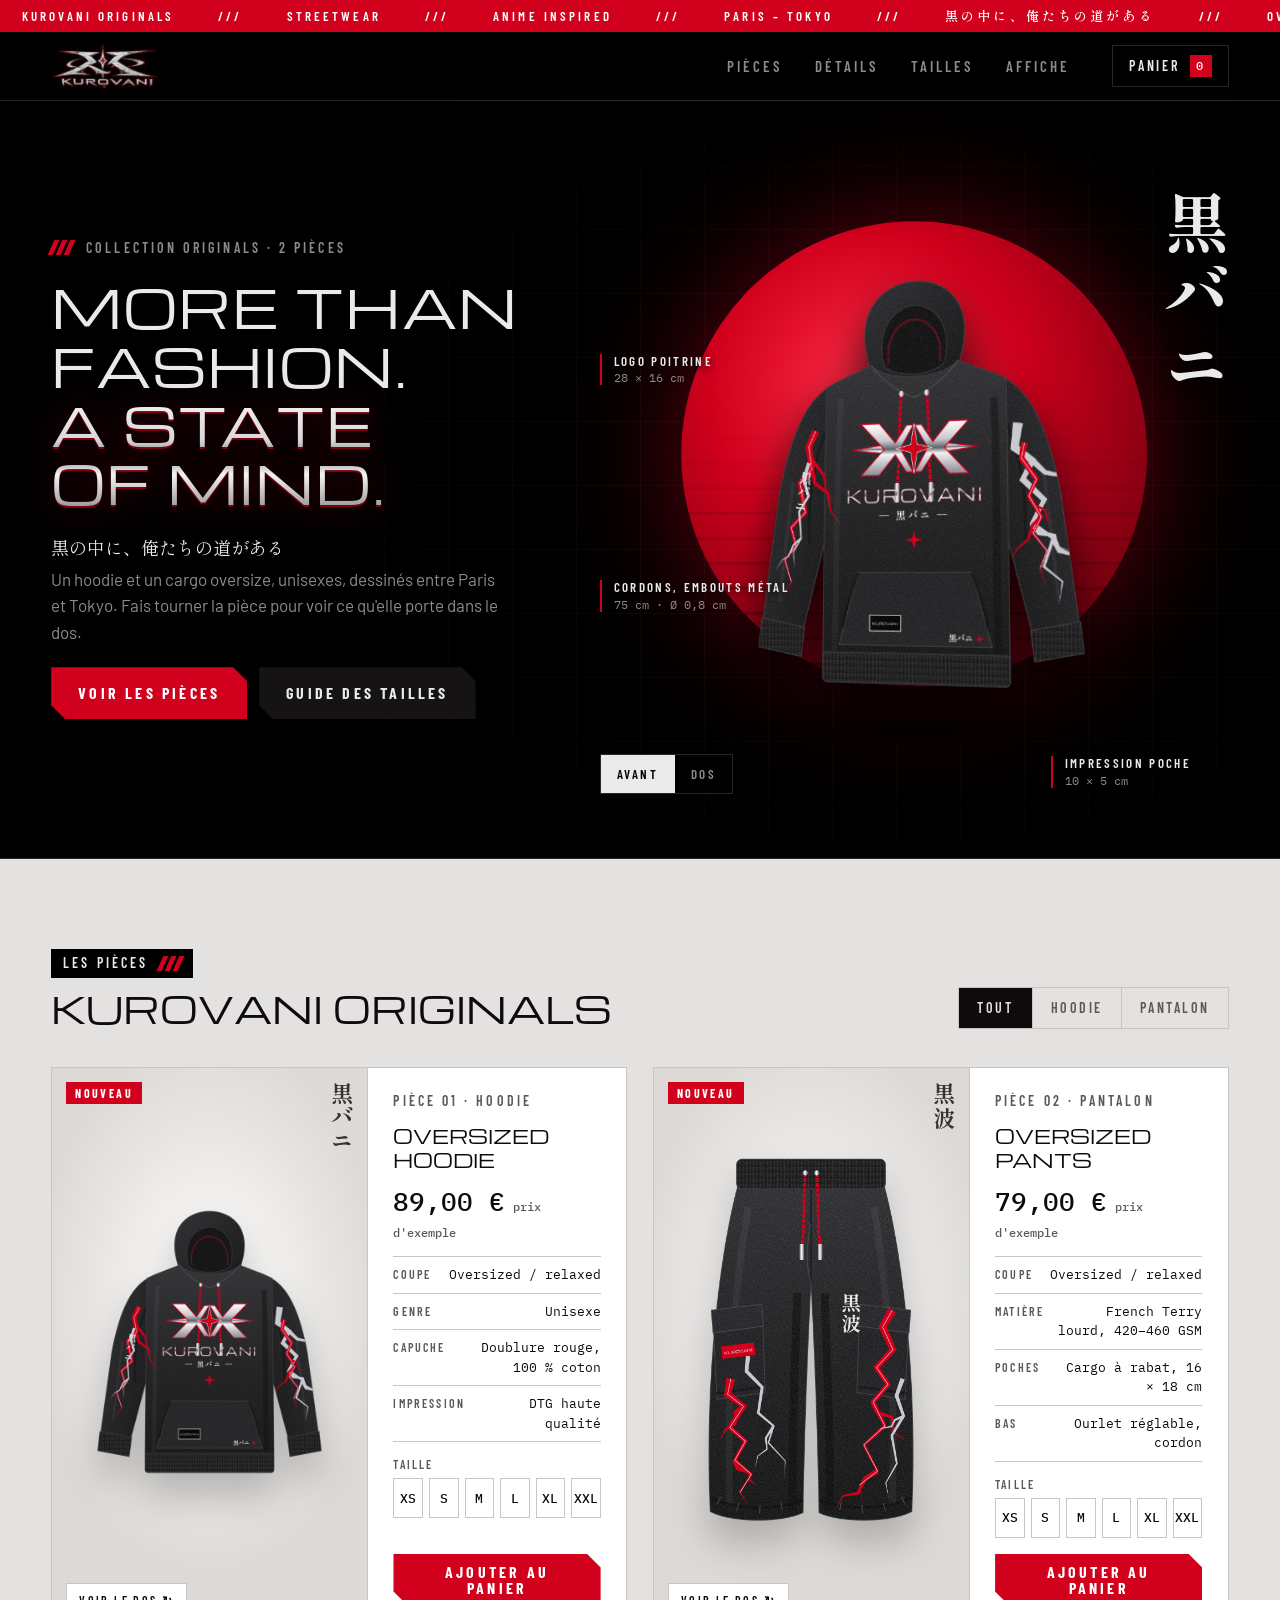
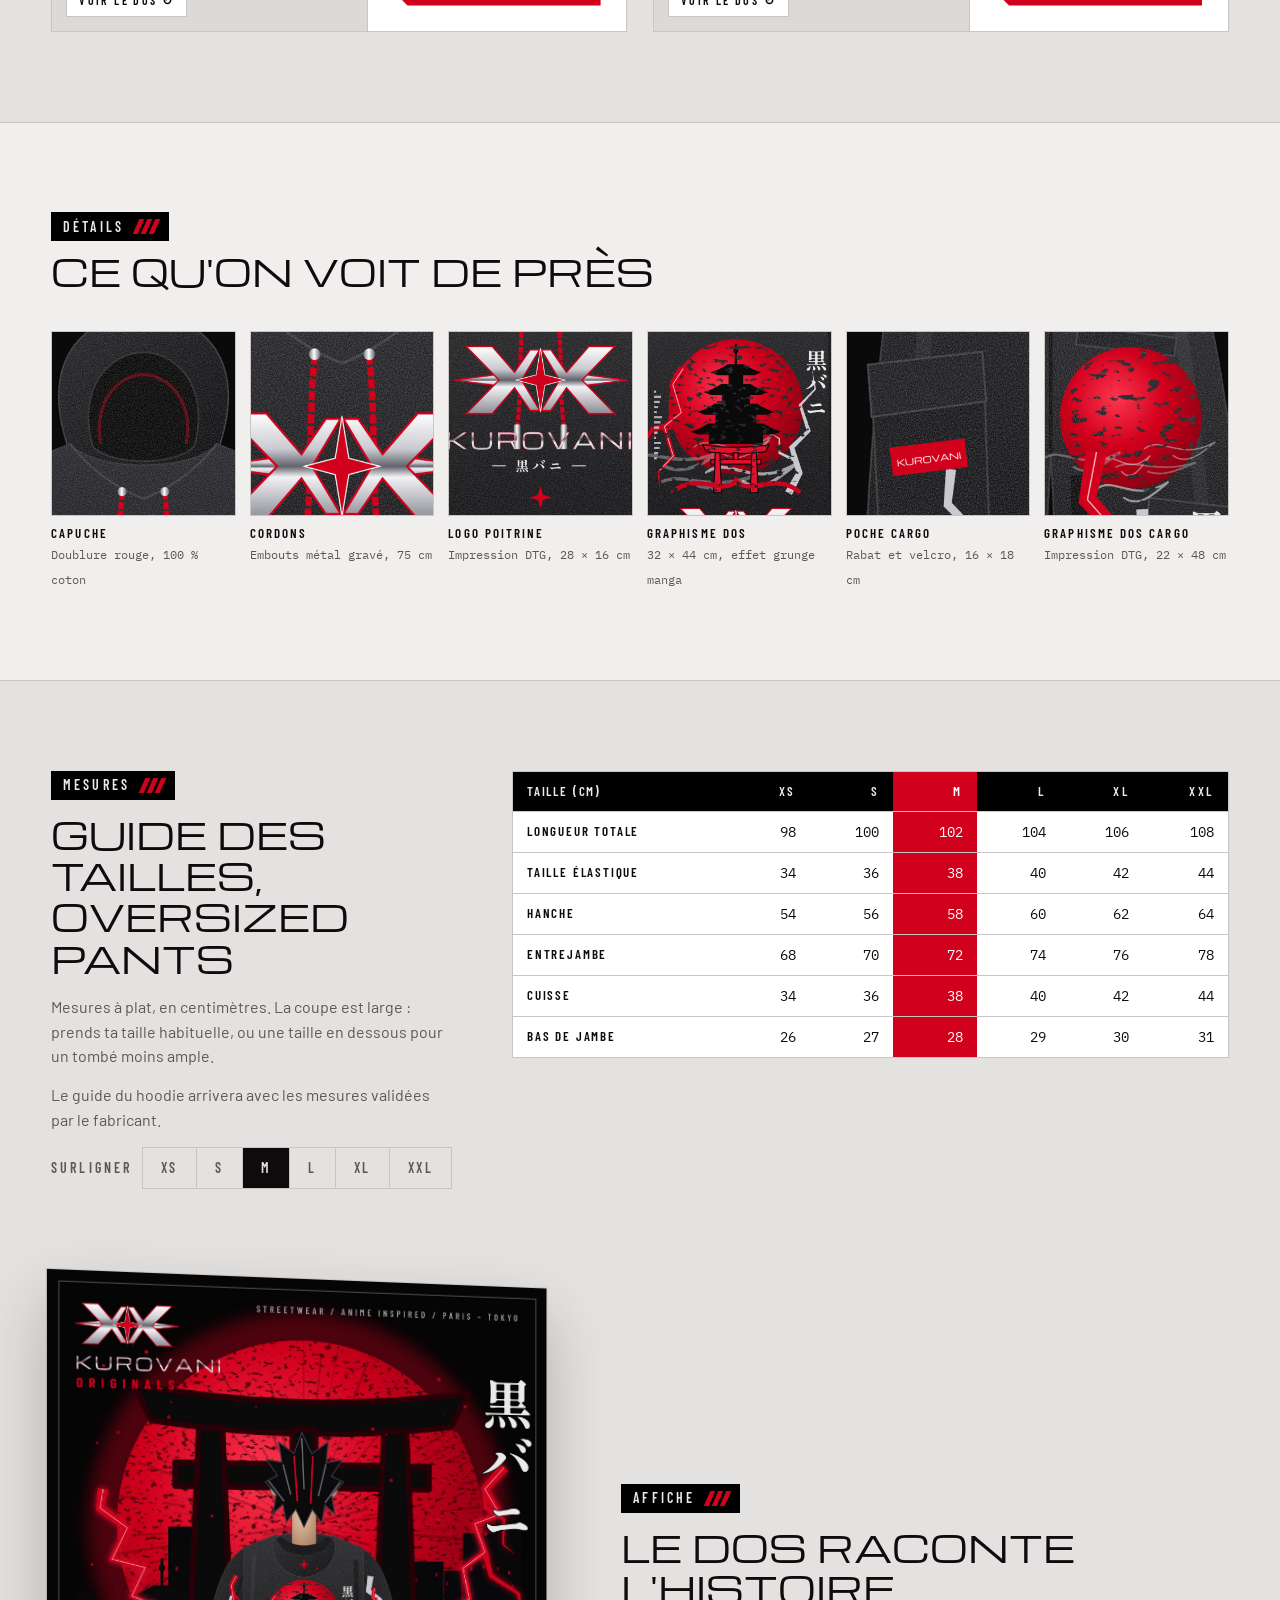
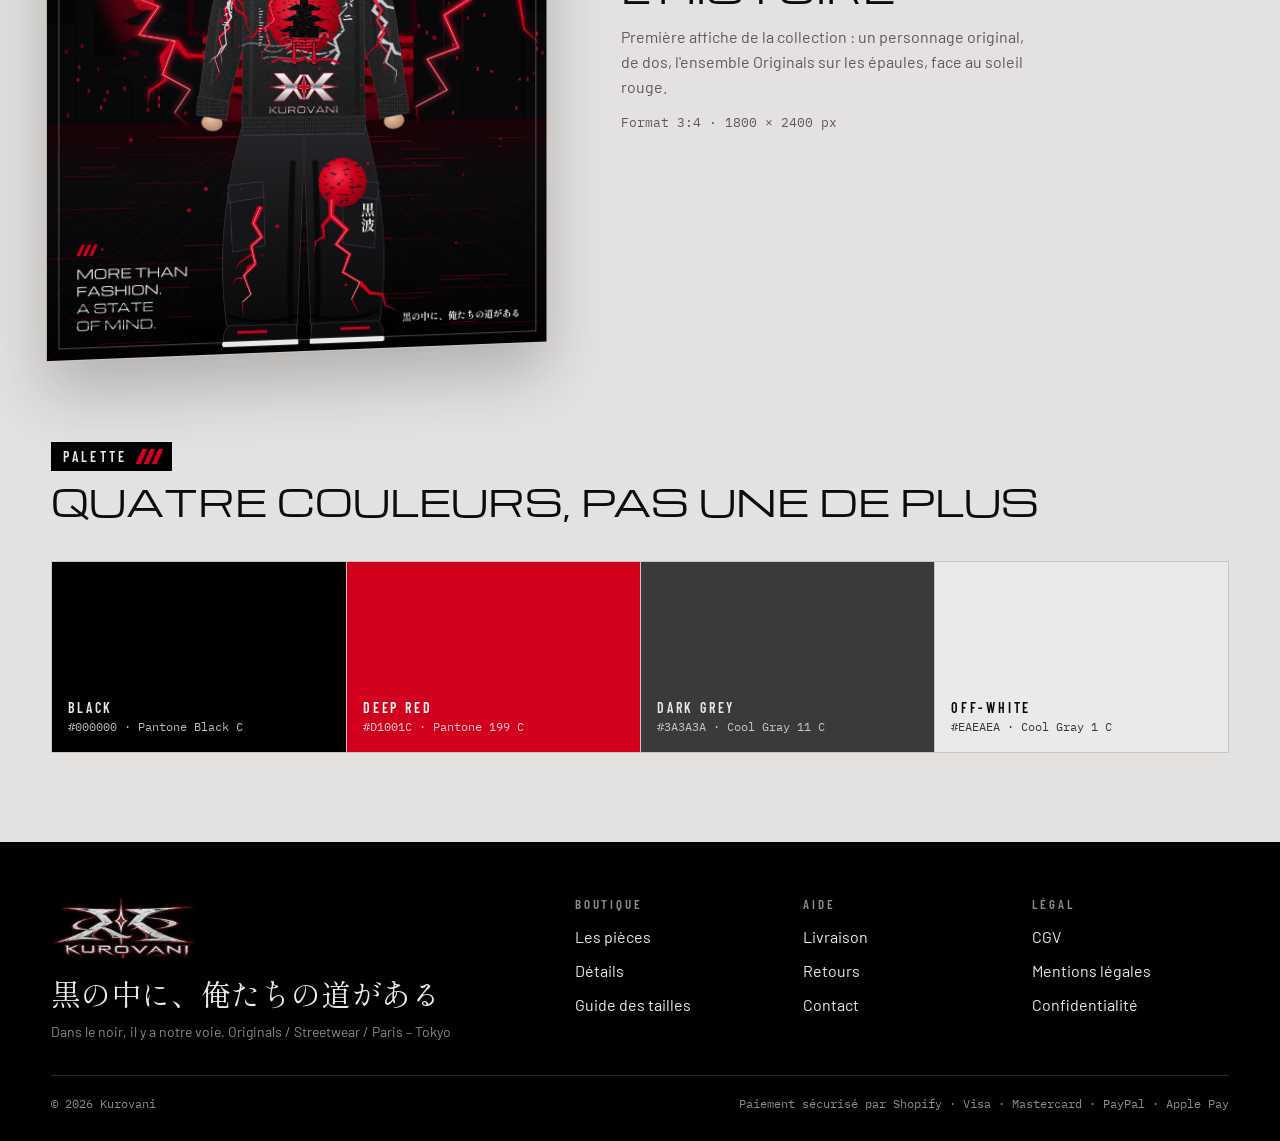
==== index.html @ f47e1806 "Ajoute la boutique Kurovani et les visuels dessinés en vectoriel Page boutique (hoodie 3D, pièces, d" ====
<!doctype html>
<html lang="fr">
<head>
<meta charset="utf-8">
<meta name="viewport" content="width=device-width, initial-scale=1, viewport-fit=cover">
<title>Kurovani Originals</title>
<link rel="preconnect" href="https://fonts.googleapis.com">
<link rel="preconnect" href="https://fonts.gstatic.com" crossorigin>
<link rel="stylesheet" href="https://fonts.googleapis.com/css2?family=Barlow:wght@400;500;600&family=Barlow+Condensed:wght@500;600;700&family=IBM+Plex+Mono:wght@400;500&family=Michroma&family=Shippori+Mincho+B1:wght@600;800&display=swap">
<style>
/* Concept : la fiche technique Kurovani devenue boutique. Bandes noires fixes (cadre de la fiche),
   panneaux qui suivent le thème, une seule pièce maîtresse en 3D : le vêtement qu'on fait tourner, coté comme sur la fiche. */
:root {
  --band: #000000;            /* cadre noir de la fiche, identique dans les deux thèmes */
  --on-band: #eaeaea;
  --on-band-dim: #8d8a8a;
  --band-line: #2b2727;
  --red: #d1001c;             /* Deep Red, Pantone 199 C */
  --red-deep: #7a0010;
  --chrome-a: #f4f4f4; --chrome-b: #8e8e92; --chrome-c: #d9d9dc;
  --bg: #0b0a0a;
  --panel: #151313;
  --panel-2: #1d1a1a;
  --line: #3a3a3a;            /* Dark Grey, Pantone Cool Gray 11 C */
  --fg: #eaeaea;              /* Off-white, Pantone Cool Gray 1 C */
  --fg-dim: #a39f9f;
  --stage: radial-gradient(70% 60% at 50% 42%, #2a2626, #100e0e 78%);
  --shadow: rgba(0,0,0,.6);
  --f-display: "Michroma", "Eurostile", "Arial Black", sans-serif;
  --f-label: "Barlow Condensed", "Arial Narrow", sans-serif;
  --f-body: "Barlow", system-ui, sans-serif;
  --f-mono: "IBM Plex Mono", ui-monospace, Menlo, monospace;
  --f-jp: "Shippori Mincho B1", "Hiragino Mincho ProN", "Yu Mincho", serif;
  --pad: clamp(16px, 4vw, 56px);
  color-scheme: dark;
}
@media (prefers-color-scheme: light) { :root:not([data-theme="dark"]) {
  --bg: #e4e2e0; --panel: #ffffff; --panel-2: #f1efed; --line: #c9c5c2; --fg: #0d0b0b; --fg-dim: #5d5858;
  --stage: radial-gradient(70% 60% at 50% 42%, #ffffff, #dcd9d6 80%); --shadow: rgba(0,0,0,.22); color-scheme: light; } }
:root[data-theme="light"] {
  --bg: #e4e2e0; --panel: #ffffff; --panel-2: #f1efed; --line: #c9c5c2; --fg: #0d0b0b; --fg-dim: #5d5858;
  --stage: radial-gradient(70% 60% at 50% 42%, #ffffff, #dcd9d6 80%); --shadow: rgba(0,0,0,.22); color-scheme: light; }

*, *::before, *::after { box-sizing: border-box; }
body { background: var(--bg); color: var(--fg); font: 400 16px/1.55 var(--f-body); -webkit-font-smoothing: antialiased; overflow-x: clip; }
body::before { content: ""; position: fixed; inset: 0 0 auto; height: env(safe-area-inset-top, 0px); z-index: 60; background: var(--band); }
a { color: inherit; text-decoration: none; }
button { font: inherit; color: inherit; cursor: pointer; }
img { display: block; }
:focus-visible { outline: 2px solid var(--red); outline-offset: 3px; }
.wrap { padding-left: max(var(--pad), env(safe-area-inset-left, 0px)); padding-right: max(var(--pad), env(safe-area-inset-right, 0px)); }
.jp { font-family: var(--f-jp); }
.mono { font-family: var(--f-mono); font-variant-numeric: tabular-nums; }
.sl { display: inline-flex; gap: 3px; } /* les /// des fiches */
.sl i { width: 5px; height: 15px; background: var(--red); transform: skewX(-24deg); }
.label { font: 600 14px/1 var(--f-label); letter-spacing: .22em; text-transform: uppercase; }

/* ---- Bande défilante ---- */
.ticker { background: var(--red); color: #fff; overflow: hidden; white-space: nowrap; font: 600 13px/32px var(--f-label); letter-spacing: .24em; text-transform: uppercase; }
.ticker div { display: inline-block; animation: tick 38s linear infinite; }
.ticker span { margin: 0 22px; }
@keyframes tick { to { transform: translateX(-50%); } }

/* ---- En-tête ---- */
.top { position: sticky; top: env(safe-area-inset-top, 0px); z-index: 50; background: var(--band); color: var(--on-band); border-bottom: 1px solid var(--band-line); }
.top .wrap { display: flex; align-items: center; gap: 28px; height: 68px; }
.brand img { height: 44px; width: auto; mix-blend-mode: screen; }
.top nav { display: flex; gap: 4px; margin-left: auto; }
.top nav a { padding: 10px 14px; font: 600 15px/1 var(--f-label); letter-spacing: .2em; text-transform: uppercase; color: var(--on-band-dim); position: relative; transition: color .2s; }
.top nav a::after { content: ""; position: absolute; left: 14px; right: 14px; bottom: 2px; height: 2px; background: var(--red); transform: scaleX(0); transform-origin: left; transition: transform .25s; }
.top nav a:hover { color: var(--on-band); } .top nav a:hover::after { transform: scaleX(1); }
.bag { display: inline-flex; align-items: center; gap: 10px; height: 42px; padding: 0 16px; background: none; border: 1px solid var(--band-line); color: var(--on-band); font: 600 14px/1 var(--f-label); letter-spacing: .2em; text-transform: uppercase; transition: border-color .2s; }
.bag:hover { border-color: var(--on-band); }
.bag b { min-width: 22px; height: 22px; display: grid; place-items: center; background: var(--red); color: #fff; font: 500 12px/1 var(--f-mono); }
.bag.bump b { animation: bump .4s; } @keyframes bump { 40% { transform: scale(1.5); } }

/* ---- Héros : la pièce maîtresse ---- */
.hero { position: relative; background: var(--band); color: var(--on-band); overflow: hidden; border-bottom: 1px solid var(--band-line); }
.hero::before { /* trame de fiche */ content: ""; position: absolute; inset: 0; background:
  linear-gradient(var(--band-line) 1px, transparent 1px) 0 0 / 100% 64px, linear-gradient(90deg, var(--band-line) 1px, transparent 1px) 0 0 / 64px 100%; opacity: .35;
  mask-image: radial-gradient(80% 90% at 70% 50%, #000, transparent 75%); -webkit-mask-image: radial-gradient(80% 90% at 70% 50%, #000, transparent 75%); }
.hero .wrap { position: relative; display: grid; grid-template-columns: minmax(0, 5fr) minmax(0, 6fr); gap: 24px; align-items: center; padding-block: clamp(28px, 5vw, 64px); }
.hero-copy { display: grid; gap: 22px; justify-items: start; min-width: 0; }
.hero-meta { display: flex; align-items: center; gap: 14px; color: var(--on-band-dim); }
.hero h1 { margin: 0; font: 400 clamp(26px, 4.1vw, 60px)/1.12 var(--f-display); letter-spacing: .02em; text-transform: uppercase; text-wrap: balance; }
.hero h1 .chrome { display: block; background: linear-gradient(180deg, var(--chrome-a) 0%, var(--chrome-c) 38%, var(--chrome-b) 52%, var(--chrome-a) 68%, var(--chrome-b) 100%); -webkit-background-clip: text; background-clip: text; color: transparent; filter: drop-shadow(0 2px 0 var(--red-deep)) drop-shadow(0 0 18px rgba(209,0,28,.35)); }
.hero p { margin: 0; max-width: 46ch; color: var(--on-band-dim); font-size: 17px; }
.hero p .jp { color: var(--on-band); font-size: 18px; display: block; margin-bottom: 4px; }
.cta-row { display: flex; flex-wrap: wrap; gap: 12px; }
.btn { display: inline-flex; align-items: center; gap: 12px; height: 52px; padding: 0 26px; border: 1px solid transparent; font: 700 16px/1 var(--f-label); letter-spacing: .2em; text-transform: uppercase; transition: transform .15s, background .2s, border-color .2s, color .2s; clip-path: polygon(0 0, calc(100% - 14px) 0, 100% 14px, 100% 100%, 14px 100%, 0 calc(100% - 14px)); }
.btn-red { background: var(--red); color: #fff; } .btn-red:hover { background: #ec1530; transform: translateY(-2px); } .btn-red:active { transform: none; }
.btn-ghost { background: #151313; color: var(--on-band); } .btn-ghost:hover { background: #262222; }
.btn[disabled] { opacity: .45; cursor: not-allowed; transform: none; }

.stage { position: relative; min-width: 0; aspect-ratio: 1 / 1; max-width: 640px; width: 100%; justify-self: center; perspective: 1400px; touch-action: pan-y; cursor: grab; user-select: none; }
.stage.drag { cursor: grabbing; }
.sun { position: absolute; left: 50%; top: 46%; width: 74%; aspect-ratio: 1; transform: translate(-50%, -50%); border-radius: 50%;
  background: radial-gradient(circle at 40% 36%, #ff2b45 0%, var(--red) 38%, var(--red-deep) 78%, #2d0006 100%); box-shadow: 0 0 120px rgba(209,0,28,.45); }
.sun::after { /* brumes */ content: ""; position: absolute; inset: 0; border-radius: 50%; background: repeating-linear-gradient(0deg, transparent 0 22px, rgba(0,0,0,.28) 22px 25px); mask-image: linear-gradient(transparent 45%, #000); -webkit-mask-image: linear-gradient(transparent 45%, #000); }
.kanji-v { position: absolute; right: 0; top: 4%; writing-mode: vertical-rl; font: 800 clamp(34px, 5vw, 68px)/1 var(--f-jp); letter-spacing: .12em; color: var(--on-band); text-shadow: 0 4px 18px #000; }
.spinner { position: absolute; left: 50%; top: 50%; width: 62%; height: 78%; transform-style: preserve-3d; transform: translate(-50%, -50%) rotateX(4deg) rotateY(var(--ry, -22deg)); transition: transform .7s cubic-bezier(.2,.8,.2,1); }
.stage.drag .spinner { transition: none; }
.spinner img { position: absolute; inset: 0; width: 100%; height: 100%; object-fit: contain; backface-visibility: hidden; -webkit-backface-visibility: hidden; filter: drop-shadow(0 30px 26px rgba(0,0,0,.85)); pointer-events: none; }
.spinner .back { transform: rotateY(180deg); }
.floor { position: absolute; left: 22%; right: 22%; bottom: 7%; height: 6%; border-radius: 50%; background: radial-gradient(closest-side, rgba(0,0,0,.9), transparent); filter: blur(6px); }
.note { position: absolute; display: grid; gap: 3px; padding-left: 12px; border-left: 2px solid var(--red); opacity: 0; transform: translateY(6px); transition: opacity .35s, transform .35s; pointer-events: none; text-shadow: 0 2px 8px #000; }
.note b { font: 600 13px/1.1 var(--f-label); letter-spacing: .18em; text-transform: uppercase; }
.note span { font: 400 12px/1.2 var(--f-mono); color: var(--on-band-dim); }
.stage[data-side="front"] .note.f, .stage[data-side="back"] .note.b { opacity: 1; transform: none; }
.n1 { left: 0; top: 30%; } .n2 { left: 0; top: 66%; } .n3 { right: 6%; bottom: 1%; }
.turn { position: absolute; left: 0; bottom: 0; display: flex; border: 1px solid var(--band-line); background: var(--band); }
.turn button { height: 38px; padding: 0 16px; background: none; border: 0; color: var(--on-band-dim); font: 600 13px/1 var(--f-label); letter-spacing: .2em; text-transform: uppercase; }
.turn button[aria-pressed="true"] { background: var(--on-band); color: var(--band); }
.hint { position: absolute; right: 0; bottom: 8px; color: var(--on-band-dim); font: 400 11px/1 var(--f-mono); }

/* ---- Sections ---- */
section.blk { padding-block: clamp(48px, 7vw, 96px); }
.head { display: flex; align-items: end; justify-content: space-between; gap: 20px; flex-wrap: wrap; margin-bottom: clamp(22px, 3vw, 40px); }
.head h2 { margin: 10px 0 0; font: 400 clamp(22px, 2.8vw, 38px)/1.15 var(--f-display); text-transform: uppercase; text-wrap: balance; }
.tab { display: inline-flex; align-items: center; gap: 12px; padding: 7px 12px; background: var(--band); color: var(--on-band); }
.seg { display: flex; border: 1px solid var(--line); }
.seg button { height: 40px; padding: 0 18px; background: none; border: 0; color: var(--fg-dim); font: 600 14px/1 var(--f-label); letter-spacing: .18em; text-transform: uppercase; transition: color .2s, background .2s; }
.seg button + button { border-left: 1px solid var(--line); }
.seg button:hover { color: var(--fg); }
.seg button[aria-pressed="true"] { background: var(--fg); color: var(--bg); }

/* ---- Pièces ---- */
.pieces { display: grid; grid-template-columns: repeat(2, minmax(0, 1fr)); gap: clamp(16px, 2vw, 28px); }
.piece { display: grid; grid-template-columns: minmax(0, 11fr) minmax(0, 9fr); background: var(--panel); border: 1px solid var(--line); min-width: 0; }
.shot { position: relative; background: var(--stage); perspective: 1100px; overflow: hidden; min-height: 420px; border-right: 1px solid var(--line); }
.shot .flip { position: absolute; inset: 9% 10% 12%; transform-style: preserve-3d; transform: rotateX(calc(var(--my, 0) * -10deg)) rotateY(calc(var(--mx, 0) * 16deg + var(--turn, 0deg))); transition: transform .6s cubic-bezier(.2,.8,.2,1); }
.shot.live .flip { transition: transform .1s linear; }
.shot img { position: absolute; inset: 0; width: 100%; height: 100%; object-fit: contain; backface-visibility: hidden; -webkit-backface-visibility: hidden; filter: drop-shadow(0 22px 18px var(--shadow)); }
.shot img + img { transform: rotateY(180deg); }
.shot .k { position: absolute; top: 14px; right: 14px; writing-mode: vertical-rl; font: 800 22px/1 var(--f-jp); letter-spacing: .1em; color: var(--fg); opacity: .8; }
.shot .new { position: absolute; top: 14px; left: 14px; padding: 5px 9px; background: var(--red); color: #fff; font: 700 12px/1 var(--f-label); letter-spacing: .2em; text-transform: uppercase; }
.shot .side { position: absolute; left: 14px; bottom: 14px; height: 34px; padding: 0 12px; display: inline-flex; align-items: center; gap: 8px; background: var(--panel); border: 1px solid var(--line); font: 600 12px/1 var(--f-label); letter-spacing: .2em; text-transform: uppercase; }
.shot .side:hover { border-color: var(--fg); }
.info { display: flex; flex-direction: column; gap: 16px; padding: clamp(16px, 2vw, 26px); min-width: 0; }
.info .label { color: var(--fg-dim); }
.info h3 { margin: 0; font: 400 clamp(17px, 1.5vw, 22px)/1.25 var(--f-display); text-transform: uppercase; overflow-wrap: anywhere; }
.price { font: 500 26px/1 var(--f-mono); font-variant-numeric: tabular-nums; }
.price small { font-size: 12px; color: var(--fg-dim); margin-left: 8px; }
.specs { margin: 0; display: grid; gap: 0; border-top: 1px solid var(--line); }
.specs div { display: flex; justify-content: space-between; gap: 12px; padding: 8px 0; border-bottom: 1px solid var(--line); font-size: 14px; }
.specs dt { color: var(--fg-dim); font: 600 12px/1.6 var(--f-label); letter-spacing: .18em; text-transform: uppercase; }
.specs dd { margin: 0; text-align: right; font: 400 13px/1.5 var(--f-mono); }
.sizes { display: grid; grid-template-columns: repeat(6, minmax(0, 1fr)); gap: 6px; border: 0; padding: 0; margin: 0; }
.sizes legend { padding: 0; margin-bottom: 8px; font: 600 12px/1 var(--f-label); letter-spacing: .18em; text-transform: uppercase; color: var(--fg-dim); }
.sizes label { position: relative; }
.sizes input { position: absolute; opacity: 0; inset: 0; }
.sizes span { display: grid; place-items: center; height: 40px; border: 1px solid var(--line); font: 500 13px/1 var(--f-mono); transition: border-color .15s, background .15s, color .15s; cursor: pointer; }
.sizes label:hover span { border-color: var(--fg); }
.sizes input:checked + span { background: var(--fg); color: var(--bg); border-color: var(--fg); }
.sizes input:focus-visible + span { outline: 2px solid var(--red); outline-offset: 2px; }
.info .btn { justify-content: center; margin-top: auto; }

/* ---- Détails ---- */
.details { background: var(--panel-2); border-block: 1px solid var(--line); }
.strip { display: grid; grid-template-columns: repeat(6, minmax(0, 1fr)); gap: 14px; }
.strip figure { margin: 0; display: grid; gap: 10px; align-content: start; }
.strip .ph { aspect-ratio: 1; overflow: hidden; border: 1px solid var(--line); background: var(--band); }
.strip img { width: 100%; height: 100%; object-fit: cover; transition: transform .5s; }
.strip figure:hover img { transform: scale(1.1); }
.strip figcaption b { display: block; font: 600 13px/1.2 var(--f-label); letter-spacing: .16em; text-transform: uppercase; }
.strip figcaption span { font: 400 12px/1.4 var(--f-mono); color: var(--fg-dim); }

/* ---- Guide des tailles ---- */
.guide { display: grid; grid-template-columns: minmax(0, 4fr) minmax(0, 7fr); gap: clamp(20px, 4vw, 56px); align-items: start; }
.guide p { margin: 0 0 14px; color: var(--fg-dim); max-width: 44ch; }
.tablebox { overflow-x: auto; border: 1px solid var(--line); background: var(--panel); }
table { border-collapse: collapse; width: 100%; min-width: 520px; font: 400 14px/1 var(--f-mono); font-variant-numeric: tabular-nums; }
th, td { padding: 13px 14px; text-align: right; border-bottom: 1px solid var(--line); white-space: nowrap; }
th:first-child, td:first-child { text-align: left; font: 600 13px/1 var(--f-label); letter-spacing: .14em; text-transform: uppercase; }
thead th { background: var(--band); color: var(--on-band); font: 600 13px/1 var(--f-label); letter-spacing: .2em; }
tbody tr:last-child td { border-bottom: 0; }
td.hl, th.hl { background: var(--red); color: #fff; }
.pick { display: flex; flex-wrap: wrap; align-items: center; gap: 10px; margin-top: 6px; }

/* ---- Palette ---- */
.palette { display: grid; grid-template-columns: repeat(4, minmax(0, 1fr)); border: 1px solid var(--line); }
.sw { min-height: 190px; display: flex; flex-direction: column; justify-content: flex-end; gap: 4px; padding: 16px; }
.sw + .sw { border-left: 1px solid var(--line); }
.sw b { font: 600 14px/1 var(--f-label); letter-spacing: .2em; text-transform: uppercase; }
.sw span { font: 400 12px/1.4 var(--f-mono); opacity: .8; }
.sw.c1 { background: #000; color: #eaeaea; } .sw.c2 { background: #d1001c; color: #fff; } .sw.c3 { background: #3a3a3a; color: #eaeaea; } .sw.c4 { background: #eaeaea; color: #0b0a0a; }

/* ---- Affiche ---- */
.poster { display: grid; grid-template-columns: minmax(0, 5fr) minmax(0, 6fr); gap: clamp(20px, 5vw, 72px); align-items: center; }
.poster .frame { perspective: 1200px; justify-self: center; width: 100%; max-width: 520px; }
.poster .frame img { width: 100%; height: auto; border: 1px solid var(--line); box-shadow: 0 30px 60px var(--shadow); transform: rotateY(calc(var(--mx, 0) * 14deg + 8deg)) rotateX(calc(var(--my, 0) * -10deg)); transition: transform .5s cubic-bezier(.2,.8,.2,1); }
.poster .frame.live img { transition: transform .1s linear; }
.poster p { color: var(--fg-dim); max-width: 46ch; margin: 0 0 14px; }
.poster h2 { font: 400 clamp(22px, 2.8vw, 38px)/1.15 var(--f-display); text-transform: uppercase; margin: 14px 0 16px; text-wrap: balance; }
@media (max-width: 820px) { .poster { grid-template-columns: 1fr; } .poster .frame img { transform: none; } }

/* ---- Pied ---- */
footer { background: var(--band); color: var(--on-band); }
footer .wrap { display: grid; grid-template-columns: minmax(0, 5fr) repeat(3, minmax(0, 2fr)); gap: 32px; padding-block: 56px 28px; }
.fb img { height: 60px; width: auto; mix-blend-mode: screen; margin-bottom: 16px; }
.fb .jp { font-size: clamp(20px, 2.4vw, 30px); line-height: 1.3; }
.fb small { display: block; margin-top: 8px; color: var(--on-band-dim); font-size: 14px; }
footer h4 { margin: 0 0 14px; font: 600 13px/1 var(--f-label); letter-spacing: .22em; text-transform: uppercase; color: var(--on-band-dim); }
footer ul { list-style: none; margin: 0; padding: 0; display: grid; gap: 9px; }
footer li a:hover { color: var(--red); }
.legal { grid-column: 1 / -1; display: flex; justify-content: space-between; flex-wrap: wrap; gap: 10px; padding-top: 20px; border-top: 1px solid var(--band-line); color: var(--on-band-dim); font: 400 12px/1.4 var(--f-mono); }
.toast { position: fixed; left: 50%; bottom: calc(22px + env(safe-area-inset-bottom, 0px)); transform: translate(-50%, 140%); z-index: 70; padding: 13px 18px; background: var(--on-band); color: var(--band); font: 600 14px/1 var(--f-label); letter-spacing: .16em; text-transform: uppercase; transition: transform .35s cubic-bezier(.2,.8,.2,1), visibility .35s; max-width: calc(100% - 32px); visibility: hidden; }
.toast.on { transform: translate(-50%, 0); visibility: visible; }

@media (max-width: 1180px) { .pieces { grid-template-columns: 1fr; } .strip { grid-template-columns: repeat(3, minmax(0, 1fr)); } }
@media (max-width: 820px) {
  .top nav { display: none; } .bag { margin-left: auto; } .brand img { height: 36px; }
  .hero .wrap, .guide { grid-template-columns: 1fr; }
  .stage { order: -1; max-width: 460px; }
  .n1 { top: 6%; } .note.n2, .note.n3 { display: none; }
  .piece { grid-template-columns: 1fr; } .shot { min-height: 0; aspect-ratio: 4 / 4.2; border-right: 0; border-bottom: 1px solid var(--line); }
  .palette { grid-template-columns: repeat(2, minmax(0, 1fr)); } .sw { min-height: 130px; } .sw:nth-child(3) { border-left: 0; } .sw:nth-child(n+3) { border-top: 1px solid var(--line); }
  footer .wrap { grid-template-columns: 1fr 1fr; } .fb { grid-column: 1 / -1; }
}
@media (max-width: 480px) { .strip { grid-template-columns: repeat(2, minmax(0, 1fr)); } .btn { height: 48px; padding: 0 20px; font-size: 15px; } }
@media (prefers-reduced-motion: reduce) { *, *::before, *::after { animation: none !important; transition: none !important; } }
</style>
<style>body{margin:0}img{max-width:100%}[hidden]{display:none!important}</style>
</head>
<body>

<div class="ticker" aria-hidden="true"><div>
  <span>Kurovani Originals</span><span>///</span><span>Streetwear</span><span>///</span><span>Anime inspired</span><span>///</span><span>Paris – Tokyo</span><span>///</span><span class="jp">黒の中に、俺たちの道がある</span><span>///</span><span>Oversized / Unisex</span><span>///</span>
  <span>Kurovani Originals</span><span>///</span><span>Streetwear</span><span>///</span><span>Anime inspired</span><span>///</span><span>Paris – Tokyo</span><span>///</span><span class="jp">黒の中に、俺たちの道がある</span><span>///</span><span>Oversized / Unisex</span><span>///</span>
</div></div>

<header class="top"><div class="wrap">
  <a class="brand" href="#" aria-label="Kurovani"><img src="img/logo.png" alt="Kurovani" width="232" height="96"></a>
  <nav aria-label="Navigation"><a href="#pieces">Pièces</a><a href="#details">Détails</a><a href="#tailles">Tailles</a><a href="#affiche">Affiche</a></nav>
  <button class="bag" id="bag" aria-label="Panier">Panier <b id="bag-n">0</b></button>
</div></header>

<section class="hero"><div class="wrap">
  <div class="hero-copy">
    <div class="hero-meta label"><span class="sl"><i></i><i></i><i></i></span>Collection Originals · 2 pièces</div>
    <h1>More than fashion. <span class="chrome">A state of mind.</span></h1>
    <p><span class="jp">黒の中に、俺たちの道がある</span>Un hoodie et un cargo oversize, unisexes, dessinés entre Paris et Tokyo. Fais tourner la pièce pour voir ce qu'elle porte dans le dos.</p>
    <div class="cta-row"><a class="btn btn-red" href="#pieces">Voir les pièces</a><a class="btn btn-ghost" href="#tailles">Guide des tailles</a></div>
  </div>
  <div class="stage" id="stage" data-side="front" aria-label="Hoodie Oversize, vue à faire tourner">
    <div class="sun"></div>
    <div class="kanji-v jp" aria-hidden="true">黒バニ</div>
    <div class="floor"></div>
    <div class="spinner" id="spinner"><img src="img/hoodie-front.png" alt="Hoodie Oversize Kurovani, face avant"><img class="back" src="img/hoodie-back.png" alt="Hoodie Oversize Kurovani, dos"></div>
    <div class="note f n1"><b>Logo poitrine</b><span>28 × 16 cm</span></div>
    <div class="note f n2"><b>Cordons, embouts métal</b><span>75 cm · Ø 0,8 cm</span></div>
    <div class="note f n3"><b>Impression poche</b><span>10 × 5 cm</span></div>
    <div class="note b n1"><b>Étoile brodée</b><span>capuche · 4 × 4 cm</span></div>
    <div class="note b n2"><b>Graphisme dos</b><span>32 × 44 cm · DTG</span></div>
    <div class="note b n3"><b>Impression bas</b><span>18 × 3 cm</span></div>
    <div class="turn" role="group" aria-label="Face affichée"><button id="t-front" aria-pressed="true">Avant</button><button id="t-back" aria-pressed="false">Dos</button></div>
  </div>
</div></section>

<section class="blk" id="pieces"><div class="wrap">
  <div class="head">
    <div><span class="tab label">Les pièces <span class="sl"><i></i><i></i><i></i></span></span><h2>Kurovani Originals</h2></div>
    <div class="seg" id="seg" role="group" aria-label="Filtrer"><button aria-pressed="true" data-f="all">Tout</button><button aria-pressed="false" data-f="hoodie">Hoodie</button><button aria-pressed="false" data-f="pant">Pantalon</button></div>
  </div>
  <div class="pieces">
    <article class="piece" data-t="hoodie">
      <div class="shot"><span class="new">Nouveau</span><span class="k jp" aria-hidden="true">黒バニ</span>
        <div class="flip"><img src="img/hoodie-front.png" alt="Hoodie Oversize, face avant"><img src="img/hoodie-back.png" alt="Hoodie Oversize, dos"></div>
        <button class="side" aria-pressed="false">Voir le dos ↻</button></div>
      <div class="info">
        <span class="label">Pièce 01 · Hoodie</span>
        <h3>Oversized Hoodie</h3>
        <div class="price">89,00 €<small>prix d'exemple</small></div>
        <dl class="specs"><div><dt>Coupe</dt><dd>Oversized / relaxed</dd></div><div><dt>Genre</dt><dd>Unisexe</dd></div><div><dt>Capuche</dt><dd>Doublure rouge, 100 % coton</dd></div><div><dt>Impression</dt><dd>DTG haute qualité</dd></div></dl>
        <fieldset class="sizes"><legend>Taille</legend>
          <label><input type="radio" name="s-hoodie" id="h-xs" value="XS"><span>XS</span></label><label><input type="radio" name="s-hoodie" id="h-s" value="S"><span>S</span></label><label><input type="radio" name="s-hoodie" id="h-m" value="M"><span>M</span></label><label><input type="radio" name="s-hoodie" id="h-l" value="L"><span>L</span></label><label><input type="radio" name="s-hoodie" id="h-xl" value="XL"><span>XL</span></label><label><input type="radio" name="s-hoodie" id="h-xxl" value="XXL"><span>XXL</span></label>
        </fieldset>
        <button class="btn btn-red add" data-name="Oversized Hoodie" data-group="s-hoodie">Ajouter au panier</button>
      </div>
    </article>
    <article class="piece" data-t="pant">
      <div class="shot"><span class="new">Nouveau</span><span class="k jp" aria-hidden="true">黒波</span>
        <div class="flip"><img src="img/pants-front.png" alt="Oversized Pants, face avant"><img src="img/pants-back.png" alt="Oversized Pants, dos"></div>
        <button class="side" aria-pressed="false">Voir le dos ↻</button></div>
      <div class="info">
        <span class="label">Pièce 02 · Pantalon</span>
        <h3>Oversized Pants</h3>
        <div class="price">79,00 €<small>prix d'exemple</small></div>
        <dl class="specs"><div><dt>Coupe</dt><dd>Oversized / relaxed</dd></div><div><dt>Matière</dt><dd>French Terry lourd, 420–460 GSM</dd></div><div><dt>Poches</dt><dd>Cargo à rabat, 16 × 18 cm</dd></div><div><dt>Bas</dt><dd>Ourlet réglable, cordon</dd></div></dl>
        <fieldset class="sizes"><legend>Taille</legend>
          <label><input type="radio" name="s-pant" id="p-xs" value="XS"><span>XS</span></label><label><input type="radio" name="s-pant" id="p-s" value="S"><span>S</span></label><label><input type="radio" name="s-pant" id="p-m" value="M"><span>M</span></label><label><input type="radio" name="s-pant" id="p-l" value="L"><span>L</span></label><label><input type="radio" name="s-pant" id="p-xl" value="XL"><span>XL</span></label><label><input type="radio" name="s-pant" id="p-xxl" value="XXL"><span>XXL</span></label>
        </fieldset>
        <button class="btn btn-red add" data-name="Oversized Pants" data-group="s-pant">Ajouter au panier</button>
      </div>
    </article>
  </div>
</div></section>

<section class="blk details" id="details"><div class="wrap">
  <div class="head"><div><span class="tab label">Détails <span class="sl"><i></i><i></i><i></i></span></span><h2>Ce qu'on voit de près</h2></div></div>
  <div class="strip">
    <figure><div class="ph"><img src="img/detail-capuche.jpg" alt="Capuche et doublure" loading="lazy"></div><figcaption><b>Capuche</b><span>Doublure rouge, 100 % coton</span></figcaption></figure>
    <figure><div class="ph"><img src="img/detail-cordons.jpg" alt="Cordons rouges à embouts métal" loading="lazy"></div><figcaption><b>Cordons</b><span>Embouts métal gravé, 75 cm</span></figcaption></figure>
    <figure><div class="ph"><img src="img/detail-logo.jpg" alt="Logo chromé sur la poitrine" loading="lazy"></div><figcaption><b>Logo poitrine</b><span>Impression DTG, 28 × 16 cm</span></figcaption></figure>
    <figure><div class="ph"><img src="img/detail-dos.jpg" alt="Graphisme du dos, soleil rouge et torii" loading="lazy"></div><figcaption><b>Graphisme dos</b><span>32 × 44 cm, effet grunge manga</span></figcaption></figure>
    <figure><div class="ph"><img src="img/detail-cargo.jpg" alt="Poche cargo à rabat" loading="lazy"></div><figcaption><b>Poche cargo</b><span>Rabat et velcro, 16 × 18 cm</span></figcaption></figure>
    <figure><div class="ph"><img src="img/detail-soleil.jpg" alt="Soleil rouge imprimé au dos du cargo" loading="lazy"></div><figcaption><b>Graphisme dos cargo</b><span>Impression DTG, 22 × 48 cm</span></figcaption></figure>
  </div>
</div></section>

<section class="blk" id="tailles"><div class="wrap guide">
  <div>
    <span class="tab label">Mesures <span class="sl"><i></i><i></i><i></i></span></span>
    <h2 style="font:400 clamp(22px,2.8vw,38px)/1.15 var(--f-display);text-transform:uppercase;margin:14px 0 16px">Guide des tailles, Oversized Pants</h2>
    <p>Mesures à plat, en centimètres. La coupe est large : prends ta taille habituelle, ou une taille en dessous pour un tombé moins ample.</p>
    <p>Le guide du hoodie arrivera avec les mesures validées par le fabricant.</p>
    <div class="pick"><span class="label" style="color:var(--fg-dim)">Surligner</span>
      <div class="seg" id="szpick" role="group" aria-label="Taille à surligner"><button aria-pressed="false">XS</button><button aria-pressed="false">S</button><button aria-pressed="true">M</button><button aria-pressed="false">L</button><button aria-pressed="false">XL</button><button aria-pressed="false">XXL</button></div></div>
  </div>
  <div class="tablebox"><table id="sztable">
    <thead><tr><th>Taille (cm)</th><th>XS</th><th>S</th><th>M</th><th>L</th><th>XL</th><th>XXL</th></tr></thead>
    <tbody>
      <tr><td>Longueur totale</td><td>98</td><td>100</td><td>102</td><td>104</td><td>106</td><td>108</td></tr>
      <tr><td>Taille élastique</td><td>34</td><td>36</td><td>38</td><td>40</td><td>42</td><td>44</td></tr>
      <tr><td>Hanche</td><td>54</td><td>56</td><td>58</td><td>60</td><td>62</td><td>64</td></tr>
      <tr><td>Entrejambe</td><td>68</td><td>70</td><td>72</td><td>74</td><td>76</td><td>78</td></tr>
      <tr><td>Cuisse</td><td>34</td><td>36</td><td>38</td><td>40</td><td>42</td><td>44</td></tr>
      <tr><td>Bas de jambe</td><td>26</td><td>27</td><td>28</td><td>29</td><td>30</td><td>31</td></tr>
    </tbody></table></div>
</div></section>

<section class="blk" id="affiche" style="padding-top:0"><div class="wrap poster">
  <div class="frame" id="frame"><img src="img/poster-dos.jpg" alt="Affiche Kurovani : personnage de dos en hoodie et cargo Originals, face au soleil rouge sous un torii" width="900" height="1200" loading="lazy"></div>
  <div>
    <span class="tab label">Affiche <span class="sl"><i></i><i></i><i></i></span></span>
    <h2>Le dos raconte l'histoire</h2>
    <p>Première affiche de la collection : un personnage original, de dos, l'ensemble Originals sur les épaules, face au soleil rouge.</p>
    <p class="mono" style="font-size:13px">Format 3:4 · 1800 × 2400 px</p>
  </div>
</div></section>

<section class="blk" id="marque" style="padding-top:0"><div class="wrap">
  <div class="head"><div><span class="tab label">Palette <span class="sl"><i></i><i></i><i></i></span></span><h2>Quatre couleurs, pas une de plus</h2></div></div>
  <div class="palette">
    <div class="sw c1"><b>Black</b><span>#000000 · Pantone Black C</span></div>
    <div class="sw c2"><b>Deep Red</b><span>#D1001C · Pantone 199 C</span></div>
    <div class="sw c3"><b>Dark Grey</b><span>#3A3A3A · Cool Gray 11 C</span></div>
    <div class="sw c4"><b>Off-White</b><span>#EAEAEA · Cool Gray 1 C</span></div>
  </div>
</div></section>

<footer><div class="wrap">
  <div class="fb"><img src="img/logo.png" alt="Kurovani" width="232" height="96"><div class="jp">黒の中に、俺たちの道がある</div><small>Dans le noir, il y a notre voie. Originals / Streetwear / Paris – Tokyo</small></div>
  <div><h4>Boutique</h4><ul><li><a href="#pieces">Les pièces</a></li><li><a href="#details">Détails</a></li><li><a href="#tailles">Guide des tailles</a></li></ul></div>
  <div><h4>Aide</h4><ul><li><a href="#">Livraison</a></li><li><a href="#">Retours</a></li><li><a href="#">Contact</a></li></ul></div>
  <div><h4>Légal</h4><ul><li><a href="#">CGV</a></li><li><a href="#">Mentions légales</a></li><li><a href="#">Confidentialité</a></li></ul></div>
  <div class="legal"><span>© 2026 Kurovani</span><span>Paiement sécurisé par Shopify · Visa · Mastercard · PayPal · Apple Pay</span></div>
</div></footer>
<div class="toast" id="toast" role="status" aria-live="polite"></div>

<script>
(() => {
  const $ = (s, r = document) => r.querySelector(s), $$ = (s, r = document) => [...r.querySelectorAll(s)];
  const calm = matchMedia('(prefers-reduced-motion: reduce)').matches;

  // Pièce maîtresse : rotation au glisser, puis calage sur la face la plus proche
  const stage = $('#stage'), spin = $('#spinner'), bF = $('#t-front'), bB = $('#t-back');
  let ry = -22, startX = 0, startRy = 0, dragging = false;
  const apply = () => spin.style.setProperty('--ry', ry + 'deg');
  const sideOf = a => { const n = ((a % 360) + 360) % 360; return n > 90 && n < 270 ? 'back' : 'front'; };
  const mark = () => { const s = sideOf(ry); stage.dataset.side = s; bF.setAttribute('aria-pressed', s === 'front'); bB.setAttribute('aria-pressed', s === 'back'); };
  const snap = side => { const base = Math.round((ry - (side === 'back' ? 180 : 0)) / 360) * 360 + (side === 'back' ? 180 : 0); ry = base + (side === 'back' ? 18 : -22); apply(); mark(); };
  stage.addEventListener('pointerdown', e => { if (e.target.closest('button')) return; dragging = true; startX = e.clientX; startRy = ry; stage.classList.add('drag'); stage.setPointerCapture(e.pointerId); });
  stage.addEventListener('pointermove', e => { if (!dragging) return; ry = startRy + (e.clientX - startX) * .6; apply(); mark(); });
  const end = () => { if (!dragging) return; dragging = false; stage.classList.remove('drag'); snap(sideOf(ry)); };
  stage.addEventListener('pointerup', end); stage.addEventListener('pointercancel', end);
  bF.addEventListener('click', () => snap('front')); bB.addEventListener('click', () => snap('back'));
  apply();

  // Cartes : inclinaison au pointeur + retournement
  $$('.shot').forEach(shot => {
    const flip = $('.flip', shot), btn = $('.side', shot);
    btn.addEventListener('click', () => { const on = btn.getAttribute('aria-pressed') !== 'true'; btn.setAttribute('aria-pressed', on); btn.textContent = on ? 'Voir la face ↻' : 'Voir le dos ↻'; flip.style.setProperty('--turn', on ? '180deg' : '0deg'); });
    if (calm || !matchMedia('(hover: hover)').matches) return;
    shot.addEventListener('pointermove', e => { const r = shot.getBoundingClientRect(); shot.classList.add('live'); flip.style.setProperty('--mx', ((e.clientX - r.left) / r.width - .5).toFixed(3)); flip.style.setProperty('--my', ((e.clientY - r.top) / r.height - .5).toFixed(3)); });
    shot.addEventListener('pointerleave', () => { shot.classList.remove('live'); flip.style.setProperty('--mx', 0); flip.style.setProperty('--my', 0); });
  });

  // Affiche : légère rotation au pointeur
  const fr = $('#frame');
  if (fr && !calm && matchMedia('(hover: hover)').matches) {
    fr.addEventListener('pointermove', e => { const r = fr.getBoundingClientRect(); fr.classList.add('live'); fr.style.setProperty('--mx', ((e.clientX - r.left) / r.width - .5).toFixed(3)); fr.style.setProperty('--my', ((e.clientY - r.top) / r.height - .5).toFixed(3)); });
    fr.addEventListener('pointerleave', () => { fr.classList.remove('live'); fr.style.setProperty('--mx', 0); fr.style.setProperty('--my', 0); });
  }

  // Filtre des pièces
  $('#seg').addEventListener('click', e => { const b = e.target.closest('button'); if (!b) return; $$('#seg button').forEach(x => x.setAttribute('aria-pressed', x === b)); $$('.piece').forEach(p => p.hidden = b.dataset.f !== 'all' && p.dataset.t !== b.dataset.f); });

  // Guide des tailles : colonne surlignée
  const hl = i => $$('#sztable tr').forEach(tr => [...tr.children].forEach((c, j) => c.classList.toggle('hl', j === i)));
  $('#szpick').addEventListener('click', e => { const b = e.target.closest('button'); if (!b) return; const bs = $$('#szpick button'); bs.forEach(x => x.setAttribute('aria-pressed', x === b)); hl(bs.indexOf(b) + 1); });
  hl(3);

  // Panier (démo) : il faut une taille
  const toast = $('#toast'), bag = $('#bag'), n = $('#bag-n'); let count = 0, tt;
  const say = m => { toast.textContent = m; toast.classList.add('on'); clearTimeout(tt); tt = setTimeout(() => toast.classList.remove('on'), 2400); };
  $$('.add').forEach(b => b.addEventListener('click', () => {
    const s = $(`input[name="${b.dataset.group}"]:checked`);
    if (!s) { say('Choisis une taille avant d’ajouter'); return; }
    n.textContent = ++count; bag.classList.remove('bump'); void bag.offsetWidth; bag.classList.add('bump');
    say(`${b.dataset.name}, taille ${s.value} : ajouté au panier`);
  }));
  bag.addEventListener('click', () => say(count ? `${count} article${count > 1 ? 's' : ''} dans le panier` : 'Ton panier est vide'));
})();
</script>
</body>
</html>
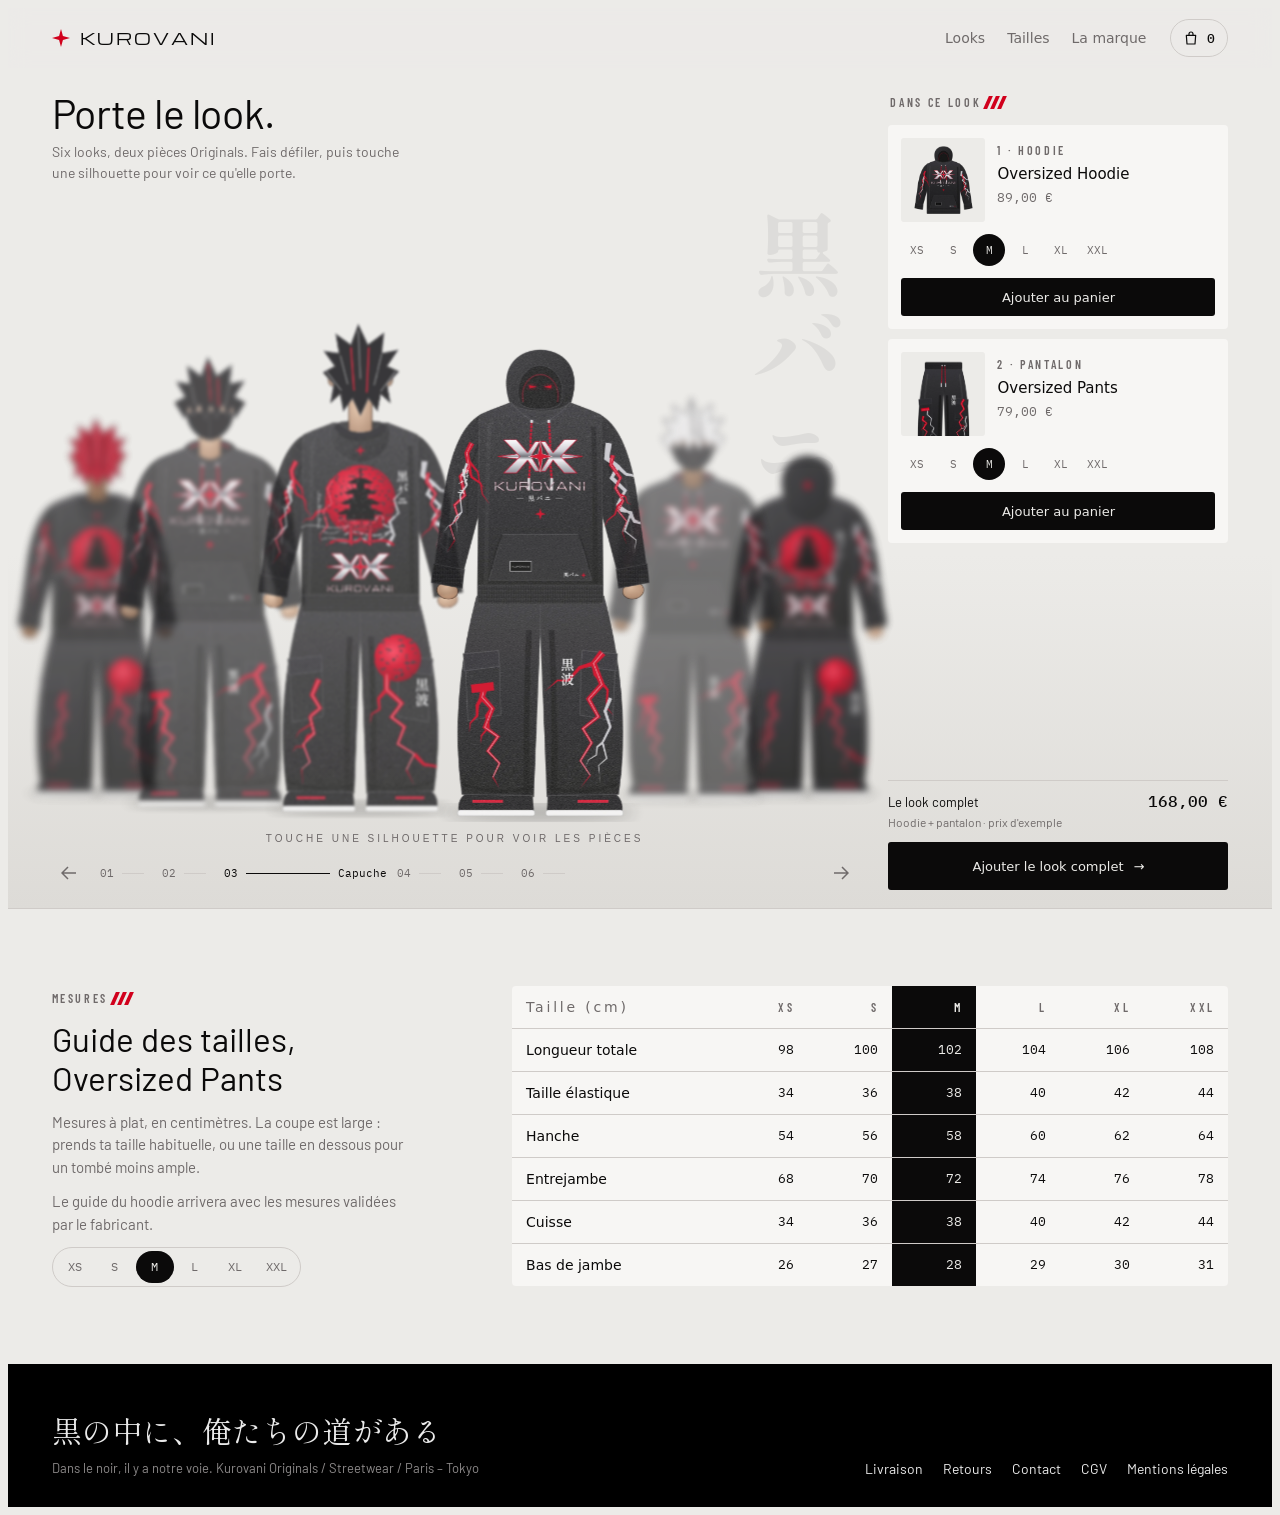
==== commit a70c68d3: "Refonte : défilé de looks sur fond studio clair Nouvelle page d'accueil inspirée d'un lookbook animé" ====
--- a/index.html
+++ b/index.html
@@ -3,319 +3,202 @@
 <head>
 <meta charset="utf-8">
 <meta name="viewport" content="width=device-width, initial-scale=1, viewport-fit=cover">
+</head>
+<body>
 <title>Kurovani Originals</title>
+<meta name="claude:viewport-fit-sides" content="cover">
 <link rel="preconnect" href="https://fonts.googleapis.com">
 <link rel="preconnect" href="https://fonts.gstatic.com" crossorigin>
 <link rel="stylesheet" href="https://fonts.googleapis.com/css2?family=Barlow:wght@400;500;600&family=Barlow+Condensed:wght@500;600;700&family=IBM+Plex+Mono:wght@400;500&family=Michroma&family=Shippori+Mincho+B1:wght@600;800&display=swap">
 <style>
-/* Concept : la fiche technique Kurovani devenue boutique. Bandes noires fixes (cadre de la fiche),
-   panneaux qui suivent le thème, une seule pièce maîtresse en 3D : le vêtement qu'on fait tourner, coté comme sur la fiche. */
+/* Concept : un studio blanc où les looks défilent en profondeur. On tourne le défilé, on touche un look,
+   il s'avance seul et ses pièces s'achètent à droite. Un seul thème, clair, par choix : le noir des pièces s'y lit le mieux. */
 :root {
-  --band: #000000;            /* cadre noir de la fiche, identique dans les deux thèmes */
-  --on-band: #eaeaea;
-  --on-band-dim: #8d8a8a;
-  --band-line: #2b2727;
-  --red: #d1001c;             /* Deep Red, Pantone 199 C */
-  --red-deep: #7a0010;
-  --chrome-a: #f4f4f4; --chrome-b: #8e8e92; --chrome-c: #d9d9dc;
-  --bg: #0b0a0a;
-  --panel: #151313;
-  --panel-2: #1d1a1a;
-  --line: #3a3a3a;            /* Dark Grey, Pantone Cool Gray 11 C */
-  --fg: #eaeaea;              /* Off-white, Pantone Cool Gray 1 C */
-  --fg-dim: #a39f9f;
-  --stage: radial-gradient(70% 60% at 50% 42%, #2a2626, #100e0e 78%);
-  --shadow: rgba(0,0,0,.6);
+  --bg: #ecebe8;        /* off-white Kurovani, légèrement chaud */
+  --floor: #dddbd7;
+  --panel: #f7f6f4;
+  --fg: #0b0a0a;
+  --dim: #6f6a6a;
+  --line: #cfcbc8;
+  --red: #d1001c;
+  --ink: #000000;       /* bandes noires */
+  --on-ink: #eaeaea;
   --f-display: "Michroma", "Eurostile", "Arial Black", sans-serif;
   --f-label: "Barlow Condensed", "Arial Narrow", sans-serif;
   --f-body: "Barlow", system-ui, sans-serif;
   --f-mono: "IBM Plex Mono", ui-monospace, Menlo, monospace;
   --f-jp: "Shippori Mincho B1", "Hiragino Mincho ProN", "Yu Mincho", serif;
-  --pad: clamp(16px, 4vw, 56px);
-  color-scheme: dark;
+  --pad: clamp(16px, 3.4vw, 48px);
+  --ease: cubic-bezier(.2, .8, .2, 1);
+  color-scheme: light;
 }
-@media (prefers-color-scheme: light) { :root:not([data-theme="dark"]) {
-  --bg: #e4e2e0; --panel: #ffffff; --panel-2: #f1efed; --line: #c9c5c2; --fg: #0d0b0b; --fg-dim: #5d5858;
-  --stage: radial-gradient(70% 60% at 50% 42%, #ffffff, #dcd9d6 80%); --shadow: rgba(0,0,0,.22); color-scheme: light; } }
-:root[data-theme="light"] {
-  --bg: #e4e2e0; --panel: #ffffff; --panel-2: #f1efed; --line: #c9c5c2; --fg: #0d0b0b; --fg-dim: #5d5858;
-  --stage: radial-gradient(70% 60% at 50% 42%, #ffffff, #dcd9d6 80%); --shadow: rgba(0,0,0,.22); color-scheme: light; }
-
 *, *::before, *::after { box-sizing: border-box; }
-body { background: var(--bg); color: var(--fg); font: 400 16px/1.55 var(--f-body); -webkit-font-smoothing: antialiased; overflow-x: clip; }
-body::before { content: ""; position: fixed; inset: 0 0 auto; height: env(safe-area-inset-top, 0px); z-index: 60; background: var(--band); }
+body { background: var(--bg); color: var(--fg); font: 400 15px/1.5 var(--f-body); -webkit-font-smoothing: antialiased; overflow-x: clip; }
+body::before { content: ""; position: fixed; inset: 0 0 auto; height: env(safe-area-inset-top, 0px); z-index: 60; background: var(--bg); }
 a { color: inherit; text-decoration: none; }
-button { font: inherit; color: inherit; cursor: pointer; }
+button { font: inherit; color: inherit; cursor: pointer; background: none; border: 0; padding: 0; }
 img { display: block; }
 :focus-visible { outline: 2px solid var(--red); outline-offset: 3px; }
 .wrap { padding-left: max(var(--pad), env(safe-area-inset-left, 0px)); padding-right: max(var(--pad), env(safe-area-inset-right, 0px)); }
 .jp { font-family: var(--f-jp); }
 .mono { font-family: var(--f-mono); font-variant-numeric: tabular-nums; }
-.sl { display: inline-flex; gap: 3px; } /* les /// des fiches */
-.sl i { width: 5px; height: 15px; background: var(--red); transform: skewX(-24deg); }
-.label { font: 600 14px/1 var(--f-label); letter-spacing: .22em; text-transform: uppercase; }
-
-/* ---- Bande défilante ---- */
-.ticker { background: var(--red); color: #fff; overflow: hidden; white-space: nowrap; font: 600 13px/32px var(--f-label); letter-spacing: .24em; text-transform: uppercase; }
-.ticker div { display: inline-block; animation: tick 38s linear infinite; }
-.ticker span { margin: 0 22px; }
-@keyframes tick { to { transform: translateX(-50%); } }
+.label { font: 600 12px/1 var(--f-label); letter-spacing: .22em; text-transform: uppercase; color: var(--dim); }
+.sl { display: inline-flex; gap: 3px; vertical-align: -2px; } .sl i { width: 4px; height: 13px; background: var(--red); transform: skewX(-24deg); }
 
 /* ---- En-tête ---- */
-.top { position: sticky; top: env(safe-area-inset-top, 0px); z-index: 50; background: var(--band); color: var(--on-band); border-bottom: 1px solid var(--band-line); }
-.top .wrap { display: flex; align-items: center; gap: 28px; height: 68px; }
-.brand img { height: 44px; width: auto; mix-blend-mode: screen; }
-.top nav { display: flex; gap: 4px; margin-left: auto; }
-.top nav a { padding: 10px 14px; font: 600 15px/1 var(--f-label); letter-spacing: .2em; text-transform: uppercase; color: var(--on-band-dim); position: relative; transition: color .2s; }
-.top nav a::after { content: ""; position: absolute; left: 14px; right: 14px; bottom: 2px; height: 2px; background: var(--red); transform: scaleX(0); transform-origin: left; transition: transform .25s; }
-.top nav a:hover { color: var(--on-band); } .top nav a:hover::after { transform: scaleX(1); }
-.bag { display: inline-flex; align-items: center; gap: 10px; height: 42px; padding: 0 16px; background: none; border: 1px solid var(--band-line); color: var(--on-band); font: 600 14px/1 var(--f-label); letter-spacing: .2em; text-transform: uppercase; transition: border-color .2s; }
-.bag:hover { border-color: var(--on-band); }
-.bag b { min-width: 22px; height: 22px; display: grid; place-items: center; background: var(--red); color: #fff; font: 500 12px/1 var(--f-mono); }
-.bag.bump b { animation: bump .4s; } @keyframes bump { 40% { transform: scale(1.5); } }
-
-/* ---- Héros : la pièce maîtresse ---- */
-.hero { position: relative; background: var(--band); color: var(--on-band); overflow: hidden; border-bottom: 1px solid var(--band-line); }
-.hero::before { /* trame de fiche */ content: ""; position: absolute; inset: 0; background:
-  linear-gradient(var(--band-line) 1px, transparent 1px) 0 0 / 100% 64px, linear-gradient(90deg, var(--band-line) 1px, transparent 1px) 0 0 / 64px 100%; opacity: .35;
-  mask-image: radial-gradient(80% 90% at 70% 50%, #000, transparent 75%); -webkit-mask-image: radial-gradient(80% 90% at 70% 50%, #000, transparent 75%); }
-.hero .wrap { position: relative; display: grid; grid-template-columns: minmax(0, 5fr) minmax(0, 6fr); gap: 24px; align-items: center; padding-block: clamp(28px, 5vw, 64px); }
-.hero-copy { display: grid; gap: 22px; justify-items: start; min-width: 0; }
-.hero-meta { display: flex; align-items: center; gap: 14px; color: var(--on-band-dim); }
-.hero h1 { margin: 0; font: 400 clamp(26px, 4.1vw, 60px)/1.12 var(--f-display); letter-spacing: .02em; text-transform: uppercase; text-wrap: balance; }
-.hero h1 .chrome { display: block; background: linear-gradient(180deg, var(--chrome-a) 0%, var(--chrome-c) 38%, var(--chrome-b) 52%, var(--chrome-a) 68%, var(--chrome-b) 100%); -webkit-background-clip: text; background-clip: text; color: transparent; filter: drop-shadow(0 2px 0 var(--red-deep)) drop-shadow(0 0 18px rgba(209,0,28,.35)); }
-.hero p { margin: 0; max-width: 46ch; color: var(--on-band-dim); font-size: 17px; }
-.hero p .jp { color: var(--on-band); font-size: 18px; display: block; margin-bottom: 4px; }
-.cta-row { display: flex; flex-wrap: wrap; gap: 12px; }
-.btn { display: inline-flex; align-items: center; gap: 12px; height: 52px; padding: 0 26px; border: 1px solid transparent; font: 700 16px/1 var(--f-label); letter-spacing: .2em; text-transform: uppercase; transition: transform .15s, background .2s, border-color .2s, color .2s; clip-path: polygon(0 0, calc(100% - 14px) 0, 100% 14px, 100% 100%, 14px 100%, 0 calc(100% - 14px)); }
-.btn-red { background: var(--red); color: #fff; } .btn-red:hover { background: #ec1530; transform: translateY(-2px); } .btn-red:active { transform: none; }
-.btn-ghost { background: #151313; color: var(--on-band); } .btn-ghost:hover { background: #262222; }
-.btn[disabled] { opacity: .45; cursor: not-allowed; transform: none; }
-
-.stage { position: relative; min-width: 0; aspect-ratio: 1 / 1; max-width: 640px; width: 100%; justify-self: center; perspective: 1400px; touch-action: pan-y; cursor: grab; user-select: none; }
-.stage.drag { cursor: grabbing; }
-.sun { position: absolute; left: 50%; top: 46%; width: 74%; aspect-ratio: 1; transform: translate(-50%, -50%); border-radius: 50%;
-  background: radial-gradient(circle at 40% 36%, #ff2b45 0%, var(--red) 38%, var(--red-deep) 78%, #2d0006 100%); box-shadow: 0 0 120px rgba(209,0,28,.45); }
-.sun::after { /* brumes */ content: ""; position: absolute; inset: 0; border-radius: 50%; background: repeating-linear-gradient(0deg, transparent 0 22px, rgba(0,0,0,.28) 22px 25px); mask-image: linear-gradient(transparent 45%, #000); -webkit-mask-image: linear-gradient(transparent 45%, #000); }
-.kanji-v { position: absolute; right: 0; top: 4%; writing-mode: vertical-rl; font: 800 clamp(34px, 5vw, 68px)/1 var(--f-jp); letter-spacing: .12em; color: var(--on-band); text-shadow: 0 4px 18px #000; }
-.spinner { position: absolute; left: 50%; top: 50%; width: 62%; height: 78%; transform-style: preserve-3d; transform: translate(-50%, -50%) rotateX(4deg) rotateY(var(--ry, -22deg)); transition: transform .7s cubic-bezier(.2,.8,.2,1); }
-.stage.drag .spinner { transition: none; }
-.spinner img { position: absolute; inset: 0; width: 100%; height: 100%; object-fit: contain; backface-visibility: hidden; -webkit-backface-visibility: hidden; filter: drop-shadow(0 30px 26px rgba(0,0,0,.85)); pointer-events: none; }
-.spinner .back { transform: rotateY(180deg); }
-.floor { position: absolute; left: 22%; right: 22%; bottom: 7%; height: 6%; border-radius: 50%; background: radial-gradient(closest-side, rgba(0,0,0,.9), transparent); filter: blur(6px); }
-.note { position: absolute; display: grid; gap: 3px; padding-left: 12px; border-left: 2px solid var(--red); opacity: 0; transform: translateY(6px); transition: opacity .35s, transform .35s; pointer-events: none; text-shadow: 0 2px 8px #000; }
-.note b { font: 600 13px/1.1 var(--f-label); letter-spacing: .18em; text-transform: uppercase; }
-.note span { font: 400 12px/1.2 var(--f-mono); color: var(--on-band-dim); }
-.stage[data-side="front"] .note.f, .stage[data-side="back"] .note.b { opacity: 1; transform: none; }
-.n1 { left: 0; top: 30%; } .n2 { left: 0; top: 66%; } .n3 { right: 6%; bottom: 1%; }
-.turn { position: absolute; left: 0; bottom: 0; display: flex; border: 1px solid var(--band-line); background: var(--band); }
-.turn button { height: 38px; padding: 0 16px; background: none; border: 0; color: var(--on-band-dim); font: 600 13px/1 var(--f-label); letter-spacing: .2em; text-transform: uppercase; }
-.turn button[aria-pressed="true"] { background: var(--on-band); color: var(--band); }
-.hint { position: absolute; right: 0; bottom: 8px; color: var(--on-band-dim); font: 400 11px/1 var(--f-mono); }
-
-/* ---- Sections ---- */
-section.blk { padding-block: clamp(48px, 7vw, 96px); }
-.head { display: flex; align-items: end; justify-content: space-between; gap: 20px; flex-wrap: wrap; margin-bottom: clamp(22px, 3vw, 40px); }
-.head h2 { margin: 10px 0 0; font: 400 clamp(22px, 2.8vw, 38px)/1.15 var(--f-display); text-transform: uppercase; text-wrap: balance; }
-.tab { display: inline-flex; align-items: center; gap: 12px; padding: 7px 12px; background: var(--band); color: var(--on-band); }
-.seg { display: flex; border: 1px solid var(--line); }
-.seg button { height: 40px; padding: 0 18px; background: none; border: 0; color: var(--fg-dim); font: 600 14px/1 var(--f-label); letter-spacing: .18em; text-transform: uppercase; transition: color .2s, background .2s; }
-.seg button + button { border-left: 1px solid var(--line); }
-.seg button:hover { color: var(--fg); }
-.seg button[aria-pressed="true"] { background: var(--fg); color: var(--bg); }
-
-/* ---- Pièces ---- */
-.pieces { display: grid; grid-template-columns: repeat(2, minmax(0, 1fr)); gap: clamp(16px, 2vw, 28px); }
-.piece { display: grid; grid-template-columns: minmax(0, 11fr) minmax(0, 9fr); background: var(--panel); border: 1px solid var(--line); min-width: 0; }
-.shot { position: relative; background: var(--stage); perspective: 1100px; overflow: hidden; min-height: 420px; border-right: 1px solid var(--line); }
-.shot .flip { position: absolute; inset: 9% 10% 12%; transform-style: preserve-3d; transform: rotateX(calc(var(--my, 0) * -10deg)) rotateY(calc(var(--mx, 0) * 16deg + var(--turn, 0deg))); transition: transform .6s cubic-bezier(.2,.8,.2,1); }
-.shot.live .flip { transition: transform .1s linear; }
-.shot img { position: absolute; inset: 0; width: 100%; height: 100%; object-fit: contain; backface-visibility: hidden; -webkit-backface-visibility: hidden; filter: drop-shadow(0 22px 18px var(--shadow)); }
-.shot img + img { transform: rotateY(180deg); }
-.shot .k { position: absolute; top: 14px; right: 14px; writing-mode: vertical-rl; font: 800 22px/1 var(--f-jp); letter-spacing: .1em; color: var(--fg); opacity: .8; }
-.shot .new { position: absolute; top: 14px; left: 14px; padding: 5px 9px; background: var(--red); color: #fff; font: 700 12px/1 var(--f-label); letter-spacing: .2em; text-transform: uppercase; }
-.shot .side { position: absolute; left: 14px; bottom: 14px; height: 34px; padding: 0 12px; display: inline-flex; align-items: center; gap: 8px; background: var(--panel); border: 1px solid var(--line); font: 600 12px/1 var(--f-label); letter-spacing: .2em; text-transform: uppercase; }
-.shot .side:hover { border-color: var(--fg); }
-.info { display: flex; flex-direction: column; gap: 16px; padding: clamp(16px, 2vw, 26px); min-width: 0; }
-.info .label { color: var(--fg-dim); }
-.info h3 { margin: 0; font: 400 clamp(17px, 1.5vw, 22px)/1.25 var(--f-display); text-transform: uppercase; overflow-wrap: anywhere; }
-.price { font: 500 26px/1 var(--f-mono); font-variant-numeric: tabular-nums; }
-.price small { font-size: 12px; color: var(--fg-dim); margin-left: 8px; }
-.specs { margin: 0; display: grid; gap: 0; border-top: 1px solid var(--line); }
-.specs div { display: flex; justify-content: space-between; gap: 12px; padding: 8px 0; border-bottom: 1px solid var(--line); font-size: 14px; }
-.specs dt { color: var(--fg-dim); font: 600 12px/1.6 var(--f-label); letter-spacing: .18em; text-transform: uppercase; }
-.specs dd { margin: 0; text-align: right; font: 400 13px/1.5 var(--f-mono); }
-.sizes { display: grid; grid-template-columns: repeat(6, minmax(0, 1fr)); gap: 6px; border: 0; padding: 0; margin: 0; }
-.sizes legend { padding: 0; margin-bottom: 8px; font: 600 12px/1 var(--f-label); letter-spacing: .18em; text-transform: uppercase; color: var(--fg-dim); }
-.sizes label { position: relative; }
-.sizes input { position: absolute; opacity: 0; inset: 0; }
-.sizes span { display: grid; place-items: center; height: 40px; border: 1px solid var(--line); font: 500 13px/1 var(--f-mono); transition: border-color .15s, background .15s, color .15s; cursor: pointer; }
-.sizes label:hover span { border-color: var(--fg); }
-.sizes input:checked + span { background: var(--fg); color: var(--bg); border-color: var(--fg); }
-.sizes input:focus-visible + span { outline: 2px solid var(--red); outline-offset: 2px; }
-.info .btn { justify-content: center; margin-top: auto; }
-
-/* ---- Détails ---- */
-.details { background: var(--panel-2); border-block: 1px solid var(--line); }
-.strip { display: grid; grid-template-columns: repeat(6, minmax(0, 1fr)); gap: 14px; }
-.strip figure { margin: 0; display: grid; gap: 10px; align-content: start; }
-.strip .ph { aspect-ratio: 1; overflow: hidden; border: 1px solid var(--line); background: var(--band); }
-.strip img { width: 100%; height: 100%; object-fit: cover; transition: transform .5s; }
-.strip figure:hover img { transform: scale(1.1); }
-.strip figcaption b { display: block; font: 600 13px/1.2 var(--f-label); letter-spacing: .16em; text-transform: uppercase; }
-.strip figcaption span { font: 400 12px/1.4 var(--f-mono); color: var(--fg-dim); }
-
-/* ---- Guide des tailles ---- */
+.top { position: sticky; top: env(safe-area-inset-top, 0px); z-index: 40; background: color-mix(in srgb, var(--bg) 86%, transparent); backdrop-filter: blur(10px); -webkit-backdrop-filter: blur(10px); }
+.top .wrap { display: flex; align-items: center; gap: 24px; height: 60px; }
+.brand { display: inline-flex; align-items: center; gap: 10px; font: 400 16px/1 var(--f-display); letter-spacing: .12em; }
+.brand svg { width: 18px; height: 18px; fill: var(--red); }
+.top nav { display: flex; gap: 22px; margin-left: auto; }
+.top nav a { font: 500 14px/1 var(--f-body); color: var(--dim); transition: color .2s; } .top nav a:hover { color: var(--fg); }
+.bagbtn { display: inline-flex; align-items: center; gap: 8px; height: 38px; padding: 0 12px; border: 1px solid var(--line); border-radius: 999px; font: 500 13px/1 var(--f-mono); transition: border-color .2s, background .2s; }
+.bagbtn:hover { border-color: var(--fg); } .bagbtn svg { width: 16px; height: 16px; }
+.bagbtn.bump { animation: bump .45s var(--ease); } @keyframes bump { 40% { transform: scale(1.14); } }
+
+/* ---- Studio ---- */
+.stage { position: relative; display: grid; grid-template-columns: minmax(0, 1fr) 340px; grid-template-rows: auto minmax(0, 1fr) auto; column-gap: clamp(16px, 2.4vw, 40px); height: clamp(600px, calc(100vh - 60px), 900px); padding-block: 22px 18px; overflow: hidden; }
+.stage::before { /* sol du studio */ content: ""; position: absolute; left: 0; right: 0; bottom: 0; height: 42%; background: linear-gradient(180deg, transparent, var(--floor)); pointer-events: none; }
+.intro { grid-column: 1; grid-row: 1; position: relative; z-index: 5; min-height: 84px; pointer-events: none; }
+.intro > div { transition: opacity .45s var(--ease), transform .45s var(--ease); }
+.intro h1 { margin: 0 0 6px; font: 400 clamp(26px, 3.2vw, 44px)/1.1 var(--f-body); letter-spacing: -.01em; }
+.intro p { margin: 0; color: var(--dim); font-size: 14px; max-width: 44ch; }
+.intro .look { position: absolute; inset: 0 auto auto 0; opacity: 0; transform: translateY(8px); }
+.intro .look b { display: block; margin-top: 8px; font: 400 clamp(20px, 2.2vw, 30px)/1.15 var(--f-body); }
+.focus .intro .home { opacity: 0; transform: translateY(-8px); } .focus .intro .look { opacity: 1; transform: none; }
+
+.lineup { grid-column: 1; grid-row: 2; position: relative; min-height: 0; touch-action: pan-y; cursor: grab; user-select: none; -webkit-user-select: none; }
+.lineup.drag { cursor: grabbing; }
+.fig { position: absolute; left: var(--cx, 50%); bottom: 2%; height: 92%; aspect-ratio: 448 / 972; transform-origin: 50% 100%; will-change: transform, filter, opacity; transition: opacity .5s var(--ease), filter .5s var(--ease); }
+.fig img { width: 100%; height: 100%; object-fit: contain; pointer-events: none; -webkit-user-drag: none; }
+.fig.on { cursor: zoom-in; }
+.focus .fig:not(.on) { opacity: 0 !important; filter: blur(16px) !important; pointer-events: none; }
+.focus .fig.on { cursor: default; }
+.dot { position: absolute; width: 26px; height: 26px; margin: -13px 0 0 -13px; border-radius: 50%; background: var(--fg); color: var(--bg); display: grid; place-items: center; font: 500 11px/1 var(--f-mono); opacity: 0; transform: scale(.4); transition: opacity .35s var(--ease) .25s, transform .35s var(--ease) .25s, background .2s; pointer-events: none; box-shadow: 0 0 0 5px color-mix(in srgb, var(--bg) 70%, transparent); }
+.focus .fig.on .dot { opacity: 1; transform: none; pointer-events: auto; cursor: pointer; }
+.dot:hover, .dot.hot { background: var(--red); }
+.kanji { position: absolute; right: 2%; top: 4%; writing-mode: vertical-rl; font: 800 clamp(40px, 7vw, 110px)/1 var(--f-jp); letter-spacing: .1em; color: var(--fg); opacity: .06; pointer-events: none; transition: opacity .5s; }
+.focus .kanji { opacity: .1; }
+.close { position: absolute; right: 0; top: 0; z-index: 6; width: 40px; height: 40px; border: 1px solid var(--line); border-radius: 50%; display: grid; place-items: center; background: var(--panel); opacity: 0; transform: scale(.6); pointer-events: none; transition: opacity .3s, transform .3s var(--ease), border-color .2s; }
+.close:hover { border-color: var(--fg); } .focus .close { opacity: 1; transform: none; pointer-events: auto; }
+.hint { position: absolute; left: var(--cx, 50%); bottom: 0; transform: translateX(-50%); font: 500 10px/1 var(--f-label); letter-spacing: .3em; text-transform: uppercase; color: var(--dim); white-space: nowrap; transition: opacity .3s; }
+.focus .hint { opacity: 0; }
+
+.rail { grid-column: 1; grid-row: 3; position: relative; z-index: 5; display: flex; align-items: center; gap: 14px; padding-top: 12px; }
+.arrow { width: 34px; height: 34px; border-radius: 50%; display: grid; place-items: center; color: var(--dim); transition: color .2s, background .2s; } .arrow:hover { color: var(--fg); background: var(--panel); }
+.ticks { display: flex; align-items: center; gap: 10px; flex: 1; min-width: 0; }
+.lineup { isolation: isolate; }
+.tick { display: flex; align-items: center; gap: 8px; padding: 10px 0; color: var(--dim); font: 400 11px/1 var(--f-mono); white-space: nowrap; }
+.tick i { display: block; height: 1px; width: 22px; background: var(--line); transition: width .5s var(--ease), background .3s; }
+.tick span { max-width: 0; overflow: hidden; opacity: 0; transition: max-width .5s var(--ease), opacity .3s; }
+.tick[aria-current="true"] { color: var(--fg); } .tick[aria-current="true"] i { width: 84px; background: var(--fg); } .tick[aria-current="true"] span { max-width: 160px; opacity: 1; }
+
+/* ---- Panneau « Dans ce look » ---- */
+.panel { grid-column: 2; grid-row: 1 / 4; position: relative; z-index: 5; display: flex; flex-direction: column; gap: 10px; min-height: 0; }
+.panel > .label { padding: 6px 2px; }
+.items { display: grid; gap: 10px; }
+.item { display: grid; grid-template-columns: 84px minmax(0, 1fr); gap: 12px; padding: 12px; background: var(--panel); border: 1px solid transparent; border-radius: 4px; transition: border-color .25s, transform .35s var(--ease), box-shadow .35s; }
+.item.hot { border-color: var(--fg); transform: translateX(-6px); box-shadow: 0 10px 24px rgba(0,0,0,.08); }
+.item .th { aspect-ratio: 1; background: var(--bg); border-radius: 3px; display: grid; place-items: center; overflow: hidden; }
+.item .th img { width: 86%; height: 86%; object-fit: contain; transition: opacity .3s, transform .5s var(--ease); }
+.item:hover .th img { transform: scale(1.08) rotate(-2deg); }
+.item h3 { margin: 4px 0 2px; font: 500 15px/1.2 var(--f-body); }
+.item .pr { font: 400 13px/1 var(--f-mono); color: var(--dim); }
+.szs { grid-column: 1 / -1; display: flex; align-items: center; gap: 4px; flex-wrap: wrap; }
+.szs button { min-width: 32px; height: 32px; padding: 0 6px; border-radius: 50%; font: 400 11px/1 var(--f-mono); color: var(--dim); transition: background .2s, color .2s; }
+.szs button:hover { color: var(--fg); } .szs button[aria-pressed="true"] { background: var(--fg); color: var(--bg); }
+.btn { display: inline-flex; align-items: center; justify-content: center; gap: 10px; width: 100%; height: 44px; padding: 0 18px; background: var(--fg); color: var(--bg); border-radius: 3px; font: 500 13px/1 var(--f-body); transition: background .2s, transform .15s; }
+.btn:hover { background: var(--red); color: #fff; } .btn:active { transform: translateY(1px); }
+.item .btn { grid-column: 1 / -1; height: 38px; }
+.full { margin-top: auto; display: grid; gap: 10px; padding-top: 12px; border-top: 1px solid var(--line); }
+.full .row { display: flex; justify-content: space-between; align-items: baseline; gap: 10px; font-size: 13px; }
+.full .row b { font: 500 16px/1 var(--f-mono); } .full small { color: var(--dim); font-size: 12px; }
+.full .btn { height: 48px; }
+
+/* ---- Sections sous le studio ---- */
+.blk { padding-block: clamp(44px, 6vw, 84px); border-top: 1px solid var(--line); }
 .guide { display: grid; grid-template-columns: minmax(0, 4fr) minmax(0, 7fr); gap: clamp(20px, 4vw, 56px); align-items: start; }
-.guide p { margin: 0 0 14px; color: var(--fg-dim); max-width: 44ch; }
-.tablebox { overflow-x: auto; border: 1px solid var(--line); background: var(--panel); }
-table { border-collapse: collapse; width: 100%; min-width: 520px; font: 400 14px/1 var(--f-mono); font-variant-numeric: tabular-nums; }
-th, td { padding: 13px 14px; text-align: right; border-bottom: 1px solid var(--line); white-space: nowrap; }
-th:first-child, td:first-child { text-align: left; font: 600 13px/1 var(--f-label); letter-spacing: .14em; text-transform: uppercase; }
-thead th { background: var(--band); color: var(--on-band); font: 600 13px/1 var(--f-label); letter-spacing: .2em; }
-tbody tr:last-child td { border-bottom: 0; }
-td.hl, th.hl { background: var(--red); color: #fff; }
-.pick { display: flex; flex-wrap: wrap; align-items: center; gap: 10px; margin-top: 6px; }
-
-/* ---- Palette ---- */
-.palette { display: grid; grid-template-columns: repeat(4, minmax(0, 1fr)); border: 1px solid var(--line); }
-.sw { min-height: 190px; display: flex; flex-direction: column; justify-content: flex-end; gap: 4px; padding: 16px; }
-.sw + .sw { border-left: 1px solid var(--line); }
-.sw b { font: 600 14px/1 var(--f-label); letter-spacing: .2em; text-transform: uppercase; }
-.sw span { font: 400 12px/1.4 var(--f-mono); opacity: .8; }
-.sw.c1 { background: #000; color: #eaeaea; } .sw.c2 { background: #d1001c; color: #fff; } .sw.c3 { background: #3a3a3a; color: #eaeaea; } .sw.c4 { background: #eaeaea; color: #0b0a0a; }
-
-/* ---- Affiche ---- */
-.poster { display: grid; grid-template-columns: minmax(0, 5fr) minmax(0, 6fr); gap: clamp(20px, 5vw, 72px); align-items: center; }
-.poster .frame { perspective: 1200px; justify-self: center; width: 100%; max-width: 520px; }
-.poster .frame img { width: 100%; height: auto; border: 1px solid var(--line); box-shadow: 0 30px 60px var(--shadow); transform: rotateY(calc(var(--mx, 0) * 14deg + 8deg)) rotateX(calc(var(--my, 0) * -10deg)); transition: transform .5s cubic-bezier(.2,.8,.2,1); }
-.poster .frame.live img { transition: transform .1s linear; }
-.poster p { color: var(--fg-dim); max-width: 46ch; margin: 0 0 14px; }
-.poster h2 { font: 400 clamp(22px, 2.8vw, 38px)/1.15 var(--f-display); text-transform: uppercase; margin: 14px 0 16px; text-wrap: balance; }
-@media (max-width: 820px) { .poster { grid-template-columns: 1fr; } .poster .frame img { transform: none; } }
-
-/* ---- Pied ---- */
-footer { background: var(--band); color: var(--on-band); }
-footer .wrap { display: grid; grid-template-columns: minmax(0, 5fr) repeat(3, minmax(0, 2fr)); gap: 32px; padding-block: 56px 28px; }
-.fb img { height: 60px; width: auto; mix-blend-mode: screen; margin-bottom: 16px; }
-.fb .jp { font-size: clamp(20px, 2.4vw, 30px); line-height: 1.3; }
-.fb small { display: block; margin-top: 8px; color: var(--on-band-dim); font-size: 14px; }
-footer h4 { margin: 0 0 14px; font: 600 13px/1 var(--f-label); letter-spacing: .22em; text-transform: uppercase; color: var(--on-band-dim); }
-footer ul { list-style: none; margin: 0; padding: 0; display: grid; gap: 9px; }
-footer li a:hover { color: var(--red); }
-.legal { grid-column: 1 / -1; display: flex; justify-content: space-between; flex-wrap: wrap; gap: 10px; padding-top: 20px; border-top: 1px solid var(--band-line); color: var(--on-band-dim); font: 400 12px/1.4 var(--f-mono); }
-.toast { position: fixed; left: 50%; bottom: calc(22px + env(safe-area-inset-bottom, 0px)); transform: translate(-50%, 140%); z-index: 70; padding: 13px 18px; background: var(--on-band); color: var(--band); font: 600 14px/1 var(--f-label); letter-spacing: .16em; text-transform: uppercase; transition: transform .35s cubic-bezier(.2,.8,.2,1), visibility .35s; max-width: calc(100% - 32px); visibility: hidden; }
+.guide h2 { margin: 12px 0 14px; font: 400 clamp(22px, 2.6vw, 34px)/1.15 var(--f-body); text-wrap: balance; }
+.guide p { margin: 0 0 12px; color: var(--dim); max-width: 44ch; }
+.seg { display: inline-flex; border: 1px solid var(--line); border-radius: 999px; padding: 3px; gap: 2px; }
+.seg button { min-width: 38px; height: 32px; padding: 0 10px; border-radius: 999px; font: 400 12px/1 var(--f-mono); color: var(--dim); } .seg button[aria-pressed="true"] { background: var(--fg); color: var(--bg); }
+.tablebox { overflow-x: auto; background: var(--panel); border-radius: 4px; }
+table { border-collapse: collapse; width: 100%; min-width: 520px; font: 400 13px/1 var(--f-mono); font-variant-numeric: tabular-nums; }
+th, td { padding: 14px; text-align: right; border-bottom: 1px solid var(--line); white-space: nowrap; transition: background .3s, color .3s; }
+th:first-child, td:first-child { text-align: left; font: 500 14px/1 var(--f-body); }
+thead th { font: 600 12px/1 var(--f-label); letter-spacing: .2em; color: var(--dim); }
+tbody tr:last-child td { border-bottom: 0; } td.hl, th.hl { background: var(--fg); color: var(--bg); }
+
+footer { background: var(--ink); color: var(--on-ink); }
+footer .wrap { display: flex; justify-content: space-between; align-items: end; gap: 24px; flex-wrap: wrap; padding-block: 44px 28px; }
+footer .jp { font-size: clamp(20px, 2.4vw, 30px); } footer small { display: block; margin-top: 6px; color: #8d8a8a; font-size: 13px; }
+footer nav { display: flex; gap: 20px; flex-wrap: wrap; font-size: 14px; } footer nav a:hover { color: var(--red); }
+
+/* ---- Panier ---- */
+.veil { position: fixed; inset: 0; z-index: 80; display: grid; place-items: center; padding: 16px; background: color-mix(in srgb, var(--bg) 55%, transparent); backdrop-filter: blur(14px); -webkit-backdrop-filter: blur(14px); opacity: 0; visibility: hidden; transition: opacity .35s, visibility .35s; }
+.veil.on { opacity: 1; visibility: visible; }
+.sheet { width: min(460px, 100%); max-height: min(640px, 100%); overflow: auto; background: var(--panel); border-radius: 6px; padding: 22px; box-shadow: 0 30px 80px rgba(0,0,0,.18); transform: translateY(24px) scale(.97); transition: transform .45s var(--ease); display: grid; gap: 16px; }
+.veil.on .sheet { transform: none; }
+.sheet header { display: flex; justify-content: space-between; align-items: center; } .sheet h2 { margin: 0; font: 400 20px/1.2 var(--f-body); }
+.sheet p { margin: 0; color: var(--dim); font-size: 13px; }
+.bagline { display: grid; grid-template-columns: 56px minmax(0, 1fr) auto; gap: 12px; align-items: center; }
+.bagline .th { width: 56px; height: 56px; background: var(--bg); border-radius: 3px; display: grid; place-items: center; } .bagline img { width: 84%; height: 84%; object-fit: contain; }
+.bagline b { display: block; font: 500 14px/1.2 var(--f-body); } .bagline small { color: var(--dim); font: 400 12px/1.5 var(--f-mono); }
+.bagline button { color: var(--dim); font-size: 18px; width: 32px; height: 32px; } .bagline button:hover { color: var(--red); }
+.sheet .tot { display: flex; justify-content: space-between; align-items: baseline; padding-top: 14px; border-top: 1px solid var(--line); } .sheet .tot b { font: 500 18px/1 var(--f-mono); }
+.toast { position: fixed; left: 50%; bottom: calc(20px + env(safe-area-inset-bottom, 0px)); z-index: 90; transform: translate(-50%, 140%); padding: 12px 16px; background: var(--fg); color: var(--bg); border-radius: 3px; font-size: 13px; max-width: calc(100% - 32px); visibility: hidden; transition: transform .4s var(--ease), visibility .4s; }
 .toast.on { transform: translate(-50%, 0); visibility: visible; }
 
-@media (max-width: 1180px) { .pieces { grid-template-columns: 1fr; } .strip { grid-template-columns: repeat(3, minmax(0, 1fr)); } }
-@media (max-width: 820px) {
-  .top nav { display: none; } .bag { margin-left: auto; } .brand img { height: 36px; }
-  .hero .wrap, .guide { grid-template-columns: 1fr; }
-  .stage { order: -1; max-width: 460px; }
-  .n1 { top: 6%; } .note.n2, .note.n3 { display: none; }
-  .piece { grid-template-columns: 1fr; } .shot { min-height: 0; aspect-ratio: 4 / 4.2; border-right: 0; border-bottom: 1px solid var(--line); }
-  .palette { grid-template-columns: repeat(2, minmax(0, 1fr)); } .sw { min-height: 130px; } .sw:nth-child(3) { border-left: 0; } .sw:nth-child(n+3) { border-top: 1px solid var(--line); }
-  footer .wrap { grid-template-columns: 1fr 1fr; } .fb { grid-column: 1 / -1; }
+@media (max-width: 900px) {
+  .top nav { display: none; } .bagbtn { margin-left: auto; }
+  .stage { grid-template-columns: minmax(0, 1fr); grid-template-rows: auto 56vh auto auto; height: auto; overflow: visible; padding-bottom: 28px; }
+  .stage::before { height: 30%; bottom: auto; top: 34vh; }
+  .lineup { overflow: hidden; margin-inline: calc(var(--pad) * -1); }
+  .panel { grid-column: 1; grid-row: 4; margin-top: 18px; }
+  .close { right: var(--pad); } .guide { grid-template-columns: 1fr; }
+  .tick { gap: 0; } .tick i { width: 0; } .tick[aria-current="true"] { gap: 6px; } .tick[aria-current="true"] i { width: 22px; } .ticks { gap: 12px; overflow: hidden; }
 }
-@media (max-width: 480px) { .strip { grid-template-columns: repeat(2, minmax(0, 1fr)); } .btn { height: 48px; padding: 0 20px; font-size: 15px; } }
-@media (prefers-reduced-motion: reduce) { *, *::before, *::after { animation: none !important; transition: none !important; } }
+@media (prefers-reduced-motion: reduce) { *, *::before, *::after { transition-duration: .01s !important; animation: none !important; } }
 </style>
-<style>body{margin:0}img{max-width:100%}[hidden]{display:none!important}</style>
-</head>
-<body>
-
-<div class="ticker" aria-hidden="true"><div>
-  <span>Kurovani Originals</span><span>///</span><span>Streetwear</span><span>///</span><span>Anime inspired</span><span>///</span><span>Paris – Tokyo</span><span>///</span><span class="jp">黒の中に、俺たちの道がある</span><span>///</span><span>Oversized / Unisex</span><span>///</span>
-  <span>Kurovani Originals</span><span>///</span><span>Streetwear</span><span>///</span><span>Anime inspired</span><span>///</span><span>Paris – Tokyo</span><span>///</span><span class="jp">黒の中に、俺たちの道がある</span><span>///</span><span>Oversized / Unisex</span><span>///</span>
-</div></div>
 
 <header class="top"><div class="wrap">
-  <a class="brand" href="#" aria-label="Kurovani"><img src="img/logo.png" alt="Kurovani" width="232" height="96"></a>
-  <nav aria-label="Navigation"><a href="#pieces">Pièces</a><a href="#details">Détails</a><a href="#tailles">Tailles</a><a href="#affiche">Affiche</a></nav>
-  <button class="bag" id="bag" aria-label="Panier">Panier <b id="bag-n">0</b></button>
+  <a class="brand" href="#" aria-label="Kurovani"><svg viewBox="-14 -14 28 28" aria-hidden="true"><path d="M0,-14 L3,-3 L14,0 L3,3 L0,14 L-3,3 L-14,0 L-3,-3 Z"/></svg>KUROVANI</a>
+  <nav aria-label="Navigation"><a href="#looks">Looks</a><a href="#tailles">Tailles</a><a href="#marque">La marque</a></nav>
+  <button class="bagbtn" id="bagbtn" aria-label="Ouvrir le panier"><svg viewBox="0 0 24 24" fill="none" stroke="currentColor" stroke-width="1.8" stroke-linejoin="round" aria-hidden="true"><path d="M5 8h14l-1 13H6L5 8Z"/><path d="M9 8V6a3 3 0 0 1 6 0v2"/></svg><span id="bagn">0</span></button>
 </div></header>
 
-<section class="hero"><div class="wrap">
-  <div class="hero-copy">
-    <div class="hero-meta label"><span class="sl"><i></i><i></i><i></i></span>Collection Originals · 2 pièces</div>
-    <h1>More than fashion. <span class="chrome">A state of mind.</span></h1>
-    <p><span class="jp">黒の中に、俺たちの道がある</span>Un hoodie et un cargo oversize, unisexes, dessinés entre Paris et Tokyo. Fais tourner la pièce pour voir ce qu'elle porte dans le dos.</p>
-    <div class="cta-row"><a class="btn btn-red" href="#pieces">Voir les pièces</a><a class="btn btn-ghost" href="#tailles">Guide des tailles</a></div>
-  </div>
-  <div class="stage" id="stage" data-side="front" aria-label="Hoodie Oversize, vue à faire tourner">
-    <div class="sun"></div>
-    <div class="kanji-v jp" aria-hidden="true">黒バニ</div>
-    <div class="floor"></div>
-    <div class="spinner" id="spinner"><img src="img/hoodie-front.png" alt="Hoodie Oversize Kurovani, face avant"><img class="back" src="img/hoodie-back.png" alt="Hoodie Oversize Kurovani, dos"></div>
-    <div class="note f n1"><b>Logo poitrine</b><span>28 × 16 cm</span></div>
-    <div class="note f n2"><b>Cordons, embouts métal</b><span>75 cm · Ø 0,8 cm</span></div>
-    <div class="note f n3"><b>Impression poche</b><span>10 × 5 cm</span></div>
-    <div class="note b n1"><b>Étoile brodée</b><span>capuche · 4 × 4 cm</span></div>
-    <div class="note b n2"><b>Graphisme dos</b><span>32 × 44 cm · DTG</span></div>
-    <div class="note b n3"><b>Impression bas</b><span>18 × 3 cm</span></div>
-    <div class="turn" role="group" aria-label="Face affichée"><button id="t-front" aria-pressed="true">Avant</button><button id="t-back" aria-pressed="false">Dos</button></div>
-  </div>
-</div></section>
-
-<section class="blk" id="pieces"><div class="wrap">
-  <div class="head">
-    <div><span class="tab label">Les pièces <span class="sl"><i></i><i></i><i></i></span></span><h2>Kurovani Originals</h2></div>
-    <div class="seg" id="seg" role="group" aria-label="Filtrer"><button aria-pressed="true" data-f="all">Tout</button><button aria-pressed="false" data-f="hoodie">Hoodie</button><button aria-pressed="false" data-f="pant">Pantalon</button></div>
-  </div>
-  <div class="pieces">
-    <article class="piece" data-t="hoodie">
-      <div class="shot"><span class="new">Nouveau</span><span class="k jp" aria-hidden="true">黒バニ</span>
-        <div class="flip"><img src="img/hoodie-front.png" alt="Hoodie Oversize, face avant"><img src="img/hoodie-back.png" alt="Hoodie Oversize, dos"></div>
-        <button class="side" aria-pressed="false">Voir le dos ↻</button></div>
-      <div class="info">
-        <span class="label">Pièce 01 · Hoodie</span>
-        <h3>Oversized Hoodie</h3>
-        <div class="price">89,00 €<small>prix d'exemple</small></div>
-        <dl class="specs"><div><dt>Coupe</dt><dd>Oversized / relaxed</dd></div><div><dt>Genre</dt><dd>Unisexe</dd></div><div><dt>Capuche</dt><dd>Doublure rouge, 100 % coton</dd></div><div><dt>Impression</dt><dd>DTG haute qualité</dd></div></dl>
-        <fieldset class="sizes"><legend>Taille</legend>
-          <label><input type="radio" name="s-hoodie" id="h-xs" value="XS"><span>XS</span></label><label><input type="radio" name="s-hoodie" id="h-s" value="S"><span>S</span></label><label><input type="radio" name="s-hoodie" id="h-m" value="M"><span>M</span></label><label><input type="radio" name="s-hoodie" id="h-l" value="L"><span>L</span></label><label><input type="radio" name="s-hoodie" id="h-xl" value="XL"><span>XL</span></label><label><input type="radio" name="s-hoodie" id="h-xxl" value="XXL"><span>XXL</span></label>
-        </fieldset>
-        <button class="btn btn-red add" data-name="Oversized Hoodie" data-group="s-hoodie">Ajouter au panier</button>
-      </div>
-    </article>
-    <article class="piece" data-t="pant">
-      <div class="shot"><span class="new">Nouveau</span><span class="k jp" aria-hidden="true">黒波</span>
-        <div class="flip"><img src="img/pants-front.png" alt="Oversized Pants, face avant"><img src="img/pants-back.png" alt="Oversized Pants, dos"></div>
-        <button class="side" aria-pressed="false">Voir le dos ↻</button></div>
-      <div class="info">
-        <span class="label">Pièce 02 · Pantalon</span>
-        <h3>Oversized Pants</h3>
-        <div class="price">79,00 €<small>prix d'exemple</small></div>
-        <dl class="specs"><div><dt>Coupe</dt><dd>Oversized / relaxed</dd></div><div><dt>Matière</dt><dd>French Terry lourd, 420–460 GSM</dd></div><div><dt>Poches</dt><dd>Cargo à rabat, 16 × 18 cm</dd></div><div><dt>Bas</dt><dd>Ourlet réglable, cordon</dd></div></dl>
-        <fieldset class="sizes"><legend>Taille</legend>
-          <label><input type="radio" name="s-pant" id="p-xs" value="XS"><span>XS</span></label><label><input type="radio" name="s-pant" id="p-s" value="S"><span>S</span></label><label><input type="radio" name="s-pant" id="p-m" value="M"><span>M</span></label><label><input type="radio" name="s-pant" id="p-l" value="L"><span>L</span></label><label><input type="radio" name="s-pant" id="p-xl" value="XL"><span>XL</span></label><label><input type="radio" name="s-pant" id="p-xxl" value="XXL"><span>XXL</span></label>
-        </fieldset>
-        <button class="btn btn-red add" data-name="Oversized Pants" data-group="s-pant">Ajouter au panier</button>
-      </div>
-    </article>
-  </div>
-</div></section>
-
-<section class="blk details" id="details"><div class="wrap">
-  <div class="head"><div><span class="tab label">Détails <span class="sl"><i></i><i></i><i></i></span></span><h2>Ce qu'on voit de près</h2></div></div>
-  <div class="strip">
-    <figure><div class="ph"><img src="img/detail-capuche.jpg" alt="Capuche et doublure" loading="lazy"></div><figcaption><b>Capuche</b><span>Doublure rouge, 100 % coton</span></figcaption></figure>
-    <figure><div class="ph"><img src="img/detail-cordons.jpg" alt="Cordons rouges à embouts métal" loading="lazy"></div><figcaption><b>Cordons</b><span>Embouts métal gravé, 75 cm</span></figcaption></figure>
-    <figure><div class="ph"><img src="img/detail-logo.jpg" alt="Logo chromé sur la poitrine" loading="lazy"></div><figcaption><b>Logo poitrine</b><span>Impression DTG, 28 × 16 cm</span></figcaption></figure>
-    <figure><div class="ph"><img src="img/detail-dos.jpg" alt="Graphisme du dos, soleil rouge et torii" loading="lazy"></div><figcaption><b>Graphisme dos</b><span>32 × 44 cm, effet grunge manga</span></figcaption></figure>
-    <figure><div class="ph"><img src="img/detail-cargo.jpg" alt="Poche cargo à rabat" loading="lazy"></div><figcaption><b>Poche cargo</b><span>Rabat et velcro, 16 × 18 cm</span></figcaption></figure>
-    <figure><div class="ph"><img src="img/detail-soleil.jpg" alt="Soleil rouge imprimé au dos du cargo" loading="lazy"></div><figcaption><b>Graphisme dos cargo</b><span>Impression DTG, 22 × 48 cm</span></figcaption></figure>
-  </div>
-</div></section>
+<section class="stage wrap" id="looks">
+  <div class="intro">
+    <div class="home"><h1>Porte le look.</h1><p>Six looks, deux pièces Originals. Fais défiler, puis touche une silhouette pour voir ce qu'elle porte.</p></div>
+    <div class="look" aria-live="polite"><span class="label" id="lk-n">Look 01</span><b id="lk-name">Originals</b></div>
+  </div>
+  <div class="lineup" id="lineup" aria-label="Défilé des looks">
+    <div class="kanji jp" aria-hidden="true">黒バニ</div>
+    <button class="close" id="close" aria-label="Revenir au défilé"><svg width="14" height="14" viewBox="0 0 14 14" fill="none" stroke="currentColor" stroke-width="1.6" aria-hidden="true"><path d="M1 1l12 12M13 1L1 13"/></svg></button>
+    <div class="hint" id="hint">Touche une silhouette pour voir les pièces</div>
+  </div>
+  <div class="rail">
+    <button class="arrow" id="prev" aria-label="Look précédent"><svg width="16" height="16" viewBox="0 0 16 16" fill="none" stroke="currentColor" stroke-width="1.5" aria-hidden="true"><path d="M15 8H1m6-6L1 8l6 6"/></svg></button>
+    <div class="ticks" id="ticks"></div>
+    <button class="arrow" id="next" aria-label="Look suivant"><svg width="16" height="16" viewBox="0 0 16 16" fill="none" stroke="currentColor" stroke-width="1.5" aria-hidden="true"><path d="M1 8h14M9 2l6 6-6 6"/></svg></button>
+  </div>
+  <aside class="panel" aria-label="Pièces du look">
+    <span class="label">Dans ce look <span class="sl"><i></i><i></i><i></i></span></span>
+    <div class="items" id="items"></div>
+    <div class="full">
+      <div class="row"><span>Le look complet<br><small>Hoodie + pantalon · prix d'exemple</small></span><b id="fulltot">168,00 €</b></div>
+      <button class="btn" id="addfull">Ajouter le look complet <span aria-hidden="true">→</span></button>
+    </div>
+  </aside>
+</section>
 
 <section class="blk" id="tailles"><div class="wrap guide">
   <div>
-    <span class="tab label">Mesures <span class="sl"><i></i><i></i><i></i></span></span>
-    <h2 style="font:400 clamp(22px,2.8vw,38px)/1.15 var(--f-display);text-transform:uppercase;margin:14px 0 16px">Guide des tailles, Oversized Pants</h2>
+    <span class="label">Mesures <span class="sl"><i></i><i></i><i></i></span></span>
+    <h2>Guide des tailles, Oversized Pants</h2>
     <p>Mesures à plat, en centimètres. La coupe est large : prends ta taille habituelle, ou une taille en dessous pour un tombé moins ample.</p>
     <p>Le guide du hoodie arrivera avec les mesures validées par le fabricant.</p>
-    <div class="pick"><span class="label" style="color:var(--fg-dim)">Surligner</span>
-      <div class="seg" id="szpick" role="group" aria-label="Taille à surligner"><button aria-pressed="false">XS</button><button aria-pressed="false">S</button><button aria-pressed="true">M</button><button aria-pressed="false">L</button><button aria-pressed="false">XL</button><button aria-pressed="false">XXL</button></div></div>
+    <div class="seg" id="szpick" role="group" aria-label="Taille à surligner"><button aria-pressed="false">XS</button><button aria-pressed="false">S</button><button aria-pressed="true">M</button><button aria-pressed="false">L</button><button aria-pressed="false">XL</button><button aria-pressed="false">XXL</button></div>
   </div>
   <div class="tablebox"><table id="sztable">
     <thead><tr><th>Taille (cm)</th><th>XS</th><th>S</th><th>M</th><th>L</th><th>XL</th><th>XXL</th></tr></thead>
@@ -329,89 +212,172 @@
     </tbody></table></div>
 </div></section>
 
-<section class="blk" id="affiche" style="padding-top:0"><div class="wrap poster">
-  <div class="frame" id="frame"><img src="img/poster-dos.jpg" alt="Affiche Kurovani : personnage de dos en hoodie et cargo Originals, face au soleil rouge sous un torii" width="900" height="1200" loading="lazy"></div>
-  <div>
-    <span class="tab label">Affiche <span class="sl"><i></i><i></i><i></i></span></span>
-    <h2>Le dos raconte l'histoire</h2>
-    <p>Première affiche de la collection : un personnage original, de dos, l'ensemble Originals sur les épaules, face au soleil rouge.</p>
-    <p class="mono" style="font-size:13px">Format 3:4 · 1800 × 2400 px</p>
-  </div>
-</div></section>
-
-<section class="blk" id="marque" style="padding-top:0"><div class="wrap">
-  <div class="head"><div><span class="tab label">Palette <span class="sl"><i></i><i></i><i></i></span></span><h2>Quatre couleurs, pas une de plus</h2></div></div>
-  <div class="palette">
-    <div class="sw c1"><b>Black</b><span>#000000 · Pantone Black C</span></div>
-    <div class="sw c2"><b>Deep Red</b><span>#D1001C · Pantone 199 C</span></div>
-    <div class="sw c3"><b>Dark Grey</b><span>#3A3A3A · Cool Gray 11 C</span></div>
-    <div class="sw c4"><b>Off-White</b><span>#EAEAEA · Cool Gray 1 C</span></div>
-  </div>
-</div></section>
-
-<footer><div class="wrap">
-  <div class="fb"><img src="img/logo.png" alt="Kurovani" width="232" height="96"><div class="jp">黒の中に、俺たちの道がある</div><small>Dans le noir, il y a notre voie. Originals / Streetwear / Paris – Tokyo</small></div>
-  <div><h4>Boutique</h4><ul><li><a href="#pieces">Les pièces</a></li><li><a href="#details">Détails</a></li><li><a href="#tailles">Guide des tailles</a></li></ul></div>
-  <div><h4>Aide</h4><ul><li><a href="#">Livraison</a></li><li><a href="#">Retours</a></li><li><a href="#">Contact</a></li></ul></div>
-  <div><h4>Légal</h4><ul><li><a href="#">CGV</a></li><li><a href="#">Mentions légales</a></li><li><a href="#">Confidentialité</a></li></ul></div>
-  <div class="legal"><span>© 2026 Kurovani</span><span>Paiement sécurisé par Shopify · Visa · Mastercard · PayPal · Apple Pay</span></div>
+<footer id="marque"><div class="wrap">
+  <div><div class="jp">黒の中に、俺たちの道がある</div><small>Dans le noir, il y a notre voie. Kurovani Originals / Streetwear / Paris – Tokyo</small></div>
+  <nav aria-label="Liens"><a href="#">Livraison</a><a href="#">Retours</a><a href="#">Contact</a><a href="#">CGV</a><a href="#">Mentions légales</a></nav>
 </div></footer>
+
+<div class="veil" id="veil" role="dialog" aria-modal="true" aria-labelledby="bagtitle">
+  <div class="sheet">
+    <header><h2 id="bagtitle">Ton panier</h2><button id="bagclose" aria-label="Fermer le panier"><svg width="14" height="14" viewBox="0 0 14 14" fill="none" stroke="currentColor" stroke-width="1.6" aria-hidden="true"><path d="M1 1l12 12M13 1L1 13"/></svg></button></header>
+    <div id="baglines" style="display:grid;gap:14px"></div>
+    <div class="tot"><span>Sous-total</span><b id="bagtot">0,00 €</b></div>
+    <button class="btn" id="checkout" style="height:48px">Passer au paiement</button>
+    <p>Démonstration : le paiement réel se fera dans ta boutique Shopify.</p>
+  </div>
+</div>
 <div class="toast" id="toast" role="status" aria-live="polite"></div>
 
 <script>
 (() => {
-  const $ = (s, r = document) => r.querySelector(s), $$ = (s, r = document) => [...r.querySelectorAll(s)];
+  const $ = s => document.querySelector(s), $$ = s => [...document.querySelectorAll(s)];
   const calm = matchMedia('(prefers-reduced-motion: reduce)').matches;
-
-  // Pièce maîtresse : rotation au glisser, puis calage sur la face la plus proche
-  const stage = $('#stage'), spin = $('#spinner'), bF = $('#t-front'), bB = $('#t-back');
-  let ry = -22, startX = 0, startRy = 0, dragging = false;
-  const apply = () => spin.style.setProperty('--ry', ry + 'deg');
-  const sideOf = a => { const n = ((a % 360) + 360) % 360; return n > 90 && n < 270 ? 'back' : 'front'; };
-  const mark = () => { const s = sideOf(ry); stage.dataset.side = s; bF.setAttribute('aria-pressed', s === 'front'); bB.setAttribute('aria-pressed', s === 'back'); };
-  const snap = side => { const base = Math.round((ry - (side === 'back' ? 180 : 0)) / 360) * 360 + (side === 'back' ? 180 : 0); ry = base + (side === 'back' ? 18 : -22); apply(); mark(); };
-  stage.addEventListener('pointerdown', e => { if (e.target.closest('button')) return; dragging = true; startX = e.clientX; startRy = ry; stage.classList.add('drag'); stage.setPointerCapture(e.pointerId); });
-  stage.addEventListener('pointermove', e => { if (!dragging) return; ry = startRy + (e.clientX - startX) * .6; apply(); mark(); });
-  const end = () => { if (!dragging) return; dragging = false; stage.classList.remove('drag'); snap(sideOf(ry)); };
-  stage.addEventListener('pointerup', end); stage.addEventListener('pointercancel', end);
-  bF.addEventListener('click', () => snap('front')); bB.addEventListener('click', () => snap('back'));
-  apply();
-
-  // Cartes : inclinaison au pointeur + retournement
-  $$('.shot').forEach(shot => {
-    const flip = $('.flip', shot), btn = $('.side', shot);
-    btn.addEventListener('click', () => { const on = btn.getAttribute('aria-pressed') !== 'true'; btn.setAttribute('aria-pressed', on); btn.textContent = on ? 'Voir la face ↻' : 'Voir le dos ↻'; flip.style.setProperty('--turn', on ? '180deg' : '0deg'); });
-    if (calm || !matchMedia('(hover: hover)').matches) return;
-    shot.addEventListener('pointermove', e => { const r = shot.getBoundingClientRect(); shot.classList.add('live'); flip.style.setProperty('--mx', ((e.clientX - r.left) / r.width - .5).toFixed(3)); flip.style.setProperty('--my', ((e.clientY - r.top) / r.height - .5).toFixed(3)); });
-    shot.addEventListener('pointerleave', () => { shot.classList.remove('live'); flip.style.setProperty('--mx', 0); flip.style.setProperty('--my', 0); });
+  const eur = n => n.toFixed(2).replace('.', ',') + ' €';
+
+  const LOOKS = [
+    { name: 'Originals', view: 'front', alt: 'Silhouette de face, capuche baissée, hoodie et cargo Originals' },
+    { name: 'Soleil rouge', view: 'back', alt: 'Silhouette de dos, le soleil rouge et le torii imprimés sur le hoodie' },
+    { name: 'Capuche', view: 'front', alt: 'Silhouette de face, capuche relevée' },
+    { name: 'Nuit blanche', view: 'front', alt: 'Silhouette de face aux cheveux blancs' },
+    { name: 'Dos fermé', view: 'back', alt: 'Silhouette de dos, capuche relevée, étoile rouge brodée' },
+    { name: 'Torii', view: 'back', alt: 'Silhouette de dos aux cheveux rouges' }
+  ];
+  const PIECES = [
+    { id: 'hoodie', type: 'Hoodie', name: 'Oversized Hoodie', price: 89, img: 'hoodie', dot: { front: [50, 31], back: [50, 33] } },
+    { id: 'pants', type: 'Pantalon', name: 'Oversized Pants', price: 79, img: 'pants', dot: { front: [61, 74], back: [62, 70] } }
+  ];
+  const SIZES = ['XS', 'S', 'M', 'L', 'XL', 'XXL'];
+  const size = { hoodie: 'M', pants: 'M' };
+  const N = LOOKS.length;
+
+  // ---- Défilé en profondeur
+  const lineup = $('#lineup'), stage = $('#looks'), ticks = $('#ticks');
+  const jitter = [0, .22, .08, .26, .12, .2];
+  const figs = LOOKS.map((l, i) => {
+    const b = document.createElement('button');
+    b.className = 'fig'; b.setAttribute('aria-label', `Look ${String(i + 1).padStart(2, '0')}, ${l.name}`);
+    b.innerHTML = `<img src="img/look-${i + 1}.webp" alt="${l.alt}" width="448" height="972" draggable="false">` +
+      PIECES.map((p, k) => `<span class="dot" data-piece="${p.id}" style="left:${p.dot[l.view][0]}%;top:${p.dot[l.view][1]}%" role="button" tabindex="-1" aria-label="${p.name}">${k + 1}</span>`).join('');
+    lineup.appendChild(b);
+    const t = document.createElement('button');
+    t.className = 'tick'; t.innerHTML = `${String(i + 1).padStart(2, '0')}<i></i><span>${l.name}</span>`;
+    t.setAttribute('aria-label', `Aller au look ${i + 1}, ${l.name}`);
+    t.addEventListener('click', () => go(i, true));
+    ticks.appendChild(t);
+    return b;
   });
-
-  // Affiche : légère rotation au pointeur
-  const fr = $('#frame');
-  if (fr && !calm && matchMedia('(hover: hover)').matches) {
-    fr.addEventListener('pointermove', e => { const r = fr.getBoundingClientRect(); fr.classList.add('live'); fr.style.setProperty('--mx', ((e.clientX - r.left) / r.width - .5).toFixed(3)); fr.style.setProperty('--my', ((e.clientY - r.top) / r.height - .5).toFixed(3)); });
-    fr.addEventListener('pointerleave', () => { fr.classList.remove('live'); fr.style.setProperty('--mx', 0); fr.style.setProperty('--my', 0); });
-  }
-
-  // Filtre des pièces
-  $('#seg').addEventListener('click', e => { const b = e.target.closest('button'); if (!b) return; $$('#seg button').forEach(x => x.setAttribute('aria-pressed', x === b)); $$('.piece').forEach(p => p.hidden = b.dataset.f !== 'all' && p.dataset.t !== b.dataset.f); });
-
-  // Guide des tailles : colonne surlignée
+  const tickEls = [...ticks.children];
+
+  let cam = calm ? 0 : -1.6, target = 0, active = -1, focus = false, zoom = 1, zoomT = 1, auto = !calm, moved = 0;
+  const wrap = v => ((v + N / 2) % N + N) % N - N / 2;
+  const idx = () => ((Math.round(target) % N) + N) % N;
+
+  function layout() {
+    const w = lineup.clientWidth, mobile = matchMedia('(max-width: 900px)').matches;
+    const S = Math.max(130, Math.min(300, w * (mobile ? .46 : .235)));
+    figs.forEach((f, i) => {
+      const p = wrap(i - cam), a = Math.abs(p), on = i === active;
+      const d = Math.min(1, a / 2.4 + (a > .35 ? jitter[i] : 0));
+      const sc = (1 - .34 * d) * (on ? zoom : 1);
+      const x = p * S * (1 - .1 * a);
+      f.style.transform = `translate(calc(-50% + ${x.toFixed(1)}px), ${(-d * 5).toFixed(2)}%) scale(${sc.toFixed(4)})`;
+      f.style.filter = d > .04 ? `blur(${(d * d * 6).toFixed(2)}px)` : 'none';
+      f.style.opacity = a > N / 2 - .6 ? Math.max(0, (N / 2 - a) / .6).toFixed(2) : (1 - .45 * d).toFixed(2);
+      f.style.zIndex = 100 - Math.round(d * 40);
+    });
+  }
+  function frame() {
+    cam += (target - cam) * (lineup.classList.contains('drag') ? .35 : .09);
+    zoom += (zoomT - zoom) * .1;
+    layout();
+    requestAnimationFrame(frame);
+  }
+  function setActive() {
+    const i = idx(); if (i === active) return; active = i;
+    figs.forEach((f, k) => f.classList.toggle('on', k === i));
+    tickEls.forEach((t, k) => t.setAttribute('aria-current', k === i));
+    $('#lk-n').textContent = 'Look ' + String(i + 1).padStart(2, '0'); $('#lk-name').textContent = LOOKS[i].name;
+    renderItems();
+  }
+  function go(i, user) { // chemin le plus court sur la boucle
+    if (user) auto = false;
+    target = Math.round(target) + wrap(i - idx()); setActive();
+  }
+  function step(d) { auto = false; target = Math.round(target) + d; setActive(); }
+  function setFocus(v) { focus = v; stage.classList.toggle('focus', v); zoomT = v ? 1.1 : 1; if (v) auto = false; if (!v) clearHot(); }
+
+  // glisser, flèches, clavier, molette horizontale
+  let sx = 0, st = 0, down = false;
+  lineup.addEventListener('pointerdown', e => { if (e.target.closest('.close, .dot') || focus) return; down = true; moved = 0; sx = e.clientX; st = target; });
+  window.addEventListener('pointermove', e => { if (!down) return; const dx = e.clientX - sx; moved = Math.max(moved, Math.abs(dx)); if (moved > 6) { lineup.classList.add('drag'); auto = false; target = st - dx / (lineup.clientWidth * .235); } });
+  window.addEventListener('pointerup', () => { if (!down) return; down = false; lineup.classList.remove('drag'); target = Math.round(target); setActive(); });
+  figs.forEach((f, i) => f.addEventListener('click', e => {
+    if (moved > 6) return;
+    const dot = e.target.closest('.dot'); if (dot) { hot(dot.dataset.piece); return; }
+    if (focus) return;
+    go(i, true); setFocus(true);
+  }));
+  $('#close').addEventListener('click', () => setFocus(false));
+  $('#prev').addEventListener('click', () => step(-1)); $('#next').addEventListener('click', () => step(1));
+  lineup.addEventListener('wheel', e => { if (Math.abs(e.deltaX) > Math.abs(e.deltaY) && Math.abs(e.deltaX) > 12 && !focus) { e.preventDefault(); if (!lineup._w) { step(e.deltaX > 0 ? 1 : -1); lineup._w = setTimeout(() => lineup._w = 0, 380); } } }, { passive: false });
+  document.addEventListener('keydown', e => {
+    if (e.key === 'Escape') { if ($('#veil').classList.contains('on')) closeBag(); else setFocus(false); }
+    if ($('#veil').classList.contains('on')) return;
+    if (e.key === 'ArrowLeft') step(-1); if (e.key === 'ArrowRight') step(1);
+  });
+  setInterval(() => { if (auto && !focus && !down && document.visibilityState === 'visible') { target = Math.round(target) + 1; setActive(); } }, 3600);
+  const place = () => lineup.style.setProperty('--cx', '50%');
+  addEventListener('resize', place); place();
+
+  // ---- Panneau des pièces
+  function renderItems() {
+    const v = LOOKS[active].view;
+    $('#items').innerHTML = PIECES.map((p, k) => `
+      <article class="item" data-piece="${p.id}">
+        <div class="th"><img src="img/${p.img}-${v}-s.webp" alt="${p.name}, vue ${v === 'front' ? 'avant' : 'dos'}" width="200" height="220"></div>
+        <div><span class="label">${k + 1} · ${p.type}</span><h3>${p.name}</h3><span class="pr">${eur(p.price)}</span></div>
+        <div class="szs" role="group" aria-label="Taille, ${p.name}">${SIZES.map(s => `<button aria-pressed="${size[p.id] === s}" data-size="${s}">${s}</button>`).join('')}</div>
+        <button class="btn" data-add="${p.id}">Ajouter au panier</button>
+      </article>`).join('');
+  }
+  const clearHot = () => $$('.hot').forEach(e => e.classList.remove('hot'));
+  function hot(id) { clearHot(); $$(`[data-piece="${id}"]`).forEach(e => e.classList.add('hot')); }
+  $('#items').addEventListener('click', e => {
+    const s = e.target.closest('[data-size]'), a = e.target.closest('[data-add]'), it = e.target.closest('.item');
+    if (s) { size[it.dataset.piece] = s.dataset.size; [...s.parentNode.children].forEach(b => b.setAttribute('aria-pressed', b === s)); }
+    if (a) add([a.dataset.add]);
+  });
+  $('#items').addEventListener('pointerover', e => { const it = e.target.closest('.item'); if (it && focus) hot(it.dataset.piece); });
+  $('#addfull').addEventListener('click', () => add(PIECES.map(p => p.id)));
+  $('#fulltot').textContent = eur(PIECES.reduce((t, p) => t + p.price, 0));
+
+  // ---- Panier (démo)
+  const bag = []; let tt;
+  const say = m => { const t = $('#toast'); t.textContent = m; t.classList.add('on'); clearTimeout(tt); tt = setTimeout(() => t.classList.remove('on'), 2400); };
+  function add(ids) {
+    ids.forEach(id => { const p = PIECES.find(x => x.id === id); bag.push({ ...p, size: size[id], view: LOOKS[active].view }); });
+    renderBag(); const b = $('#bagbtn'); b.classList.remove('bump'); void b.offsetWidth; b.classList.add('bump');
+    say(ids.length > 1 ? 'Look complet ajouté au panier' : `${PIECES.find(x => x.id === ids[0]).name}, taille ${size[ids[0]]} : ajouté`);
+  }
+  function renderBag() {
+    $('#bagn').textContent = bag.length;
+    $('#baglines').innerHTML = bag.length ? bag.map((p, i) => `<div class="bagline"><div class="th"><img src="img/${p.img}-${p.view}-s.webp" alt=""></div><div><b>${p.name}</b><small>Taille ${p.size} · ${eur(p.price)}</small></div><button data-rm="${i}" aria-label="Retirer ${p.name}">×</button></div>`).join('') : '<p>Ton panier est vide. Choisis un look pour commencer.</p>';
+    $('#bagtot').textContent = eur(bag.reduce((t, p) => t + p.price, 0));
+  }
+  $('#baglines').addEventListener('click', e => { const r = e.target.closest('[data-rm]'); if (r) { bag.splice(+r.dataset.rm, 1); renderBag(); } });
+  const openBag = () => { $('#veil').classList.add('on'); $('#bagclose').focus(); }, closeBag = () => { $('#veil').classList.remove('on'); $('#bagbtn').focus(); };
+  $('#bagbtn').addEventListener('click', openBag); $('#bagclose').addEventListener('click', closeBag);
+  $('#veil').addEventListener('click', e => { if (e.target === e.currentTarget) closeBag(); });
+  $('#checkout').addEventListener('click', () => say(bag.length ? 'Le paiement se fera dans ta boutique Shopify' : 'Ton panier est vide'));
+
+  // ---- Guide des tailles
   const hl = i => $$('#sztable tr').forEach(tr => [...tr.children].forEach((c, j) => c.classList.toggle('hl', j === i)));
   $('#szpick').addEventListener('click', e => { const b = e.target.closest('button'); if (!b) return; const bs = $$('#szpick button'); bs.forEach(x => x.setAttribute('aria-pressed', x === b)); hl(bs.indexOf(b) + 1); });
   hl(3);
 
-  // Panier (démo) : il faut une taille
-  const toast = $('#toast'), bag = $('#bag'), n = $('#bag-n'); let count = 0, tt;
-  const say = m => { toast.textContent = m; toast.classList.add('on'); clearTimeout(tt); tt = setTimeout(() => toast.classList.remove('on'), 2400); };
-  $$('.add').forEach(b => b.addEventListener('click', () => {
-    const s = $(`input[name="${b.dataset.group}"]:checked`);
-    if (!s) { say('Choisis une taille avant d’ajouter'); return; }
-    n.textContent = ++count; bag.classList.remove('bump'); void bag.offsetWidth; bag.classList.add('bump');
-    say(`${b.dataset.name}, taille ${s.value} : ajouté au panier`);
-  }));
-  bag.addEventListener('click', () => say(count ? `${count} article${count > 1 ? 's' : ''} dans le panier` : 'Ton panier est vide'));
+  setActive(); renderBag(); frame();
 })();
 </script>
+
 </body>
 </html>
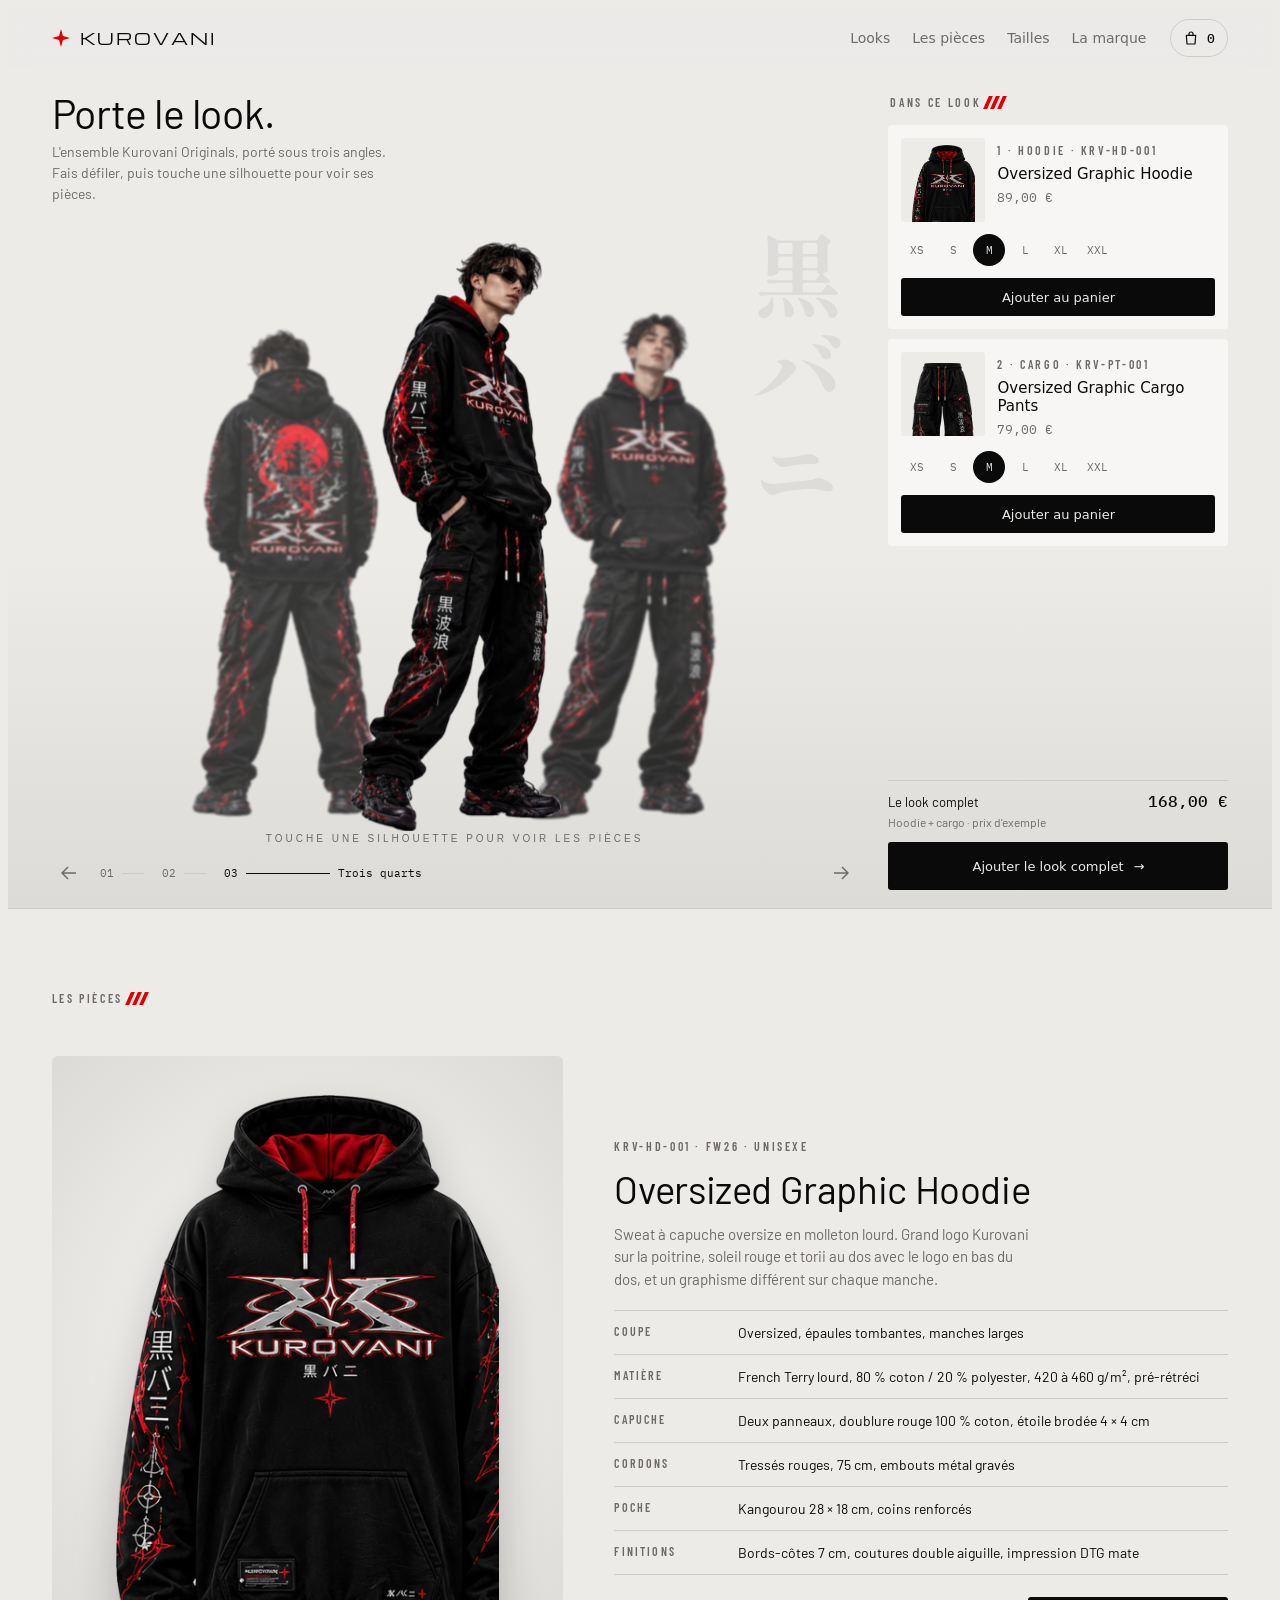
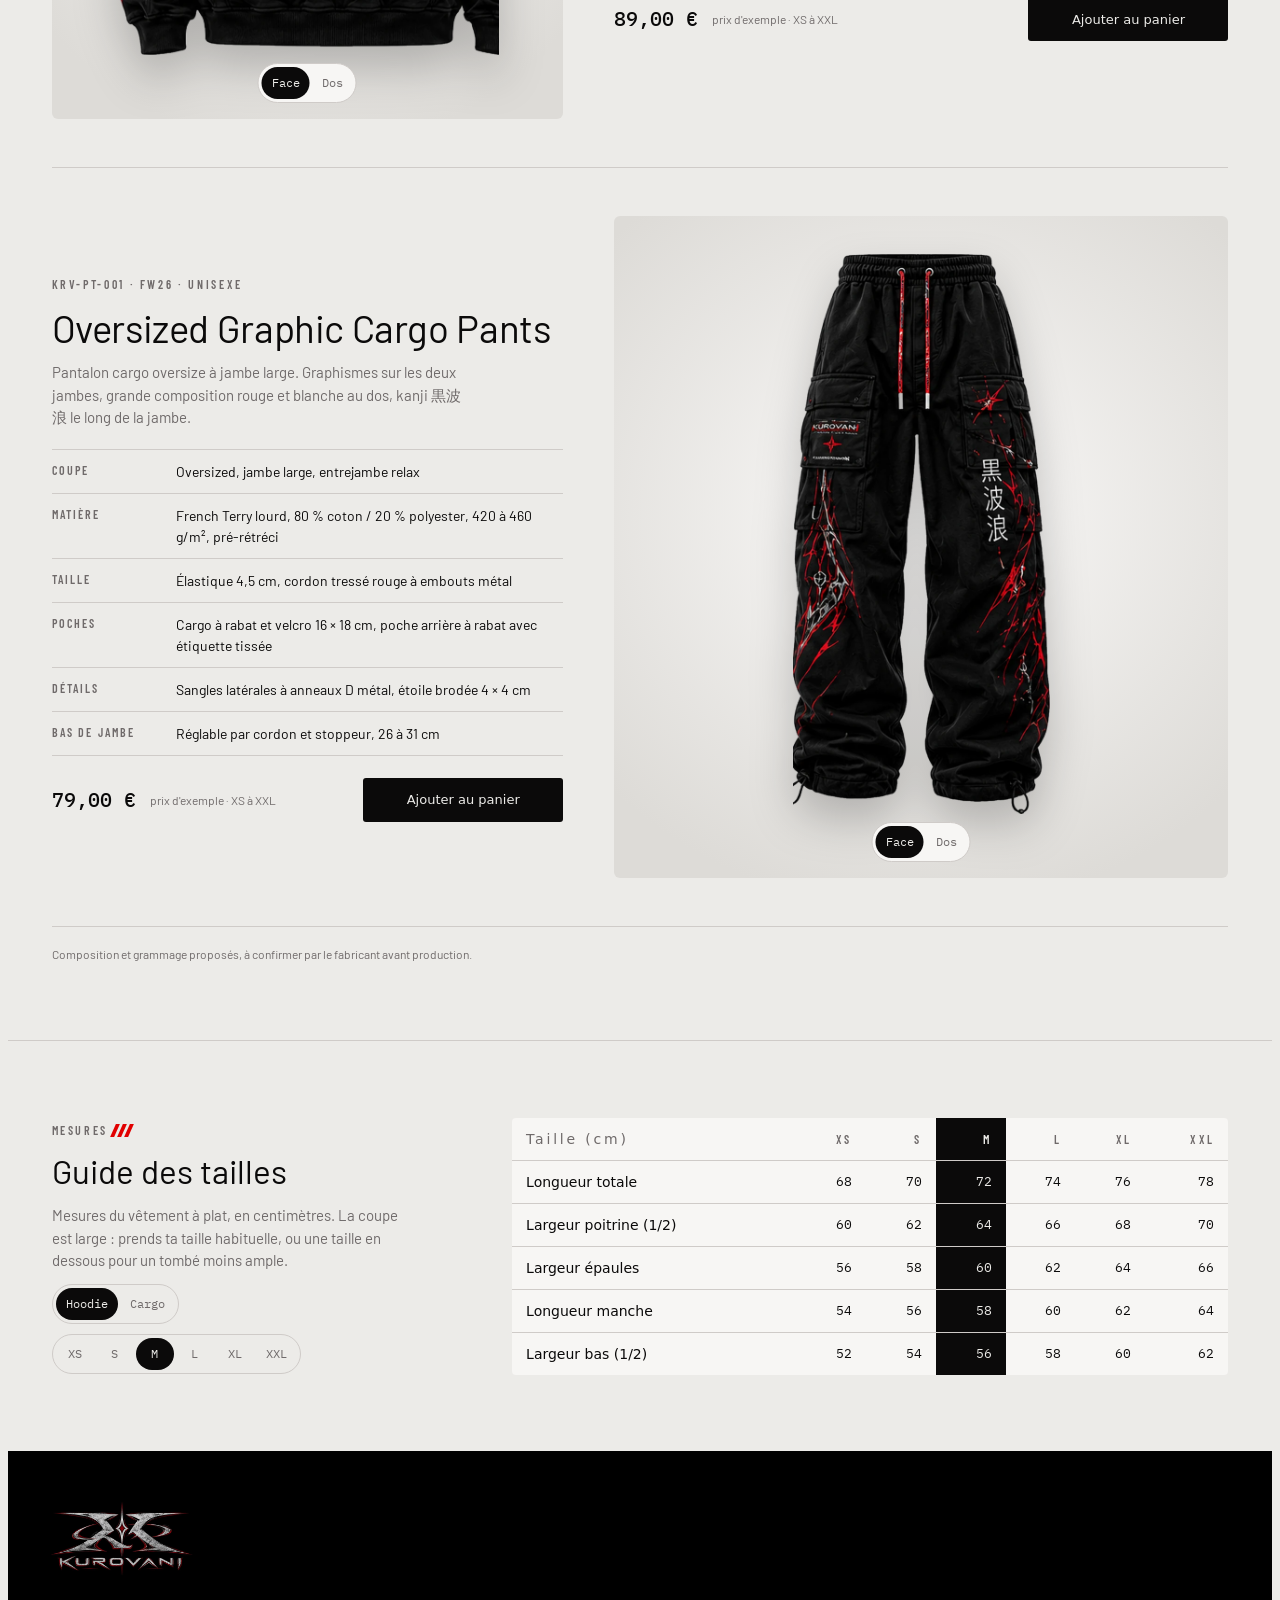
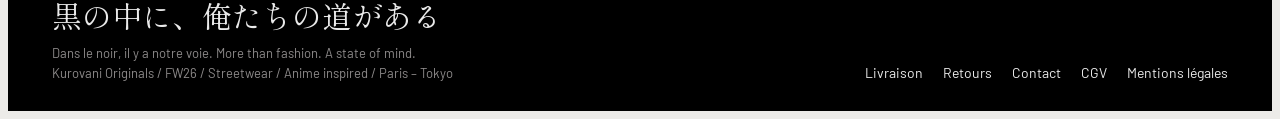
==== commit 67e0047d: "Vraies photos, fiches produit et guides des tailles Les silhouettes dessinées laissent place aux pho" ====
--- a/index.html
+++ b/index.html
@@ -20,7 +20,7 @@
   --fg: #0b0a0a;
   --dim: #6f6a6a;
   --line: #cfcbc8;
-  --red: #d1001c;
+  --red: #e10000;
   --ink: #000000;       /* bandes noires */
   --on-ink: #eaeaea;
   --f-display: "Michroma", "Eurostile", "Arial Black", sans-serif;
@@ -129,6 +129,20 @@
 thead th { font: 600 12px/1 var(--f-label); letter-spacing: .2em; color: var(--dim); }
 tbody tr:last-child td { border-bottom: 0; } td.hl, th.hl { background: var(--fg); color: var(--bg); }
 
+.piece { display: grid; grid-template-columns: minmax(0, 5fr) minmax(0, 6fr); gap: clamp(20px, 4vw, 64px); align-items: center; padding-block: clamp(24px, 4vw, 48px); border-bottom: 1px solid var(--line); }
+.piece:nth-of-type(even) .shot { order: 2; }
+.shot { position: relative; background: radial-gradient(70% 60% at 50% 45%, #fbfaf9, var(--floor)); border-radius: 6px; padding: clamp(16px, 3vw, 40px) clamp(16px, 3vw, 40px) 64px; display: grid; place-items: center; }
+.shot img { width: 100%; height: clamp(300px, 44vw, 560px); object-fit: contain; filter: drop-shadow(0 22px 22px rgba(0,0,0,.22)); transition: transform .6s var(--ease); }
+.shot:hover img { transform: scale(1.03) rotate(-1deg); }
+.shot .seg { position: absolute; left: 50%; bottom: 16px; transform: translateX(-50%); background: var(--panel); }
+.spec h2 { margin: 12px 0 12px; font: 400 clamp(24px, 3vw, 40px)/1.1 var(--f-body); letter-spacing: -.01em; text-wrap: balance; }
+.spec > p { margin: 0 0 20px; color: var(--dim); max-width: 52ch; }
+.spec dl { margin: 0 0 22px; border-top: 1px solid var(--line); }
+.spec dl div { display: grid; grid-template-columns: 110px minmax(0, 1fr); gap: 14px; padding: 11px 0; border-bottom: 1px solid var(--line); font-size: 14px; }
+.spec dt { font: 600 12px/1.6 var(--f-label); letter-spacing: .18em; text-transform: uppercase; color: var(--dim); } .spec dd { margin: 0; }
+.buy { display: flex; align-items: center; gap: 14px; flex-wrap: wrap; } .buy b { font-size: 20px; font-weight: 500; } .buy small { color: var(--dim); font-size: 12px; margin-right: auto; } .buy .btn { width: auto; min-width: 200px; }
+.fine { margin: 18px 0 0; color: var(--dim); font-size: 12px; }
+.flogo { height: 84px; width: auto; margin: 0 0 14px -14px; }
 footer { background: var(--ink); color: var(--on-ink); }
 footer .wrap { display: flex; justify-content: space-between; align-items: end; gap: 24px; flex-wrap: wrap; padding-block: 44px 28px; }
 footer .jp { font-size: clamp(20px, 2.4vw, 30px); } footer small { display: block; margin-top: 6px; color: #8d8a8a; font-size: 13px; }
@@ -156,6 +170,7 @@
   .lineup { overflow: hidden; margin-inline: calc(var(--pad) * -1); }
   .panel { grid-column: 1; grid-row: 4; margin-top: 18px; }
   .close { right: var(--pad); } .guide { grid-template-columns: 1fr; }
+  .piece { grid-template-columns: 1fr; } .piece:nth-of-type(even) .shot { order: 0; } .buy .btn { width: 100%; }
   .tick { gap: 0; } .tick i { width: 0; } .tick[aria-current="true"] { gap: 6px; } .tick[aria-current="true"] i { width: 22px; } .ticks { gap: 12px; overflow: hidden; }
 }
 @media (prefers-reduced-motion: reduce) { *, *::before, *::after { transition-duration: .01s !important; animation: none !important; } }
@@ -163,13 +178,13 @@
 
 <header class="top"><div class="wrap">
   <a class="brand" href="#" aria-label="Kurovani"><svg viewBox="-14 -14 28 28" aria-hidden="true"><path d="M0,-14 L3,-3 L14,0 L3,3 L0,14 L-3,3 L-14,0 L-3,-3 Z"/></svg>KUROVANI</a>
-  <nav aria-label="Navigation"><a href="#looks">Looks</a><a href="#tailles">Tailles</a><a href="#marque">La marque</a></nav>
+  <nav aria-label="Navigation"><a href="#looks">Looks</a><a href="#pieces">Les pièces</a><a href="#tailles">Tailles</a><a href="#marque">La marque</a></nav>
   <button class="bagbtn" id="bagbtn" aria-label="Ouvrir le panier"><svg viewBox="0 0 24 24" fill="none" stroke="currentColor" stroke-width="1.8" stroke-linejoin="round" aria-hidden="true"><path d="M5 8h14l-1 13H6L5 8Z"/><path d="M9 8V6a3 3 0 0 1 6 0v2"/></svg><span id="bagn">0</span></button>
 </div></header>
 
 <section class="stage wrap" id="looks">
   <div class="intro">
-    <div class="home"><h1>Porte le look.</h1><p>Six looks, deux pièces Originals. Fais défiler, puis touche une silhouette pour voir ce qu'elle porte.</p></div>
+    <div class="home"><h1>Porte le look.</h1><p>L'ensemble Kurovani Originals, porté sous trois angles. Fais défiler, puis touche une silhouette pour voir ses pièces.</p></div>
     <div class="look" aria-live="polite"><span class="label" id="lk-n">Look 01</span><b id="lk-name">Originals</b></div>
   </div>
   <div class="lineup" id="lineup" aria-label="Défilé des looks">
@@ -186,34 +201,53 @@
     <span class="label">Dans ce look <span class="sl"><i></i><i></i><i></i></span></span>
     <div class="items" id="items"></div>
     <div class="full">
-      <div class="row"><span>Le look complet<br><small>Hoodie + pantalon · prix d'exemple</small></span><b id="fulltot">168,00 €</b></div>
+      <div class="row"><span>Le look complet<br><small>Hoodie + cargo · prix d'exemple</small></span><b id="fulltot">168,00 €</b></div>
       <button class="btn" id="addfull">Ajouter le look complet <span aria-hidden="true">→</span></button>
     </div>
   </aside>
 </section>
 
+<section class="blk" id="pieces"><div class="wrap">
+  <span class="label">Les pièces <span class="sl"><i></i><i></i><i></i></span></span>
+  <article class="piece" data-id="hoodie">
+    <div class="shot"><img src="img/hoodie-front.webp" data-front="img/hoodie-front.webp" data-back="img/hoodie-back.webp" alt="Oversized Graphic Hoodie, vue avant" width="800" height="1200" loading="lazy">
+      <div class="seg" role="group" aria-label="Vue, Oversized Graphic Hoodie"><button aria-pressed="true" data-v="front">Face</button><button aria-pressed="false" data-v="back">Dos</button></div></div>
+    <div class="spec">
+      <span class="label mono">KRV-HD-001 · FW26 · Unisexe</span>
+      <h2>Oversized Graphic Hoodie</h2>
+      <p>Sweat à capuche oversize en molleton lourd. Grand logo Kurovani sur la poitrine, soleil rouge et torii au dos avec le logo en bas du dos, et un graphisme différent sur chaque manche.</p>
+      <dl><div><dt>Coupe</dt><dd>Oversized, épaules tombantes, manches larges</dd></div><div><dt>Matière</dt><dd>French Terry lourd, 80 % coton / 20 % polyester, 420 à 460 g/m², pré-rétréci</dd></div><div><dt>Capuche</dt><dd>Deux panneaux, doublure rouge 100 % coton, étoile brodée 4 × 4 cm</dd></div><div><dt>Cordons</dt><dd>Tressés rouges, 75 cm, embouts métal gravés</dd></div><div><dt>Poche</dt><dd>Kangourou 28 × 18 cm, coins renforcés</dd></div><div><dt>Finitions</dt><dd>Bords-côtes 7 cm, coutures double aiguille, impression DTG mate</dd></div></dl>
+      <div class="buy"><b class="mono" data-price="hoodie"></b><small>prix d'exemple · XS à XXL</small><button class="btn" data-add="hoodie">Ajouter au panier</button></div>
+    </div>
+  </article>
+  <article class="piece" data-id="pants">
+    <div class="shot"><img src="img/pants-front.webp" data-front="img/pants-front.webp" data-back="img/pants-back.webp" alt="Oversized Graphic Cargo Pants, vue avant" width="800" height="1200" loading="lazy">
+      <div class="seg" role="group" aria-label="Vue, Oversized Graphic Cargo Pants"><button aria-pressed="true" data-v="front">Face</button><button aria-pressed="false" data-v="back">Dos</button></div></div>
+    <div class="spec">
+      <span class="label mono">KRV-PT-001 · FW26 · Unisexe</span>
+      <h2>Oversized Graphic Cargo Pants</h2>
+      <p>Pantalon cargo oversize à jambe large. Graphismes sur les deux jambes, grande composition rouge et blanche au dos, kanji 黒波浪 le long de la jambe.</p>
+      <dl><div><dt>Coupe</dt><dd>Oversized, jambe large, entrejambe relax</dd></div><div><dt>Matière</dt><dd>French Terry lourd, 80 % coton / 20 % polyester, 420 à 460 g/m², pré-rétréci</dd></div><div><dt>Taille</dt><dd>Élastique 4,5 cm, cordon tressé rouge à embouts métal</dd></div><div><dt>Poches</dt><dd>Cargo à rabat et velcro 16 × 18 cm, poche arrière à rabat avec étiquette tissée</dd></div><div><dt>Détails</dt><dd>Sangles latérales à anneaux D métal, étoile brodée 4 × 4 cm</dd></div><div><dt>Bas de jambe</dt><dd>Réglable par cordon et stoppeur, 26 à 31 cm</dd></div></dl>
+      <div class="buy"><b class="mono" data-price="pants"></b><small>prix d'exemple · XS à XXL</small><button class="btn" data-add="pants">Ajouter au panier</button></div>
+    </div>
+  </article>
+  <p class="fine">Composition et grammage proposés, à confirmer par le fabricant avant production.</p>
+</div></section>
+
 <section class="blk" id="tailles"><div class="wrap guide">
   <div>
     <span class="label">Mesures <span class="sl"><i></i><i></i><i></i></span></span>
-    <h2>Guide des tailles, Oversized Pants</h2>
-    <p>Mesures à plat, en centimètres. La coupe est large : prends ta taille habituelle, ou une taille en dessous pour un tombé moins ample.</p>
-    <p>Le guide du hoodie arrivera avec les mesures validées par le fabricant.</p>
+    <h2>Guide des tailles</h2>
+    <p>Mesures du vêtement à plat, en centimètres. La coupe est large : prends ta taille habituelle, ou une taille en dessous pour un tombé moins ample.</p>
+    <div class="seg" id="szwhich" role="group" aria-label="Pièce"><button aria-pressed="true" data-g="hoodie">Hoodie</button><button aria-pressed="false" data-g="pants">Cargo</button></div>
+    <div style="height:10px"></div>
     <div class="seg" id="szpick" role="group" aria-label="Taille à surligner"><button aria-pressed="false">XS</button><button aria-pressed="false">S</button><button aria-pressed="true">M</button><button aria-pressed="false">L</button><button aria-pressed="false">XL</button><button aria-pressed="false">XXL</button></div>
   </div>
-  <div class="tablebox"><table id="sztable">
-    <thead><tr><th>Taille (cm)</th><th>XS</th><th>S</th><th>M</th><th>L</th><th>XL</th><th>XXL</th></tr></thead>
-    <tbody>
-      <tr><td>Longueur totale</td><td>98</td><td>100</td><td>102</td><td>104</td><td>106</td><td>108</td></tr>
-      <tr><td>Taille élastique</td><td>34</td><td>36</td><td>38</td><td>40</td><td>42</td><td>44</td></tr>
-      <tr><td>Hanche</td><td>54</td><td>56</td><td>58</td><td>60</td><td>62</td><td>64</td></tr>
-      <tr><td>Entrejambe</td><td>68</td><td>70</td><td>72</td><td>74</td><td>76</td><td>78</td></tr>
-      <tr><td>Cuisse</td><td>34</td><td>36</td><td>38</td><td>40</td><td>42</td><td>44</td></tr>
-      <tr><td>Bas de jambe</td><td>26</td><td>27</td><td>28</td><td>29</td><td>30</td><td>31</td></tr>
-    </tbody></table></div>
+  <div class="tablebox"><table id="sztable"><thead><tr><th>Taille (cm)</th><th>XS</th><th>S</th><th>M</th><th>L</th><th>XL</th><th>XXL</th></tr></thead><tbody></tbody></table></div>
 </div></section>
 
 <footer id="marque"><div class="wrap">
-  <div><div class="jp">黒の中に、俺たちの道がある</div><small>Dans le noir, il y a notre voie. Kurovani Originals / Streetwear / Paris – Tokyo</small></div>
+  <div><img class="flogo" src="img/logo.webp" alt="Kurovani" width="1280" height="640" loading="lazy"><div class="jp">黒の中に、俺たちの道がある</div><small>Dans le noir, il y a notre voie. More than fashion. A state of mind.<br>Kurovani Originals / FW26 / Streetwear / Anime inspired / Paris – Tokyo</small></div>
   <nav aria-label="Liens"><a href="#">Livraison</a><a href="#">Retours</a><a href="#">Contact</a><a href="#">CGV</a><a href="#">Mentions légales</a></nav>
 </div></footer>
 
@@ -235,16 +269,13 @@
   const eur = n => n.toFixed(2).replace('.', ',') + ' €';
 
   const LOOKS = [
-    { name: 'Originals', view: 'front', alt: 'Silhouette de face, capuche baissée, hoodie et cargo Originals' },
-    { name: 'Soleil rouge', view: 'back', alt: 'Silhouette de dos, le soleil rouge et le torii imprimés sur le hoodie' },
-    { name: 'Capuche', view: 'front', alt: 'Silhouette de face, capuche relevée' },
-    { name: 'Nuit blanche', view: 'front', alt: 'Silhouette de face aux cheveux blancs' },
-    { name: 'Dos fermé', view: 'back', alt: 'Silhouette de dos, capuche relevée, étoile rouge brodée' },
-    { name: 'Torii', view: 'back', alt: 'Silhouette de dos aux cheveux rouges' }
+    { name: 'Face', view: 'front', dots: [[50, 41], [38, 70]], alt: 'Mannequin de face portant le hoodie et le cargo Kurovani Originals' },
+    { name: 'Soleil rouge', view: 'back', dots: [[26, 34], [40, 72]], alt: 'Mannequin de dos : soleil rouge, torii et logo Kurovani imprimés au dos du hoodie' },
+    { name: 'Trois quarts', view: 'front', dots: [[62, 36], [40, 78]], alt: 'Mannequin de trois quarts, mains dans les poches, kanji sur la manche et la jambe' }
   ];
   const PIECES = [
-    { id: 'hoodie', type: 'Hoodie', name: 'Oversized Hoodie', price: 89, img: 'hoodie', dot: { front: [50, 31], back: [50, 33] } },
-    { id: 'pants', type: 'Pantalon', name: 'Oversized Pants', price: 79, img: 'pants', dot: { front: [61, 74], back: [62, 70] } }
+    { id: 'hoodie', type: 'Hoodie · KRV-HD-001', name: 'Oversized Graphic Hoodie', price: 89, img: 'hoodie' },
+    { id: 'pants', type: 'Cargo · KRV-PT-001', name: 'Oversized Graphic Cargo Pants', price: 79, img: 'pants' }
   ];
   const SIZES = ['XS', 'S', 'M', 'L', 'XL', 'XXL'];
   const size = { hoodie: 'M', pants: 'M' };
@@ -252,12 +283,12 @@
 
   // ---- Défilé en profondeur
   const lineup = $('#lineup'), stage = $('#looks'), ticks = $('#ticks');
-  const jitter = [0, .22, .08, .26, .12, .2];
+  const jitter = [0, .1, .16, .26, .12, .2], FADE = N > 4 ? .6 : .4;
   const figs = LOOKS.map((l, i) => {
     const b = document.createElement('button');
     b.className = 'fig'; b.setAttribute('aria-label', `Look ${String(i + 1).padStart(2, '0')}, ${l.name}`);
-    b.innerHTML = `<img src="img/look-${i + 1}.webp" alt="${l.alt}" width="448" height="972" draggable="false">` +
-      PIECES.map((p, k) => `<span class="dot" data-piece="${p.id}" style="left:${p.dot[l.view][0]}%;top:${p.dot[l.view][1]}%" role="button" tabindex="-1" aria-label="${p.name}">${k + 1}</span>`).join('');
+    b.innerHTML = `<img src="img/look-${i + 1}.webp" alt="${l.alt}" width="596" height="1500" draggable="false">` +
+      PIECES.map((p, k) => `<span class="dot" data-piece="${p.id}" style="left:${l.dots[k][0]}%;top:${l.dots[k][1]}%" role="button" tabindex="-1" aria-label="${p.name}">${k + 1}</span>`).join('');
     lineup.appendChild(b);
     const t = document.createElement('button');
     t.className = 'tick'; t.innerHTML = `${String(i + 1).padStart(2, '0')}<i></i><span>${l.name}</span>`;
@@ -282,7 +313,7 @@
       const x = p * S * (1 - .1 * a);
       f.style.transform = `translate(calc(-50% + ${x.toFixed(1)}px), ${(-d * 5).toFixed(2)}%) scale(${sc.toFixed(4)})`;
       f.style.filter = d > .04 ? `blur(${(d * d * 6).toFixed(2)}px)` : 'none';
-      f.style.opacity = a > N / 2 - .6 ? Math.max(0, (N / 2 - a) / .6).toFixed(2) : (1 - .45 * d).toFixed(2);
+      f.style.opacity = a > N / 2 - FADE ? Math.max(0, (N / 2 - a) / FADE).toFixed(2) : (1 - .45 * d).toFixed(2);
       f.style.zIndex = 100 - Math.round(d * 40);
     });
   }
@@ -370,10 +401,25 @@
   $('#veil').addEventListener('click', e => { if (e.target === e.currentTarget) closeBag(); });
   $('#checkout').addEventListener('click', () => say(bag.length ? 'Le paiement se fera dans ta boutique Shopify' : 'Ton panier est vide'));
 
-  // ---- Guide des tailles
-  const hl = i => $$('#sztable tr').forEach(tr => [...tr.children].forEach((c, j) => c.classList.toggle('hl', j === i)));
+  // ---- Guide des tailles (mesures des fiches techniques)
+  const GUIDE = {
+    hoodie: [['Longueur totale', 68, 70, 72, 74, 76, 78], ['Largeur poitrine (1/2)', 60, 62, 64, 66, 68, 70], ['Largeur épaules', 56, 58, 60, 62, 64, 66], ['Longueur manche', 54, 56, 58, 60, 62, 64], ['Largeur bas (1/2)', 52, 54, 56, 58, 60, 62]],
+    pants: [['Longueur totale', 98, 100, 102, 104, 106, 108], ['Taille élastique', 34, 36, 38, 40, 42, 44], ['Hanche', 54, 56, 58, 60, 62, 64], ['Entrejambe', 68, 70, 72, 74, 76, 78], ['Cuisse', 34, 36, 38, 40, 42, 44], ['Bas de jambe', 26, 27, 28, 29, 30, 31]]
+  };
+  let hlCol = 3;
+  const hl = i => { hlCol = i; $$('#sztable tr').forEach(tr => [...tr.children].forEach((c, j) => c.classList.toggle('hl', j === i))); };
+  const fillGuide = g => { $('#sztable tbody').innerHTML = GUIDE[g].map(r => '<tr>' + r.map(c => `<td>${c}</td>`).join('') + '</tr>').join(''); hl(hlCol); };
   $('#szpick').addEventListener('click', e => { const b = e.target.closest('button'); if (!b) return; const bs = $$('#szpick button'); bs.forEach(x => x.setAttribute('aria-pressed', x === b)); hl(bs.indexOf(b) + 1); });
-  hl(3);
+  $('#szwhich').addEventListener('click', e => { const b = e.target.closest('button'); if (!b) return; $$('#szwhich button').forEach(x => x.setAttribute('aria-pressed', x === b)); fillGuide(b.dataset.g); });
+  fillGuide('hoodie');
+
+  // ---- Fiches des pièces : face / dos, ajout
+  $$('.piece').forEach(pc => {
+    const img = pc.querySelector('.shot img'), id = pc.dataset.id, P = PIECES.find(x => x.id === id);
+    pc.querySelector('[data-price]').textContent = eur(P.price);
+    pc.querySelector('.seg').addEventListener('click', e => { const b = e.target.closest('button'); if (!b) return; pc.querySelectorAll('.seg button').forEach(x => x.setAttribute('aria-pressed', x === b)); img.src = img.dataset[b.dataset.v]; img.alt = P.name + (b.dataset.v === 'front' ? ', vue avant' : ', vue arrière'); });
+    pc.querySelector('[data-add]').addEventListener('click', () => add([id]));
+  });
 
   setActive(); renderBag(); frame();
 })();
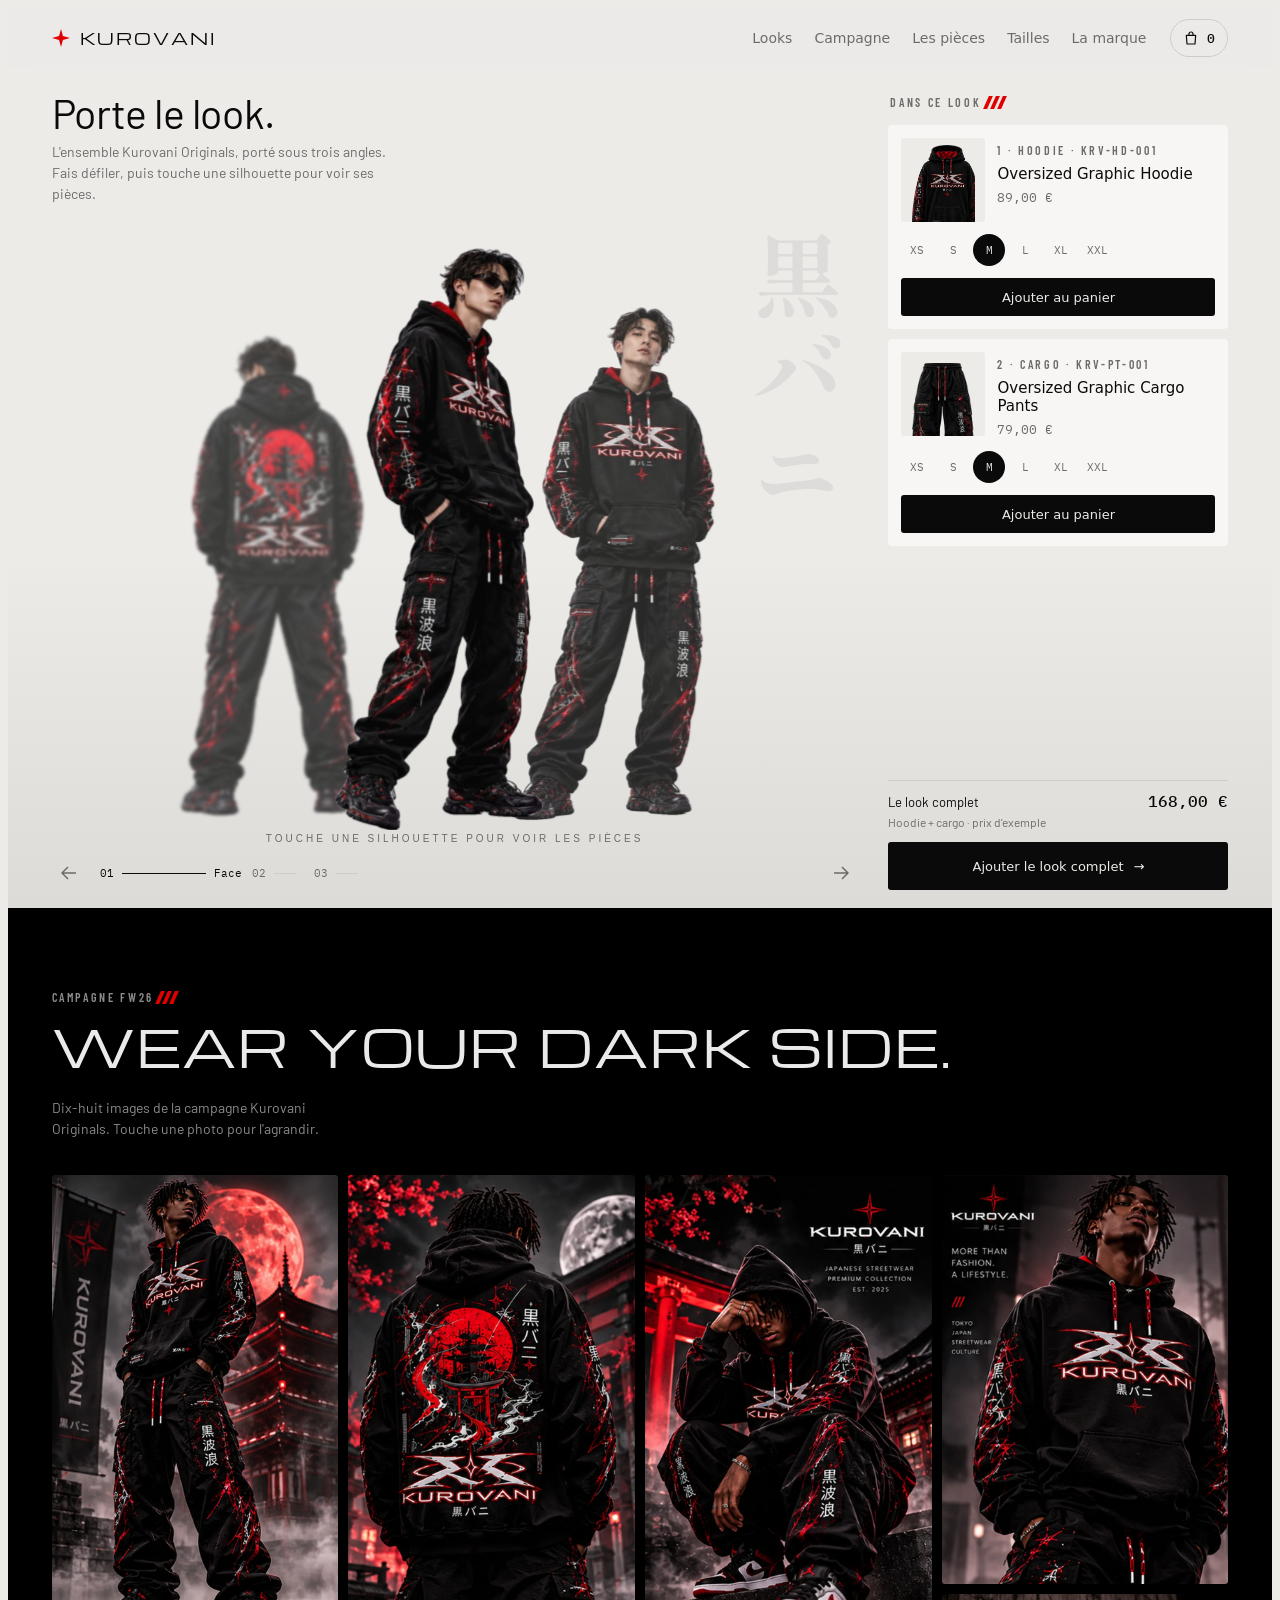
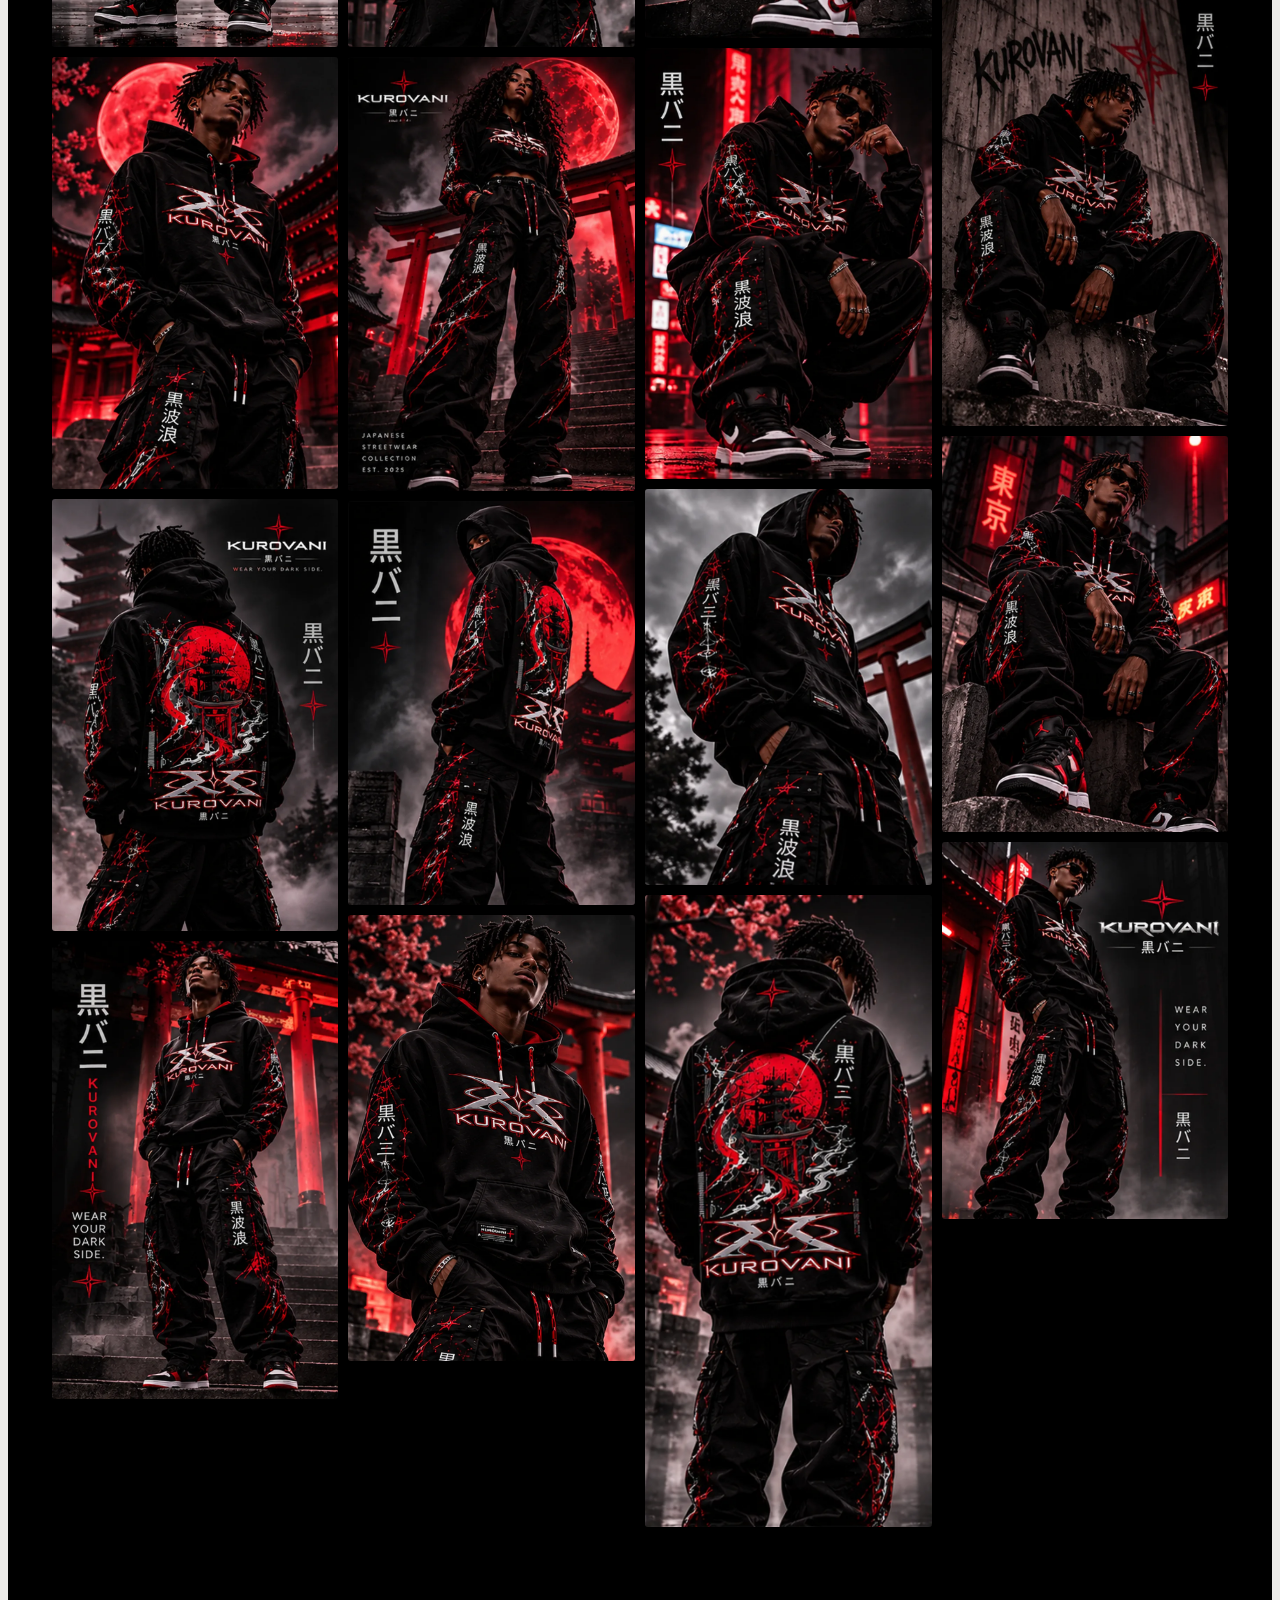
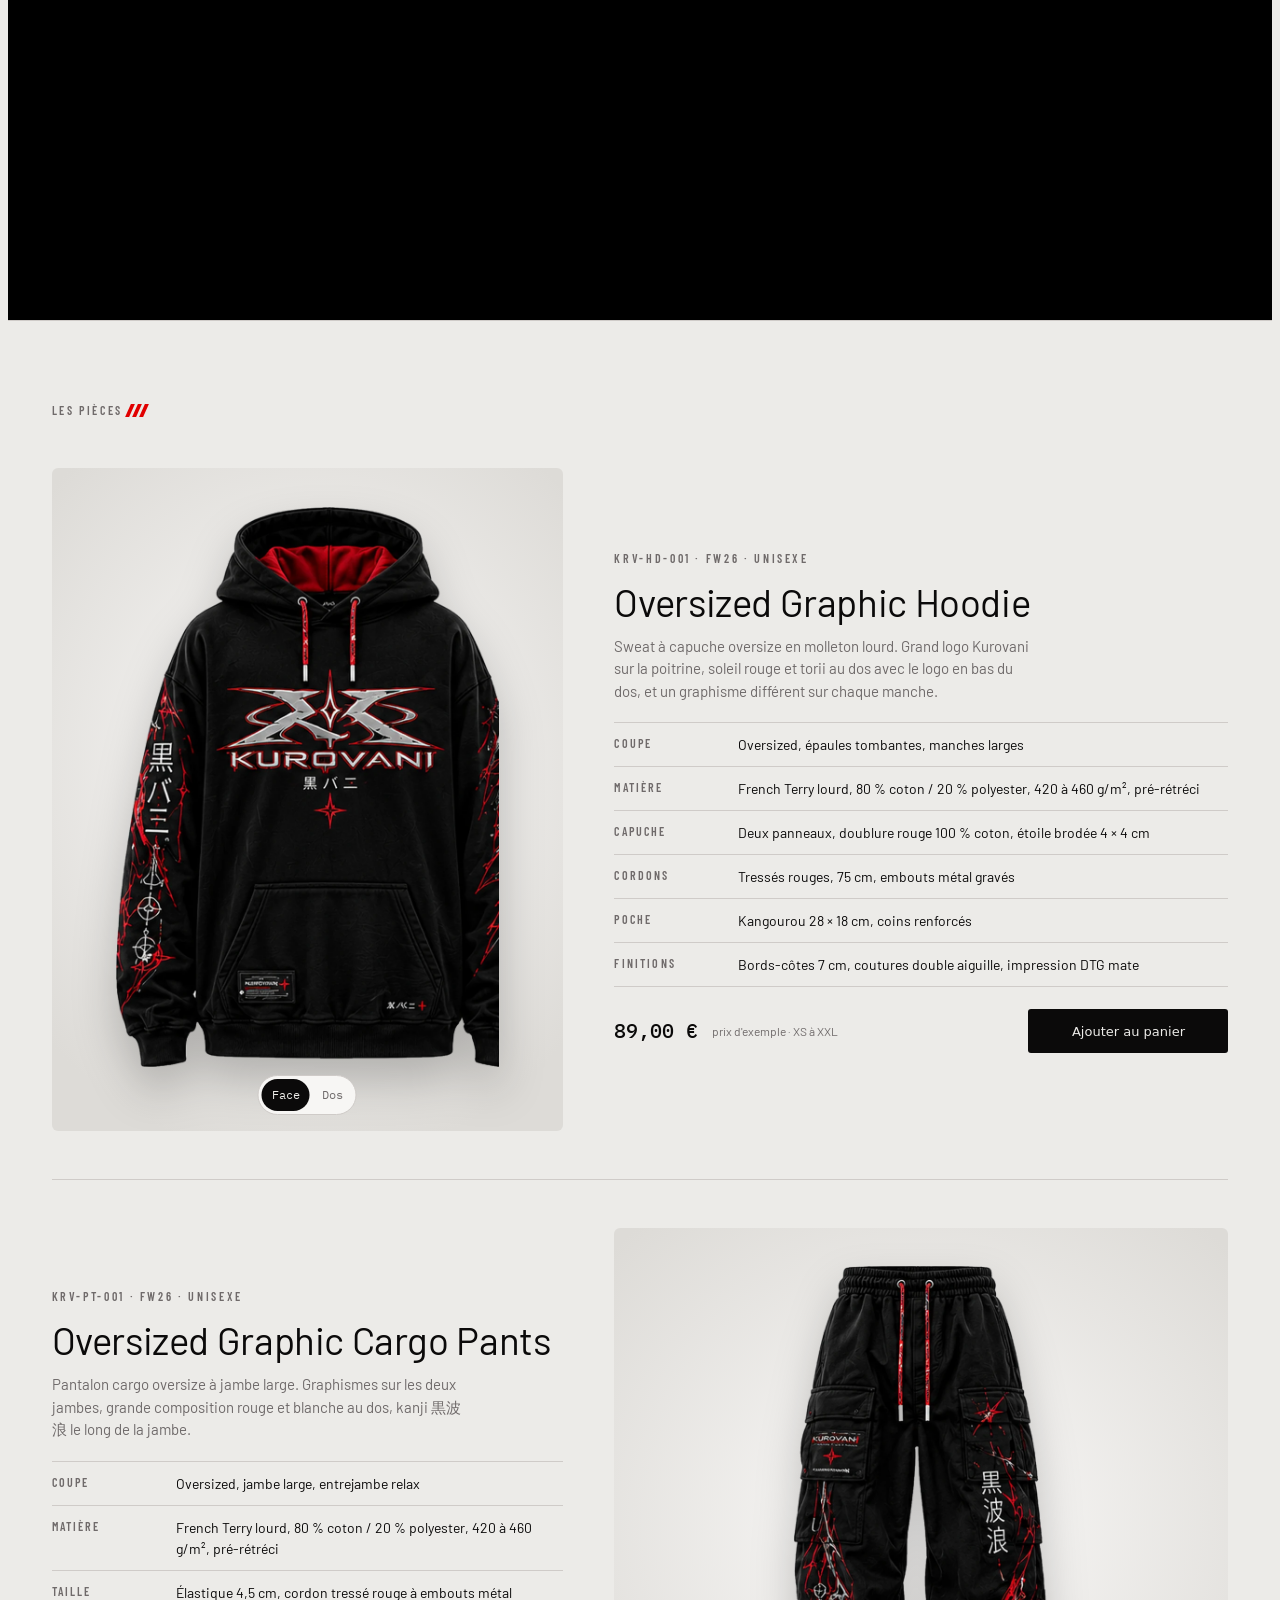
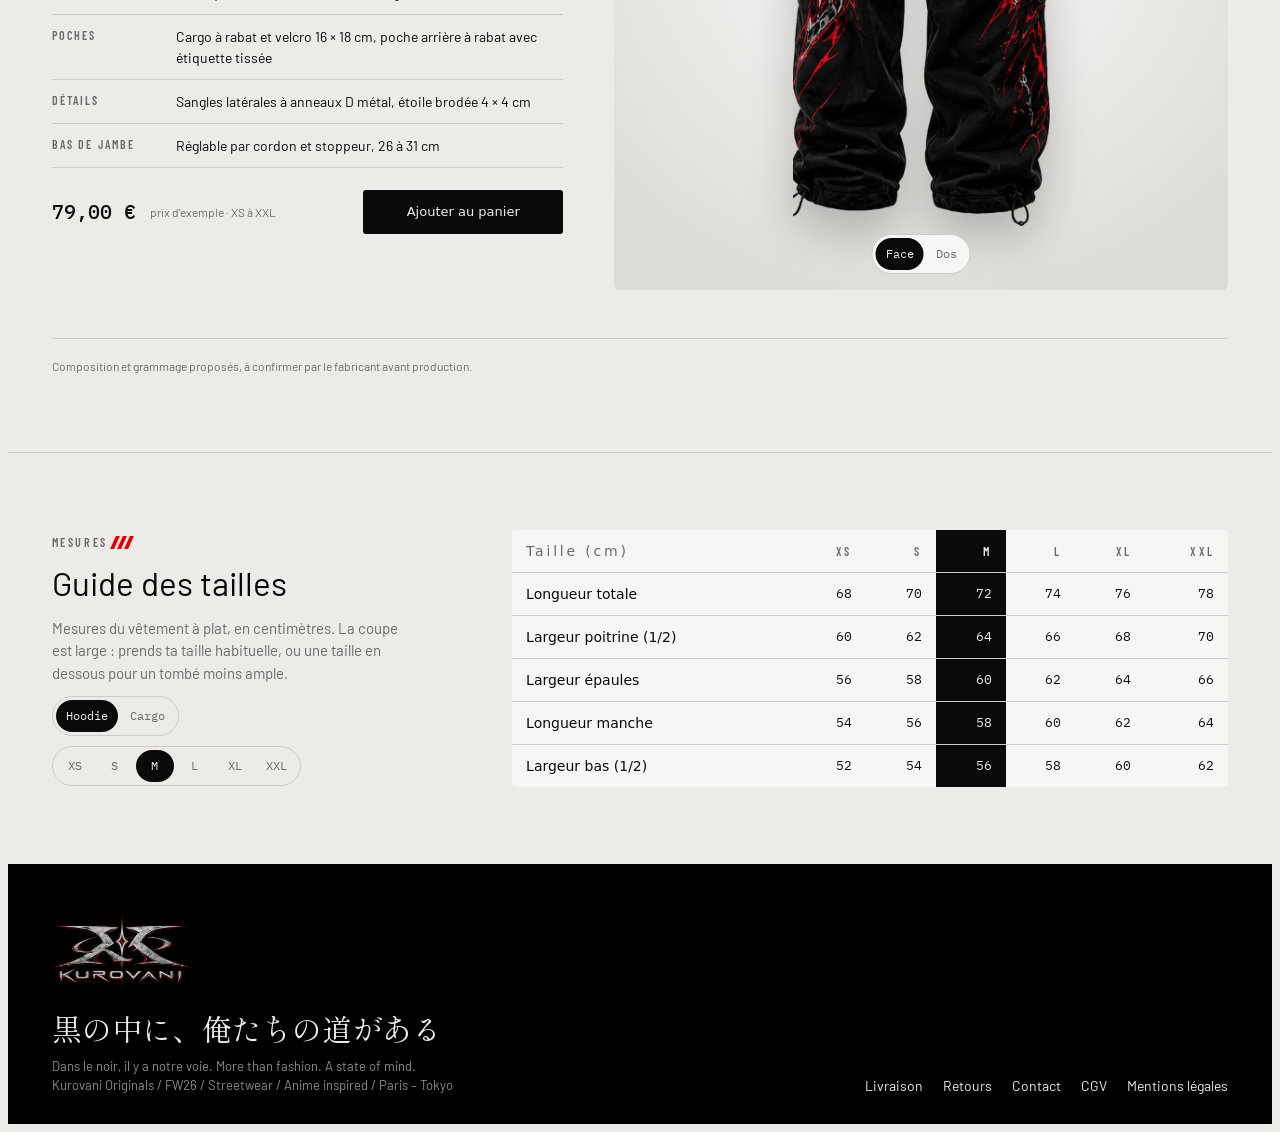
==== commit 9942ed3e: "Galerie de campagne : 18 photos de mannequins découpées des planches Co-Authored-By: Claude Fable 5." ====
--- a/index.html
+++ b/index.html
@@ -143,6 +143,22 @@
 .buy { display: flex; align-items: center; gap: 14px; flex-wrap: wrap; } .buy b { font-size: 20px; font-weight: 500; } .buy small { color: var(--dim); font-size: 12px; margin-right: auto; } .buy .btn { width: auto; min-width: 200px; }
 .fine { margin: 18px 0 0; color: var(--dim); font-size: 12px; }
 .flogo { height: 84px; width: auto; margin: 0 0 14px -14px; }
+/* ---- Campagne : bande noire, mosaïque ---- */
+.camp { background: var(--ink); color: var(--on-ink); padding-block: clamp(44px, 6vw, 88px); }
+.camphead { display: flex; justify-content: space-between; align-items: end; gap: 24px; flex-wrap: wrap; margin-bottom: clamp(20px, 3vw, 36px); }
+.camphead h2 { margin: 12px 0 0; font: 400 clamp(26px, 4vw, 56px)/1.05 var(--f-display); text-transform: uppercase; letter-spacing: .02em; }
+.camphead p { margin: 0; max-width: 34ch; color: #8d8a8a; font-size: 14px; } .camp .label { color: #8d8a8a; }
+.campgrid { columns: 4; column-gap: 10px; }
+.shotc { display: block; width: 100%; margin: 0 0 10px; break-inside: avoid; overflow: hidden; border-radius: 3px; cursor: zoom-in; position: relative; background: #111; opacity: 0; transform: translateY(26px); transition: opacity .7s var(--ease), transform .7s var(--ease); }
+.shotc.in { opacity: 1; transform: none; }
+.shotc img { width: 100%; height: auto; transition: transform .8s var(--ease), filter .4s; }
+.shotc:hover img { transform: scale(1.05); } .campgrid:hover .shotc:not(:hover) img { filter: brightness(.55); }
+.lbx { position: fixed; inset: 0; z-index: 85; display: grid; grid-template-columns: 56px minmax(0, 1fr) 56px; align-items: center; justify-items: center; padding: 16px; background: rgba(0,0,0,.92); color: #eaeaea; opacity: 0; visibility: hidden; transition: opacity .3s, visibility .3s; }
+.lbx.on { opacity: 1; visibility: visible; }
+.lbx img { max-width: 100%; max-height: calc(100vh - 80px); width: auto; height: auto; border-radius: 3px; transform: scale(.96); transition: transform .4s var(--ease); } .lbx.on img { transform: none; }
+.lbx-a, .lbx-x { width: 44px; height: 44px; border-radius: 50%; display: grid; place-items: center; border: 1px solid #3a3a3a; } .lbx-a:hover, .lbx-x:hover { border-color: var(--red); color: var(--red); }
+.lbx-x { position: absolute; right: 16px; top: calc(16px + env(safe-area-inset-top, 0px)); z-index: 2; background: #000; }
+.lbx-c { position: absolute; left: 50%; bottom: 14px; transform: translateX(-50%); font-size: 12px; color: #8d8a8a; }
 footer { background: var(--ink); color: var(--on-ink); }
 footer .wrap { display: flex; justify-content: space-between; align-items: end; gap: 24px; flex-wrap: wrap; padding-block: 44px 28px; }
 footer .jp { font-size: clamp(20px, 2.4vw, 30px); } footer small { display: block; margin-top: 6px; color: #8d8a8a; font-size: 13px; }
@@ -170,6 +186,7 @@
   .lineup { overflow: hidden; margin-inline: calc(var(--pad) * -1); }
   .panel { grid-column: 1; grid-row: 4; margin-top: 18px; }
   .close { right: var(--pad); } .guide { grid-template-columns: 1fr; }
+  .campgrid { columns: 2; column-gap: 6px; } .shotc { margin-bottom: 6px; } .lbx { grid-template-columns: minmax(0, 1fr); padding: 8px; } .lbx img { max-height: calc(100vh - 140px); } .lbx-a { position: absolute; bottom: 8px; background: #000; } #lbx-p { left: 16px; } #lbx-n { right: 16px; }
   .piece { grid-template-columns: 1fr; } .piece:nth-of-type(even) .shot { order: 0; } .buy .btn { width: 100%; }
   .tick { gap: 0; } .tick i { width: 0; } .tick[aria-current="true"] { gap: 6px; } .tick[aria-current="true"] i { width: 22px; } .ticks { gap: 12px; overflow: hidden; }
 }
@@ -178,7 +195,7 @@
 
 <header class="top"><div class="wrap">
   <a class="brand" href="#" aria-label="Kurovani"><svg viewBox="-14 -14 28 28" aria-hidden="true"><path d="M0,-14 L3,-3 L14,0 L3,3 L0,14 L-3,3 L-14,0 L-3,-3 Z"/></svg>KUROVANI</a>
-  <nav aria-label="Navigation"><a href="#looks">Looks</a><a href="#pieces">Les pièces</a><a href="#tailles">Tailles</a><a href="#marque">La marque</a></nav>
+  <nav aria-label="Navigation"><a href="#looks">Looks</a><a href="#campagne">Campagne</a><a href="#pieces">Les pièces</a><a href="#tailles">Tailles</a><a href="#marque">La marque</a></nav>
   <button class="bagbtn" id="bagbtn" aria-label="Ouvrir le panier"><svg viewBox="0 0 24 24" fill="none" stroke="currentColor" stroke-width="1.8" stroke-linejoin="round" aria-hidden="true"><path d="M5 8h14l-1 13H6L5 8Z"/><path d="M9 8V6a3 3 0 0 1 6 0v2"/></svg><span id="bagn">0</span></button>
 </div></header>
 
@@ -206,6 +223,11 @@
     </div>
   </aside>
 </section>
+
+<section class="camp" id="campagne"><div class="wrap">
+  <div class="camphead"><div><span class="label">Campagne FW26 <span class="sl"><i></i><i></i><i></i></span></span><h2>Wear your dark side.</h2></div><p>Dix-huit images de la campagne Kurovani Originals. Touche une photo pour l'agrandir.</p></div>
+  <div class="campgrid" id="campgrid"><button class="shotc" data-i="0" aria-label="Agrandir la photo 1"><img src="img/camp-01.webp" alt="Campagne Kurovani Originals, photo 1" width="878" height="1444" loading="lazy"></button><button class="shotc" data-i="1" aria-label="Agrandir la photo 2"><img src="img/camp-02.webp" alt="Campagne Kurovani Originals, photo 2" width="824" height="1242" loading="lazy"></button><button class="shotc" data-i="2" aria-label="Agrandir la photo 3"><img src="img/camp-03.webp" alt="Campagne Kurovani Originals, photo 3" width="824" height="1242" loading="lazy"></button><button class="shotc" data-i="3" aria-label="Agrandir la photo 4"><img src="img/camp-04.webp" alt="Campagne Kurovani Originals, photo 4" width="830" height="1326" loading="lazy"></button><button class="shotc" data-i="4" aria-label="Agrandir la photo 5"><img src="img/camp-05.webp" alt="Campagne Kurovani Originals, photo 5" width="820" height="1242" loading="lazy"></button><button class="shotc" data-i="5" aria-label="Agrandir la photo 6"><img src="img/camp-06.webp" alt="Campagne Kurovani Originals, photo 6" width="806" height="1326" loading="lazy"></button><button class="shotc" data-i="6" aria-label="Agrandir la photo 7"><img src="img/camp-07.webp" alt="Campagne Kurovani Originals, photo 7" width="818" height="1240" loading="lazy"></button><button class="shotc" data-i="7" aria-label="Agrandir la photo 8"><img src="img/camp-08.webp" alt="Campagne Kurovani Originals, photo 8" width="818" height="1150" loading="lazy"></button><button class="shotc" data-i="8" aria-label="Agrandir la photo 9"><img src="img/camp-09.webp" alt="Campagne Kurovani Originals, photo 9" width="928" height="1444" loading="lazy"></button><button class="shotc" data-i="9" aria-label="Agrandir la photo 10"><img src="img/camp-10.webp" alt="Campagne Kurovani Originals, photo 10" width="924" height="1034" loading="lazy"></button><button class="shotc" data-i="10" aria-label="Agrandir la photo 11"><img src="img/camp-11.webp" alt="Campagne Kurovani Originals, photo 11" width="822" height="1326" loading="lazy"></button><button class="shotc" data-i="11" aria-label="Agrandir la photo 12"><img src="img/camp-12.webp" alt="Campagne Kurovani Originals, photo 12" width="824" height="1240" loading="lazy"></button><button class="shotc" data-i="12" aria-label="Agrandir la photo 13"><img src="img/camp-13.webp" alt="Campagne Kurovani Originals, photo 13" width="748" height="1034" loading="lazy"></button><button class="shotc" data-i="13" aria-label="Agrandir la photo 14"><img src="img/camp-14.webp" alt="Campagne Kurovani Originals, photo 14" width="656" height="1444" loading="lazy"></button><button class="shotc" data-i="14" aria-label="Agrandir la photo 15"><img src="img/camp-15.webp" alt="Campagne Kurovani Originals, photo 15" width="806" height="1150" loading="lazy"></button><button class="shotc" data-i="15" aria-label="Agrandir la photo 16"><img src="img/camp-16.webp" alt="Campagne Kurovani Originals, photo 16" width="824" height="1240" loading="lazy"></button><button class="shotc" data-i="16" aria-label="Agrandir la photo 17"><img src="img/camp-17.webp" alt="Campagne Kurovani Originals, photo 17" width="832" height="1150" loading="lazy"></button><button class="shotc" data-i="17" aria-label="Agrandir la photo 18"><img src="img/camp-18.webp" alt="Campagne Kurovani Originals, photo 18" width="786" height="1034" loading="lazy"></button></div>
+</div></section>
 
 <section class="blk" id="pieces"><div class="wrap">
   <span class="label">Les pièces <span class="sl"><i></i><i></i><i></i></span></span>
@@ -260,6 +282,13 @@
     <p>Démonstration : le paiement réel se fera dans ta boutique Shopify.</p>
   </div>
 </div>
+<div class="lbx" id="lbx" role="dialog" aria-modal="true" aria-label="Photo de campagne">
+  <button class="lbx-x" id="lbx-x" aria-label="Fermer"><svg width="16" height="16" viewBox="0 0 14 14" fill="none" stroke="currentColor" stroke-width="1.6" aria-hidden="true"><path d="M1 1l12 12M13 1L1 13"/></svg></button>
+  <button class="lbx-a" id="lbx-p" aria-label="Photo précédente"><svg width="18" height="18" viewBox="0 0 16 16" fill="none" stroke="currentColor" stroke-width="1.5" aria-hidden="true"><path d="M15 8H1m6-6L1 8l6 6"/></svg></button>
+  <img id="lbx-img" alt="">
+  <button class="lbx-a" id="lbx-n" aria-label="Photo suivante"><svg width="18" height="18" viewBox="0 0 16 16" fill="none" stroke="currentColor" stroke-width="1.5" aria-hidden="true"><path d="M1 8h14M9 2l6 6-6 6"/></svg></button>
+  <span class="lbx-c mono" id="lbx-c"></span>
+</div>
 <div class="toast" id="toast" role="status" aria-live="polite"></div>
 
 <script>
@@ -352,6 +381,7 @@
   $('#prev').addEventListener('click', () => step(-1)); $('#next').addEventListener('click', () => step(1));
   lineup.addEventListener('wheel', e => { if (Math.abs(e.deltaX) > Math.abs(e.deltaY) && Math.abs(e.deltaX) > 12 && !focus) { e.preventDefault(); if (!lineup._w) { step(e.deltaX > 0 ? 1 : -1); lineup._w = setTimeout(() => lineup._w = 0, 380); } } }, { passive: false });
   document.addEventListener('keydown', e => {
+    if ($('#lbx').classList.contains('on')) { if (e.key === 'Escape') $('#lbx-x').click(); if (e.key === 'ArrowLeft') $('#lbx-p').click(); if (e.key === 'ArrowRight') $('#lbx-n').click(); return; }
     if (e.key === 'Escape') { if ($('#veil').classList.contains('on')) closeBag(); else setFocus(false); }
     if ($('#veil').classList.contains('on')) return;
     if (e.key === 'ArrowLeft') step(-1); if (e.key === 'ArrowRight') step(1);
@@ -400,6 +430,15 @@
   $('#bagbtn').addEventListener('click', openBag); $('#bagclose').addEventListener('click', closeBag);
   $('#veil').addEventListener('click', e => { if (e.target === e.currentTarget) closeBag(); });
   $('#checkout').addEventListener('click', () => say(bag.length ? 'Le paiement se fera dans ta boutique Shopify' : 'Ton panier est vide'));
+
+  // ---- Campagne : apparition au défilement, agrandissement
+  const shots = $$('.shotc'), lbx = $('#lbx'); let li = 0;
+  if ('IntersectionObserver' in window && !calm) { const io = new IntersectionObserver(es => es.forEach(e => { if (e.isIntersecting) { e.target.style.transitionDelay = (e.target.dataset.i % 4) * 70 + 'ms'; e.target.classList.add('in'); io.unobserve(e.target); } }), { rootMargin: '0px 0px -8% 0px' }); shots.forEach(s => io.observe(s)); } else shots.forEach(s => s.classList.add('in'));
+  const showL = i => { li = (i + shots.length) % shots.length; const im = shots[li].querySelector('img'); $('#lbx-img').src = im.src; $('#lbx-img').alt = im.alt; $('#lbx-c').textContent = String(li + 1).padStart(2, '0') + ' / ' + shots.length; };
+  const closeL = () => { lbx.classList.remove('on'); shots[li].focus(); };
+  shots.forEach((s, i) => s.addEventListener('click', () => { showL(i); lbx.classList.add('on'); $('#lbx-x').focus(); }));
+  $('#lbx-p').addEventListener('click', e => { e.stopPropagation(); showL(li - 1); }); $('#lbx-n').addEventListener('click', e => { e.stopPropagation(); showL(li + 1); });
+  $('#lbx-x').addEventListener('click', closeL); lbx.addEventListener('click', e => { if (e.target === lbx) closeL(); });
 
   // ---- Guide des tailles (mesures des fiches techniques)
   const GUIDE = {
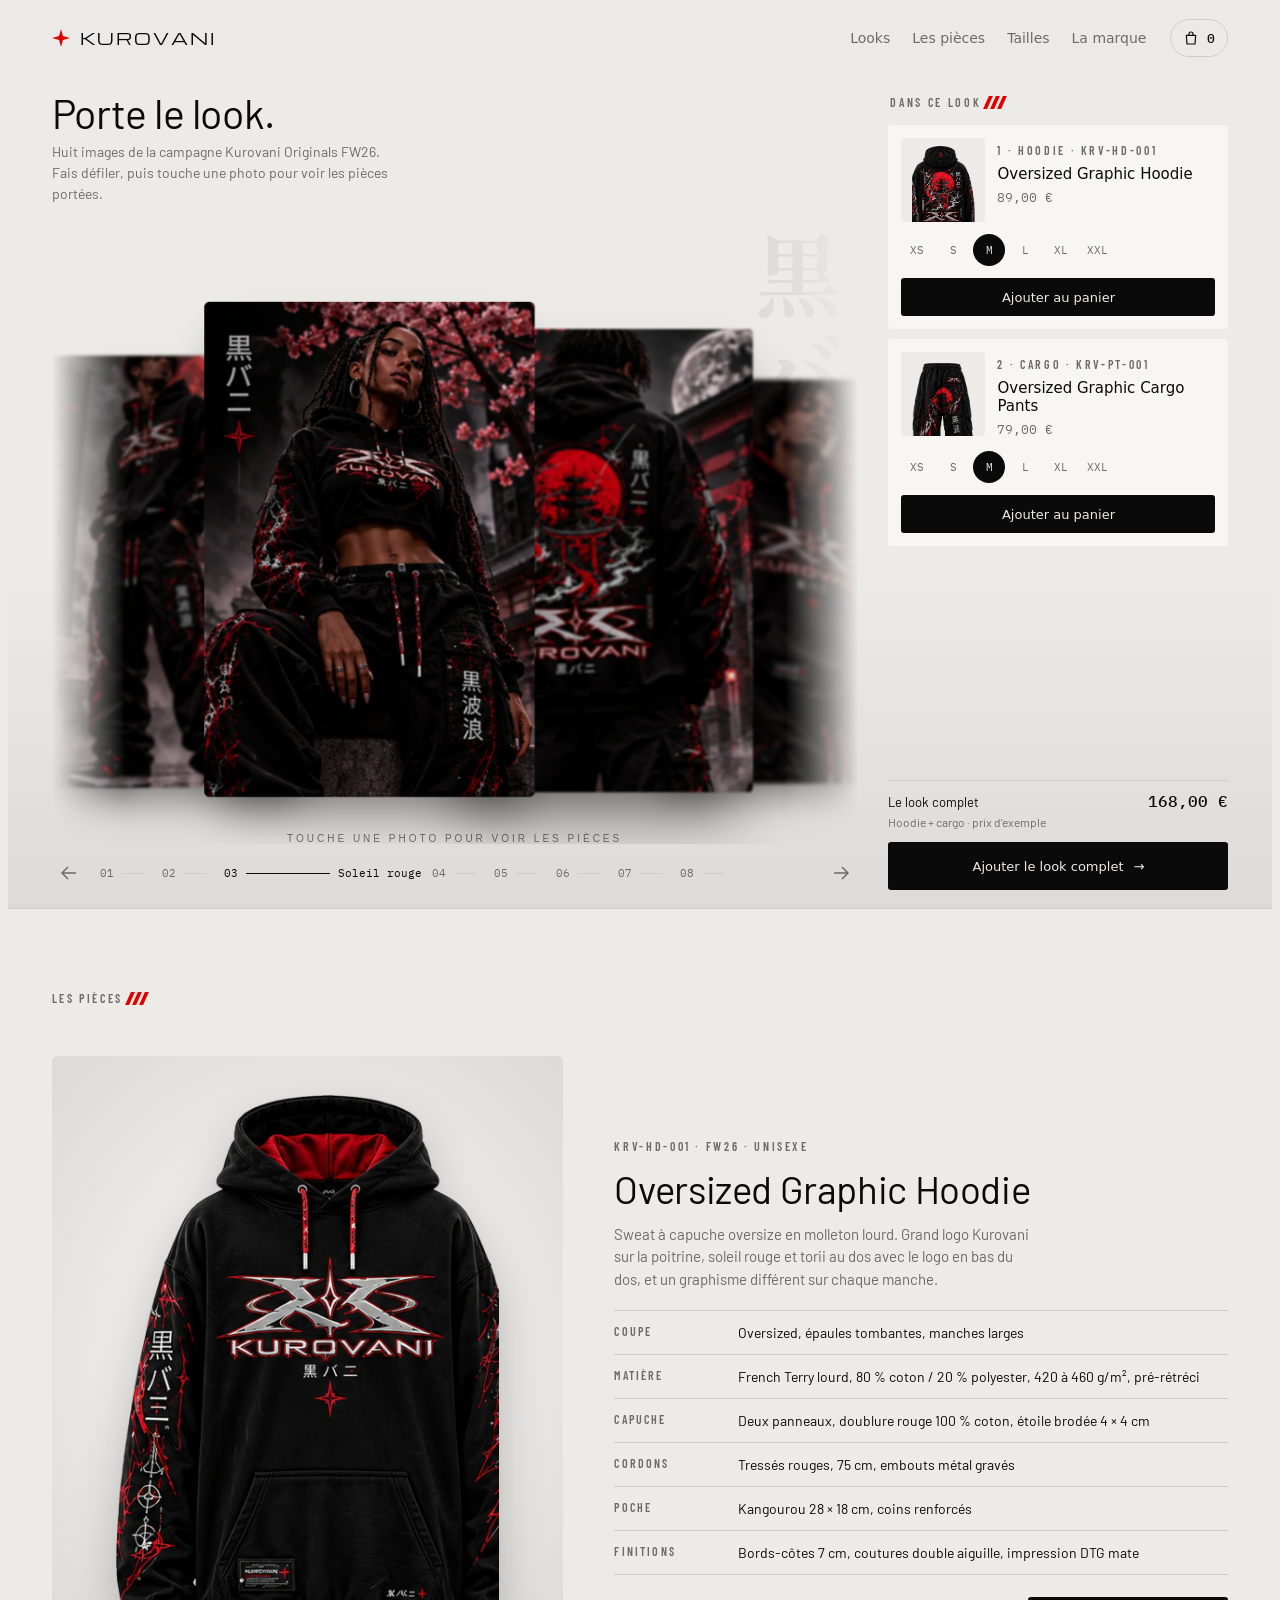
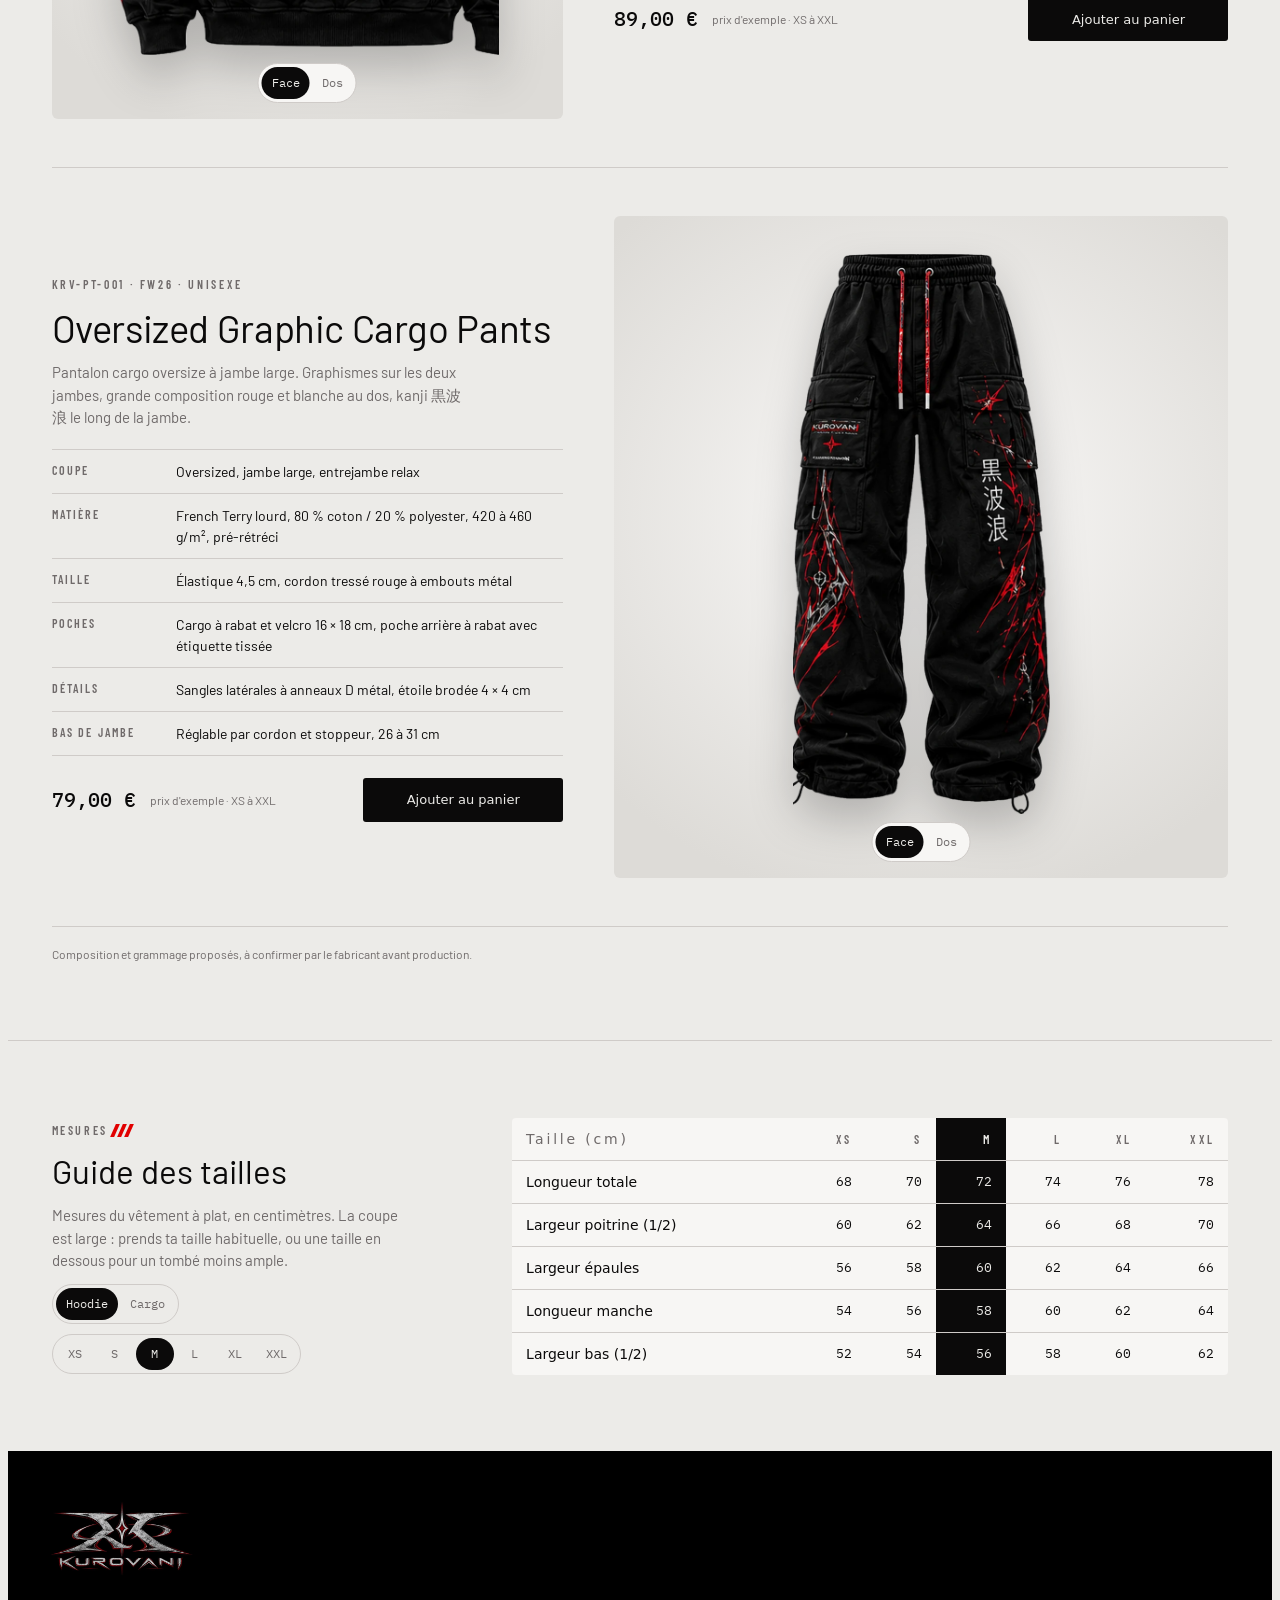
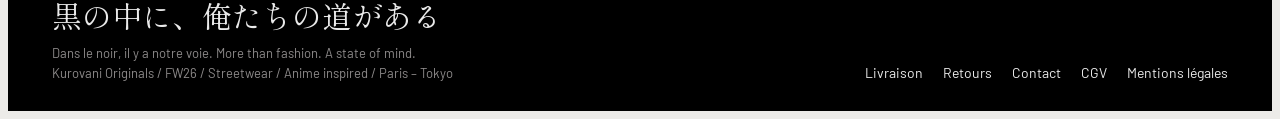
==== commit f7607476: "Défilé : 8 photos de campagne en cartes, galerie séparée retirée Co-Authored-By: Claude Fable 5.2 <n" ====
--- a/index.html
+++ b/index.html
@@ -69,8 +69,9 @@
 
 .lineup { grid-column: 1; grid-row: 2; position: relative; min-height: 0; touch-action: pan-y; cursor: grab; user-select: none; -webkit-user-select: none; }
 .lineup.drag { cursor: grabbing; }
-.fig { position: absolute; left: var(--cx, 50%); bottom: 2%; height: 92%; aspect-ratio: 448 / 972; transform-origin: 50% 100%; will-change: transform, filter, opacity; transition: opacity .5s var(--ease), filter .5s var(--ease); }
-.fig img { width: 100%; height: 100%; object-fit: contain; pointer-events: none; -webkit-user-drag: none; }
+.fig { position: absolute; left: var(--cx, 50%); bottom: 6%; height: 86%; aspect-ratio: 2 / 3; transform-origin: 50% 100%; will-change: transform, filter, opacity; transition: opacity .5s var(--ease), filter .5s var(--ease), box-shadow .5s; border-radius: 6px; overflow: hidden; background: #0b0a0a; box-shadow: 0 30px 50px -18px rgba(0,0,0,.5); }
+.fig img { width: 100%; height: 100%; object-fit: cover; pointer-events: none; -webkit-user-drag: none; }
+.fig.on { box-shadow: 0 40px 70px -20px rgba(0,0,0,.6); }
 .fig.on { cursor: zoom-in; }
 .focus .fig:not(.on) { opacity: 0 !important; filter: blur(16px) !important; pointer-events: none; }
 .focus .fig.on { cursor: default; }
@@ -87,7 +88,7 @@
 .rail { grid-column: 1; grid-row: 3; position: relative; z-index: 5; display: flex; align-items: center; gap: 14px; padding-top: 12px; }
 .arrow { width: 34px; height: 34px; border-radius: 50%; display: grid; place-items: center; color: var(--dim); transition: color .2s, background .2s; } .arrow:hover { color: var(--fg); background: var(--panel); }
 .ticks { display: flex; align-items: center; gap: 10px; flex: 1; min-width: 0; }
-.lineup { isolation: isolate; }
+.lineup { isolation: isolate; -webkit-mask-image: linear-gradient(90deg, transparent, #000 9%, #000 91%, transparent); mask-image: linear-gradient(90deg, transparent, #000 9%, #000 91%, transparent); }
 .tick { display: flex; align-items: center; gap: 8px; padding: 10px 0; color: var(--dim); font: 400 11px/1 var(--f-mono); white-space: nowrap; }
 .tick i { display: block; height: 1px; width: 22px; background: var(--line); transition: width .5s var(--ease), background .3s; }
 .tick span { max-width: 0; overflow: hidden; opacity: 0; transition: max-width .5s var(--ease), opacity .3s; }
@@ -143,22 +144,6 @@
 .buy { display: flex; align-items: center; gap: 14px; flex-wrap: wrap; } .buy b { font-size: 20px; font-weight: 500; } .buy small { color: var(--dim); font-size: 12px; margin-right: auto; } .buy .btn { width: auto; min-width: 200px; }
 .fine { margin: 18px 0 0; color: var(--dim); font-size: 12px; }
 .flogo { height: 84px; width: auto; margin: 0 0 14px -14px; }
-/* ---- Campagne : bande noire, mosaïque ---- */
-.camp { background: var(--ink); color: var(--on-ink); padding-block: clamp(44px, 6vw, 88px); }
-.camphead { display: flex; justify-content: space-between; align-items: end; gap: 24px; flex-wrap: wrap; margin-bottom: clamp(20px, 3vw, 36px); }
-.camphead h2 { margin: 12px 0 0; font: 400 clamp(26px, 4vw, 56px)/1.05 var(--f-display); text-transform: uppercase; letter-spacing: .02em; }
-.camphead p { margin: 0; max-width: 34ch; color: #8d8a8a; font-size: 14px; } .camp .label { color: #8d8a8a; }
-.campgrid { columns: 4; column-gap: 10px; }
-.shotc { display: block; width: 100%; margin: 0 0 10px; break-inside: avoid; overflow: hidden; border-radius: 3px; cursor: zoom-in; position: relative; background: #111; opacity: 0; transform: translateY(26px); transition: opacity .7s var(--ease), transform .7s var(--ease); }
-.shotc.in { opacity: 1; transform: none; }
-.shotc img { width: 100%; height: auto; transition: transform .8s var(--ease), filter .4s; }
-.shotc:hover img { transform: scale(1.05); } .campgrid:hover .shotc:not(:hover) img { filter: brightness(.55); }
-.lbx { position: fixed; inset: 0; z-index: 85; display: grid; grid-template-columns: 56px minmax(0, 1fr) 56px; align-items: center; justify-items: center; padding: 16px; background: rgba(0,0,0,.92); color: #eaeaea; opacity: 0; visibility: hidden; transition: opacity .3s, visibility .3s; }
-.lbx.on { opacity: 1; visibility: visible; }
-.lbx img { max-width: 100%; max-height: calc(100vh - 80px); width: auto; height: auto; border-radius: 3px; transform: scale(.96); transition: transform .4s var(--ease); } .lbx.on img { transform: none; }
-.lbx-a, .lbx-x { width: 44px; height: 44px; border-radius: 50%; display: grid; place-items: center; border: 1px solid #3a3a3a; } .lbx-a:hover, .lbx-x:hover { border-color: var(--red); color: var(--red); }
-.lbx-x { position: absolute; right: 16px; top: calc(16px + env(safe-area-inset-top, 0px)); z-index: 2; background: #000; }
-.lbx-c { position: absolute; left: 50%; bottom: 14px; transform: translateX(-50%); font-size: 12px; color: #8d8a8a; }
 footer { background: var(--ink); color: var(--on-ink); }
 footer .wrap { display: flex; justify-content: space-between; align-items: end; gap: 24px; flex-wrap: wrap; padding-block: 44px 28px; }
 footer .jp { font-size: clamp(20px, 2.4vw, 30px); } footer small { display: block; margin-top: 6px; color: #8d8a8a; font-size: 13px; }
@@ -186,28 +171,27 @@
   .lineup { overflow: hidden; margin-inline: calc(var(--pad) * -1); }
   .panel { grid-column: 1; grid-row: 4; margin-top: 18px; }
   .close { right: var(--pad); } .guide { grid-template-columns: 1fr; }
-  .campgrid { columns: 2; column-gap: 6px; } .shotc { margin-bottom: 6px; } .lbx { grid-template-columns: minmax(0, 1fr); padding: 8px; } .lbx img { max-height: calc(100vh - 140px); } .lbx-a { position: absolute; bottom: 8px; background: #000; } #lbx-p { left: 16px; } #lbx-n { right: 16px; }
   .piece { grid-template-columns: 1fr; } .piece:nth-of-type(even) .shot { order: 0; } .buy .btn { width: 100%; }
-  .tick { gap: 0; } .tick i { width: 0; } .tick[aria-current="true"] { gap: 6px; } .tick[aria-current="true"] i { width: 22px; } .ticks { gap: 12px; overflow: hidden; }
+  .tick { gap: 0; } .tick i { width: 0; } .tick[aria-current="true"] { gap: 6px; } .tick[aria-current="true"] i { width: 22px; } .ticks { gap: 7px; overflow: hidden; }
 }
 @media (prefers-reduced-motion: reduce) { *, *::before, *::after { transition-duration: .01s !important; animation: none !important; } }
 </style>
 
 <header class="top"><div class="wrap">
   <a class="brand" href="#" aria-label="Kurovani"><svg viewBox="-14 -14 28 28" aria-hidden="true"><path d="M0,-14 L3,-3 L14,0 L3,3 L0,14 L-3,3 L-14,0 L-3,-3 Z"/></svg>KUROVANI</a>
-  <nav aria-label="Navigation"><a href="#looks">Looks</a><a href="#campagne">Campagne</a><a href="#pieces">Les pièces</a><a href="#tailles">Tailles</a><a href="#marque">La marque</a></nav>
+  <nav aria-label="Navigation"><a href="#looks">Looks</a><a href="#pieces">Les pièces</a><a href="#tailles">Tailles</a><a href="#marque">La marque</a></nav>
   <button class="bagbtn" id="bagbtn" aria-label="Ouvrir le panier"><svg viewBox="0 0 24 24" fill="none" stroke="currentColor" stroke-width="1.8" stroke-linejoin="round" aria-hidden="true"><path d="M5 8h14l-1 13H6L5 8Z"/><path d="M9 8V6a3 3 0 0 1 6 0v2"/></svg><span id="bagn">0</span></button>
 </div></header>
 
 <section class="stage wrap" id="looks">
   <div class="intro">
-    <div class="home"><h1>Porte le look.</h1><p>L'ensemble Kurovani Originals, porté sous trois angles. Fais défiler, puis touche une silhouette pour voir ses pièces.</p></div>
+    <div class="home"><h1>Porte le look.</h1><p>Huit images de la campagne Kurovani Originals FW26. Fais défiler, puis touche une photo pour voir les pièces portées.</p></div>
     <div class="look" aria-live="polite"><span class="label" id="lk-n">Look 01</span><b id="lk-name">Originals</b></div>
   </div>
   <div class="lineup" id="lineup" aria-label="Défilé des looks">
     <div class="kanji jp" aria-hidden="true">黒バニ</div>
     <button class="close" id="close" aria-label="Revenir au défilé"><svg width="14" height="14" viewBox="0 0 14 14" fill="none" stroke="currentColor" stroke-width="1.6" aria-hidden="true"><path d="M1 1l12 12M13 1L1 13"/></svg></button>
-    <div class="hint" id="hint">Touche une silhouette pour voir les pièces</div>
+    <div class="hint" id="hint">Touche une photo pour voir les pièces</div>
   </div>
   <div class="rail">
     <button class="arrow" id="prev" aria-label="Look précédent"><svg width="16" height="16" viewBox="0 0 16 16" fill="none" stroke="currentColor" stroke-width="1.5" aria-hidden="true"><path d="M15 8H1m6-6L1 8l6 6"/></svg></button>
@@ -223,11 +207,6 @@
     </div>
   </aside>
 </section>
-
-<section class="camp" id="campagne"><div class="wrap">
-  <div class="camphead"><div><span class="label">Campagne FW26 <span class="sl"><i></i><i></i><i></i></span></span><h2>Wear your dark side.</h2></div><p>Dix-huit images de la campagne Kurovani Originals. Touche une photo pour l'agrandir.</p></div>
-  <div class="campgrid" id="campgrid"><button class="shotc" data-i="0" aria-label="Agrandir la photo 1"><img src="img/camp-01.webp" alt="Campagne Kurovani Originals, photo 1" width="878" height="1444" loading="lazy"></button><button class="shotc" data-i="1" aria-label="Agrandir la photo 2"><img src="img/camp-02.webp" alt="Campagne Kurovani Originals, photo 2" width="824" height="1242" loading="lazy"></button><button class="shotc" data-i="2" aria-label="Agrandir la photo 3"><img src="img/camp-03.webp" alt="Campagne Kurovani Originals, photo 3" width="824" height="1242" loading="lazy"></button><button class="shotc" data-i="3" aria-label="Agrandir la photo 4"><img src="img/camp-04.webp" alt="Campagne Kurovani Originals, photo 4" width="830" height="1326" loading="lazy"></button><button class="shotc" data-i="4" aria-label="Agrandir la photo 5"><img src="img/camp-05.webp" alt="Campagne Kurovani Originals, photo 5" width="820" height="1242" loading="lazy"></button><button class="shotc" data-i="5" aria-label="Agrandir la photo 6"><img src="img/camp-06.webp" alt="Campagne Kurovani Originals, photo 6" width="806" height="1326" loading="lazy"></button><button class="shotc" data-i="6" aria-label="Agrandir la photo 7"><img src="img/camp-07.webp" alt="Campagne Kurovani Originals, photo 7" width="818" height="1240" loading="lazy"></button><button class="shotc" data-i="7" aria-label="Agrandir la photo 8"><img src="img/camp-08.webp" alt="Campagne Kurovani Originals, photo 8" width="818" height="1150" loading="lazy"></button><button class="shotc" data-i="8" aria-label="Agrandir la photo 9"><img src="img/camp-09.webp" alt="Campagne Kurovani Originals, photo 9" width="928" height="1444" loading="lazy"></button><button class="shotc" data-i="9" aria-label="Agrandir la photo 10"><img src="img/camp-10.webp" alt="Campagne Kurovani Originals, photo 10" width="924" height="1034" loading="lazy"></button><button class="shotc" data-i="10" aria-label="Agrandir la photo 11"><img src="img/camp-11.webp" alt="Campagne Kurovani Originals, photo 11" width="822" height="1326" loading="lazy"></button><button class="shotc" data-i="11" aria-label="Agrandir la photo 12"><img src="img/camp-12.webp" alt="Campagne Kurovani Originals, photo 12" width="824" height="1240" loading="lazy"></button><button class="shotc" data-i="12" aria-label="Agrandir la photo 13"><img src="img/camp-13.webp" alt="Campagne Kurovani Originals, photo 13" width="748" height="1034" loading="lazy"></button><button class="shotc" data-i="13" aria-label="Agrandir la photo 14"><img src="img/camp-14.webp" alt="Campagne Kurovani Originals, photo 14" width="656" height="1444" loading="lazy"></button><button class="shotc" data-i="14" aria-label="Agrandir la photo 15"><img src="img/camp-15.webp" alt="Campagne Kurovani Originals, photo 15" width="806" height="1150" loading="lazy"></button><button class="shotc" data-i="15" aria-label="Agrandir la photo 16"><img src="img/camp-16.webp" alt="Campagne Kurovani Originals, photo 16" width="824" height="1240" loading="lazy"></button><button class="shotc" data-i="16" aria-label="Agrandir la photo 17"><img src="img/camp-17.webp" alt="Campagne Kurovani Originals, photo 17" width="832" height="1150" loading="lazy"></button><button class="shotc" data-i="17" aria-label="Agrandir la photo 18"><img src="img/camp-18.webp" alt="Campagne Kurovani Originals, photo 18" width="786" height="1034" loading="lazy"></button></div>
-</div></section>
 
 <section class="blk" id="pieces"><div class="wrap">
   <span class="label">Les pièces <span class="sl"><i></i><i></i><i></i></span></span>
@@ -282,13 +261,6 @@
     <p>Démonstration : le paiement réel se fera dans ta boutique Shopify.</p>
   </div>
 </div>
-<div class="lbx" id="lbx" role="dialog" aria-modal="true" aria-label="Photo de campagne">
-  <button class="lbx-x" id="lbx-x" aria-label="Fermer"><svg width="16" height="16" viewBox="0 0 14 14" fill="none" stroke="currentColor" stroke-width="1.6" aria-hidden="true"><path d="M1 1l12 12M13 1L1 13"/></svg></button>
-  <button class="lbx-a" id="lbx-p" aria-label="Photo précédente"><svg width="18" height="18" viewBox="0 0 16 16" fill="none" stroke="currentColor" stroke-width="1.5" aria-hidden="true"><path d="M15 8H1m6-6L1 8l6 6"/></svg></button>
-  <img id="lbx-img" alt="">
-  <button class="lbx-a" id="lbx-n" aria-label="Photo suivante"><svg width="18" height="18" viewBox="0 0 16 16" fill="none" stroke="currentColor" stroke-width="1.5" aria-hidden="true"><path d="M1 8h14M9 2l6 6-6 6"/></svg></button>
-  <span class="lbx-c mono" id="lbx-c"></span>
-</div>
 <div class="toast" id="toast" role="status" aria-live="polite"></div>
 
 <script>
@@ -298,9 +270,14 @@
   const eur = n => n.toFixed(2).replace('.', ',') + ' €';
 
   const LOOKS = [
-    { name: 'Face', view: 'front', dots: [[50, 41], [38, 70]], alt: 'Mannequin de face portant le hoodie et le cargo Kurovani Originals' },
-    { name: 'Soleil rouge', view: 'back', dots: [[26, 34], [40, 72]], alt: 'Mannequin de dos : soleil rouge, torii et logo Kurovani imprimés au dos du hoodie' },
-    { name: 'Trois quarts', view: 'front', dots: [[62, 36], [40, 78]], alt: 'Mannequin de trois quarts, mains dans les poches, kanji sur la manche et la jambe' }
+    { name: 'Pagode', view: 'front', alt: 'Mannequin debout devant une pagode sous la lune rouge' },
+    { name: 'Sakura', view: 'front', alt: 'Mannequin assise sous les cerisiers en fleurs' },
+    { name: 'Soleil rouge', view: 'back', alt: 'Mannequin de dos, soleil rouge et torii imprimés sur le hoodie' },
+    { name: 'Originals', view: 'front', alt: 'Plan rapproché du hoodie devant un torii rouge' },
+    { name: 'Torii', view: 'front', alt: 'Mannequin debout devant un torii et la lune rouge' },
+    { name: 'Capuche', view: 'front', alt: 'Mannequin accroupi, capuche relevée' },
+    { name: 'Lune rouge', view: 'front', alt: 'Mannequin de profil, masqué, devant la lune rouge' },
+    { name: 'Nuit rouge', view: 'front', alt: 'Mannequin de face devant un temple éclairé en rouge' }
   ];
   const PIECES = [
     { id: 'hoodie', type: 'Hoodie · KRV-HD-001', name: 'Oversized Graphic Hoodie', price: 89, img: 'hoodie' },
@@ -312,12 +289,11 @@
 
   // ---- Défilé en profondeur
   const lineup = $('#lineup'), stage = $('#looks'), ticks = $('#ticks');
-  const jitter = [0, .1, .16, .26, .12, .2], FADE = N > 4 ? .6 : .4;
+  const jitter = [.06, .14, .2, .1, .24, .12, .18, .08], FADE = N > 4 ? .6 : .4;
   const figs = LOOKS.map((l, i) => {
     const b = document.createElement('button');
     b.className = 'fig'; b.setAttribute('aria-label', `Look ${String(i + 1).padStart(2, '0')}, ${l.name}`);
-    b.innerHTML = `<img src="img/look-${i + 1}.webp" alt="${l.alt}" width="596" height="1500" draggable="false">` +
-      PIECES.map((p, k) => `<span class="dot" data-piece="${p.id}" style="left:${l.dots[k][0]}%;top:${l.dots[k][1]}%" role="button" tabindex="-1" aria-label="${p.name}">${k + 1}</span>`).join('');
+    b.innerHTML = `<img src="img/ring-${i + 1}.webp" alt="${l.alt}" width="820" height="1240" draggable="false">`;
     lineup.appendChild(b);
     const t = document.createElement('button');
     t.className = 'tick'; t.innerHTML = `${String(i + 1).padStart(2, '0')}<i></i><span>${l.name}</span>`;
@@ -334,15 +310,15 @@
 
   function layout() {
     const w = lineup.clientWidth, mobile = matchMedia('(max-width: 900px)').matches;
-    const S = Math.max(130, Math.min(300, w * (mobile ? .46 : .235)));
+    const S = Math.max(150, Math.min(390, w * (mobile ? .6 : .3)));
     figs.forEach((f, i) => {
       const p = wrap(i - cam), a = Math.abs(p), on = i === active;
-      const d = Math.min(1, a / 2.4 + (a > .35 ? jitter[i] : 0));
+      const d = Math.min(1, a / 2.4 + (a > .35 ? jitter[i % jitter.length] : 0));
       const sc = (1 - .34 * d) * (on ? zoom : 1);
       const x = p * S * (1 - .1 * a);
       f.style.transform = `translate(calc(-50% + ${x.toFixed(1)}px), ${(-d * 5).toFixed(2)}%) scale(${sc.toFixed(4)})`;
-      f.style.filter = d > .04 ? `blur(${(d * d * 6).toFixed(2)}px)` : 'none';
-      f.style.opacity = a > N / 2 - FADE ? Math.max(0, (N / 2 - a) / FADE).toFixed(2) : (1 - .45 * d).toFixed(2);
+      f.style.filter = d > .04 ? `blur(${(d * d * 5).toFixed(2)}px) brightness(${(1 - .35 * d).toFixed(2)})` : 'none';
+      f.style.opacity = a > N / 2 - FADE ? Math.max(0, (N / 2 - a) / FADE).toFixed(2) : 1;
       f.style.zIndex = 100 - Math.round(d * 40);
     });
   }
@@ -369,7 +345,7 @@
   // glisser, flèches, clavier, molette horizontale
   let sx = 0, st = 0, down = false;
   lineup.addEventListener('pointerdown', e => { if (e.target.closest('.close, .dot') || focus) return; down = true; moved = 0; sx = e.clientX; st = target; });
-  window.addEventListener('pointermove', e => { if (!down) return; const dx = e.clientX - sx; moved = Math.max(moved, Math.abs(dx)); if (moved > 6) { lineup.classList.add('drag'); auto = false; target = st - dx / (lineup.clientWidth * .235); } });
+  window.addEventListener('pointermove', e => { if (!down) return; const dx = e.clientX - sx; moved = Math.max(moved, Math.abs(dx)); if (moved > 6) { lineup.classList.add('drag'); auto = false; target = st - dx / (lineup.clientWidth * .3); } });
   window.addEventListener('pointerup', () => { if (!down) return; down = false; lineup.classList.remove('drag'); target = Math.round(target); setActive(); });
   figs.forEach((f, i) => f.addEventListener('click', e => {
     if (moved > 6) return;
@@ -381,7 +357,6 @@
   $('#prev').addEventListener('click', () => step(-1)); $('#next').addEventListener('click', () => step(1));
   lineup.addEventListener('wheel', e => { if (Math.abs(e.deltaX) > Math.abs(e.deltaY) && Math.abs(e.deltaX) > 12 && !focus) { e.preventDefault(); if (!lineup._w) { step(e.deltaX > 0 ? 1 : -1); lineup._w = setTimeout(() => lineup._w = 0, 380); } } }, { passive: false });
   document.addEventListener('keydown', e => {
-    if ($('#lbx').classList.contains('on')) { if (e.key === 'Escape') $('#lbx-x').click(); if (e.key === 'ArrowLeft') $('#lbx-p').click(); if (e.key === 'ArrowRight') $('#lbx-n').click(); return; }
     if (e.key === 'Escape') { if ($('#veil').classList.contains('on')) closeBag(); else setFocus(false); }
     if ($('#veil').classList.contains('on')) return;
     if (e.key === 'ArrowLeft') step(-1); if (e.key === 'ArrowRight') step(1);
@@ -430,15 +405,6 @@
   $('#bagbtn').addEventListener('click', openBag); $('#bagclose').addEventListener('click', closeBag);
   $('#veil').addEventListener('click', e => { if (e.target === e.currentTarget) closeBag(); });
   $('#checkout').addEventListener('click', () => say(bag.length ? 'Le paiement se fera dans ta boutique Shopify' : 'Ton panier est vide'));
-
-  // ---- Campagne : apparition au défilement, agrandissement
-  const shots = $$('.shotc'), lbx = $('#lbx'); let li = 0;
-  if ('IntersectionObserver' in window && !calm) { const io = new IntersectionObserver(es => es.forEach(e => { if (e.isIntersecting) { e.target.style.transitionDelay = (e.target.dataset.i % 4) * 70 + 'ms'; e.target.classList.add('in'); io.unobserve(e.target); } }), { rootMargin: '0px 0px -8% 0px' }); shots.forEach(s => io.observe(s)); } else shots.forEach(s => s.classList.add('in'));
-  const showL = i => { li = (i + shots.length) % shots.length; const im = shots[li].querySelector('img'); $('#lbx-img').src = im.src; $('#lbx-img').alt = im.alt; $('#lbx-c').textContent = String(li + 1).padStart(2, '0') + ' / ' + shots.length; };
-  const closeL = () => { lbx.classList.remove('on'); shots[li].focus(); };
-  shots.forEach((s, i) => s.addEventListener('click', () => { showL(i); lbx.classList.add('on'); $('#lbx-x').focus(); }));
-  $('#lbx-p').addEventListener('click', e => { e.stopPropagation(); showL(li - 1); }); $('#lbx-n').addEventListener('click', e => { e.stopPropagation(); showL(li + 1); });
-  $('#lbx-x').addEventListener('click', closeL); lbx.addEventListener('click', e => { if (e.target === lbx) closeL(); });
 
   // ---- Guide des tailles (mesures des fiches techniques)
   const GUIDE = {
